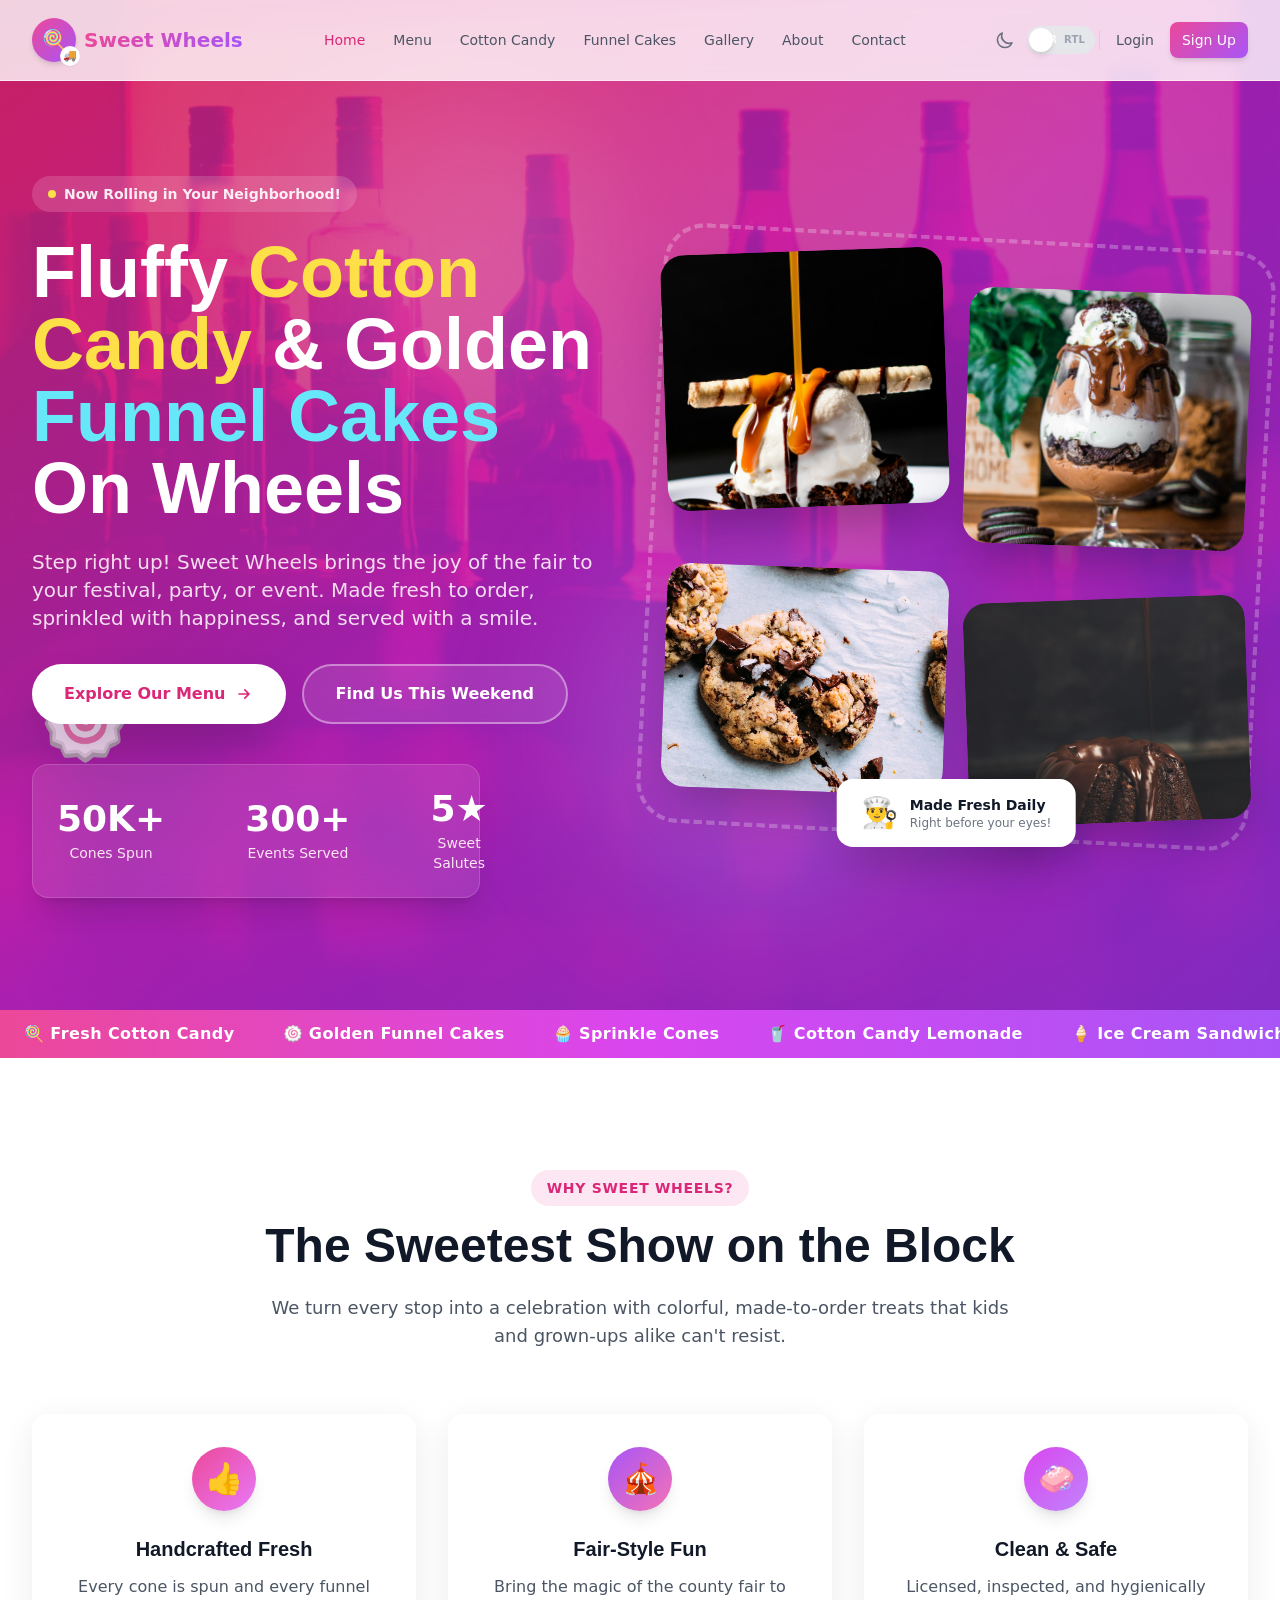
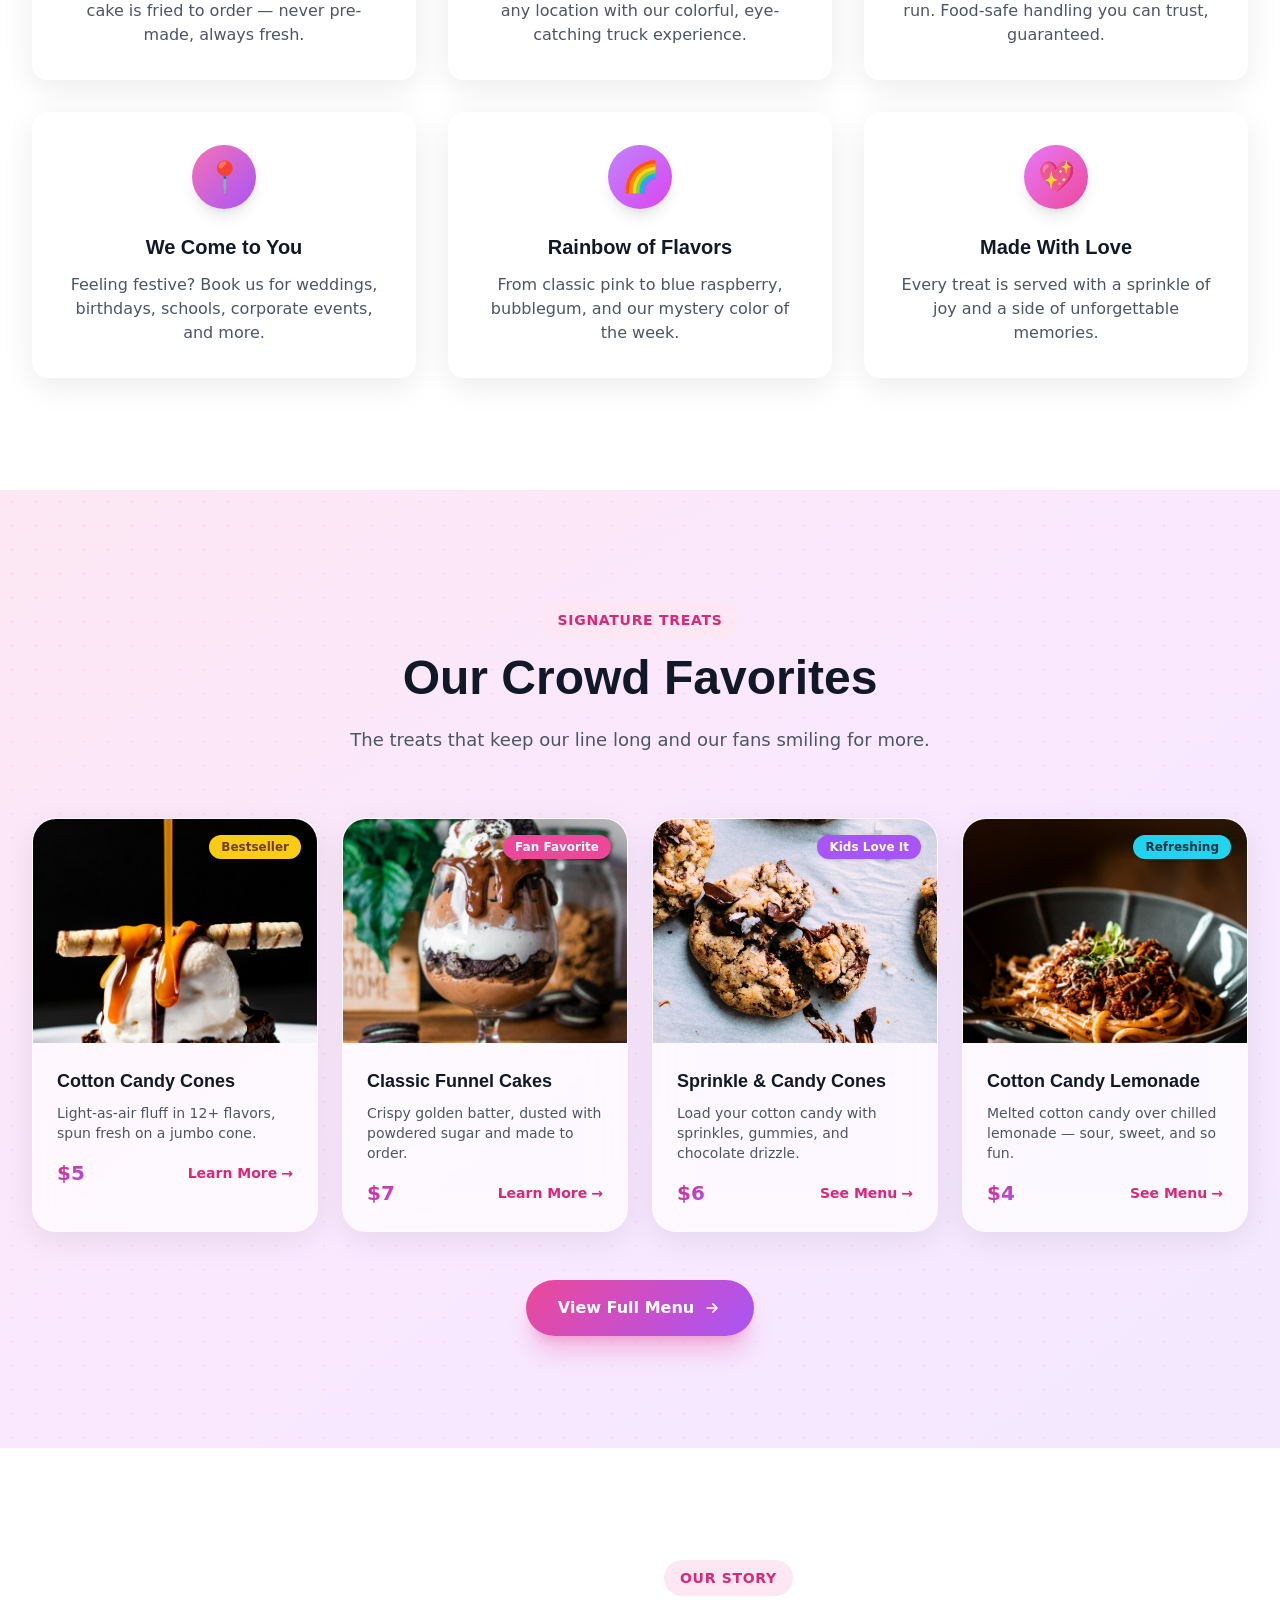
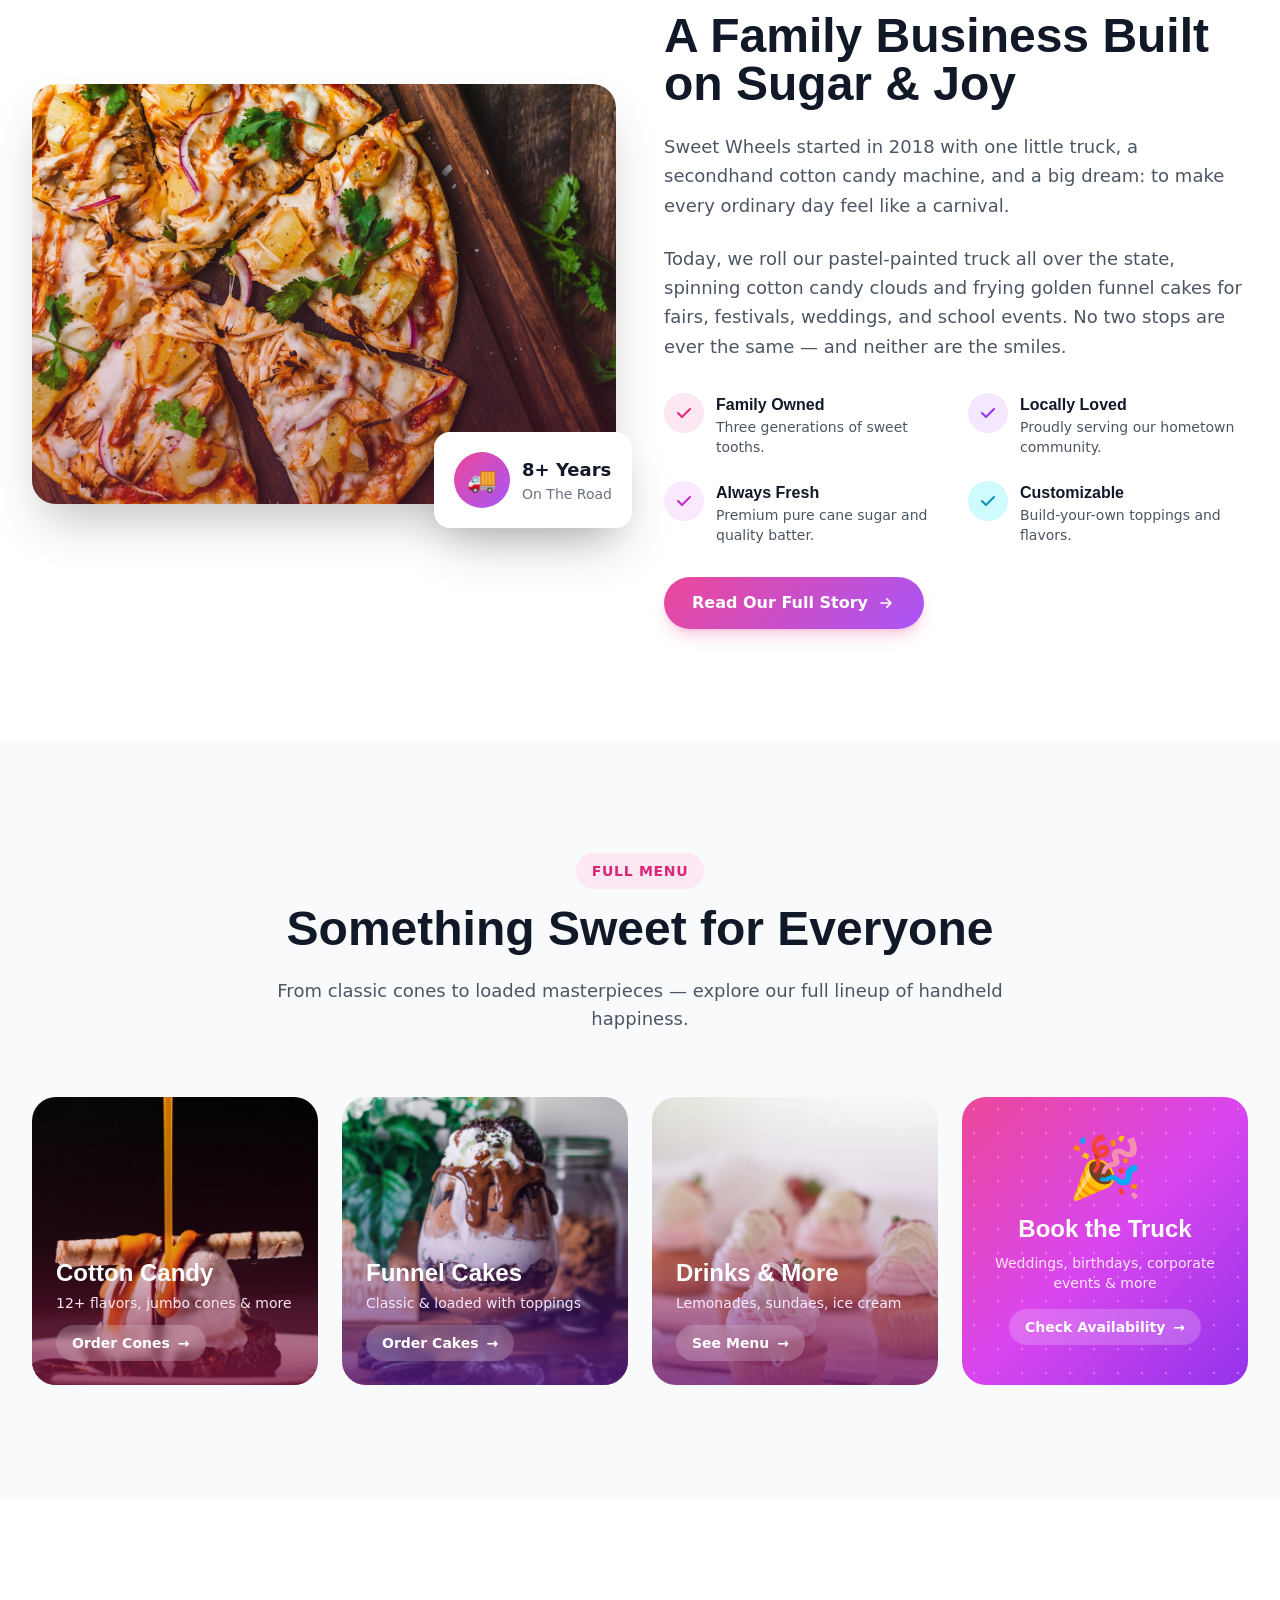
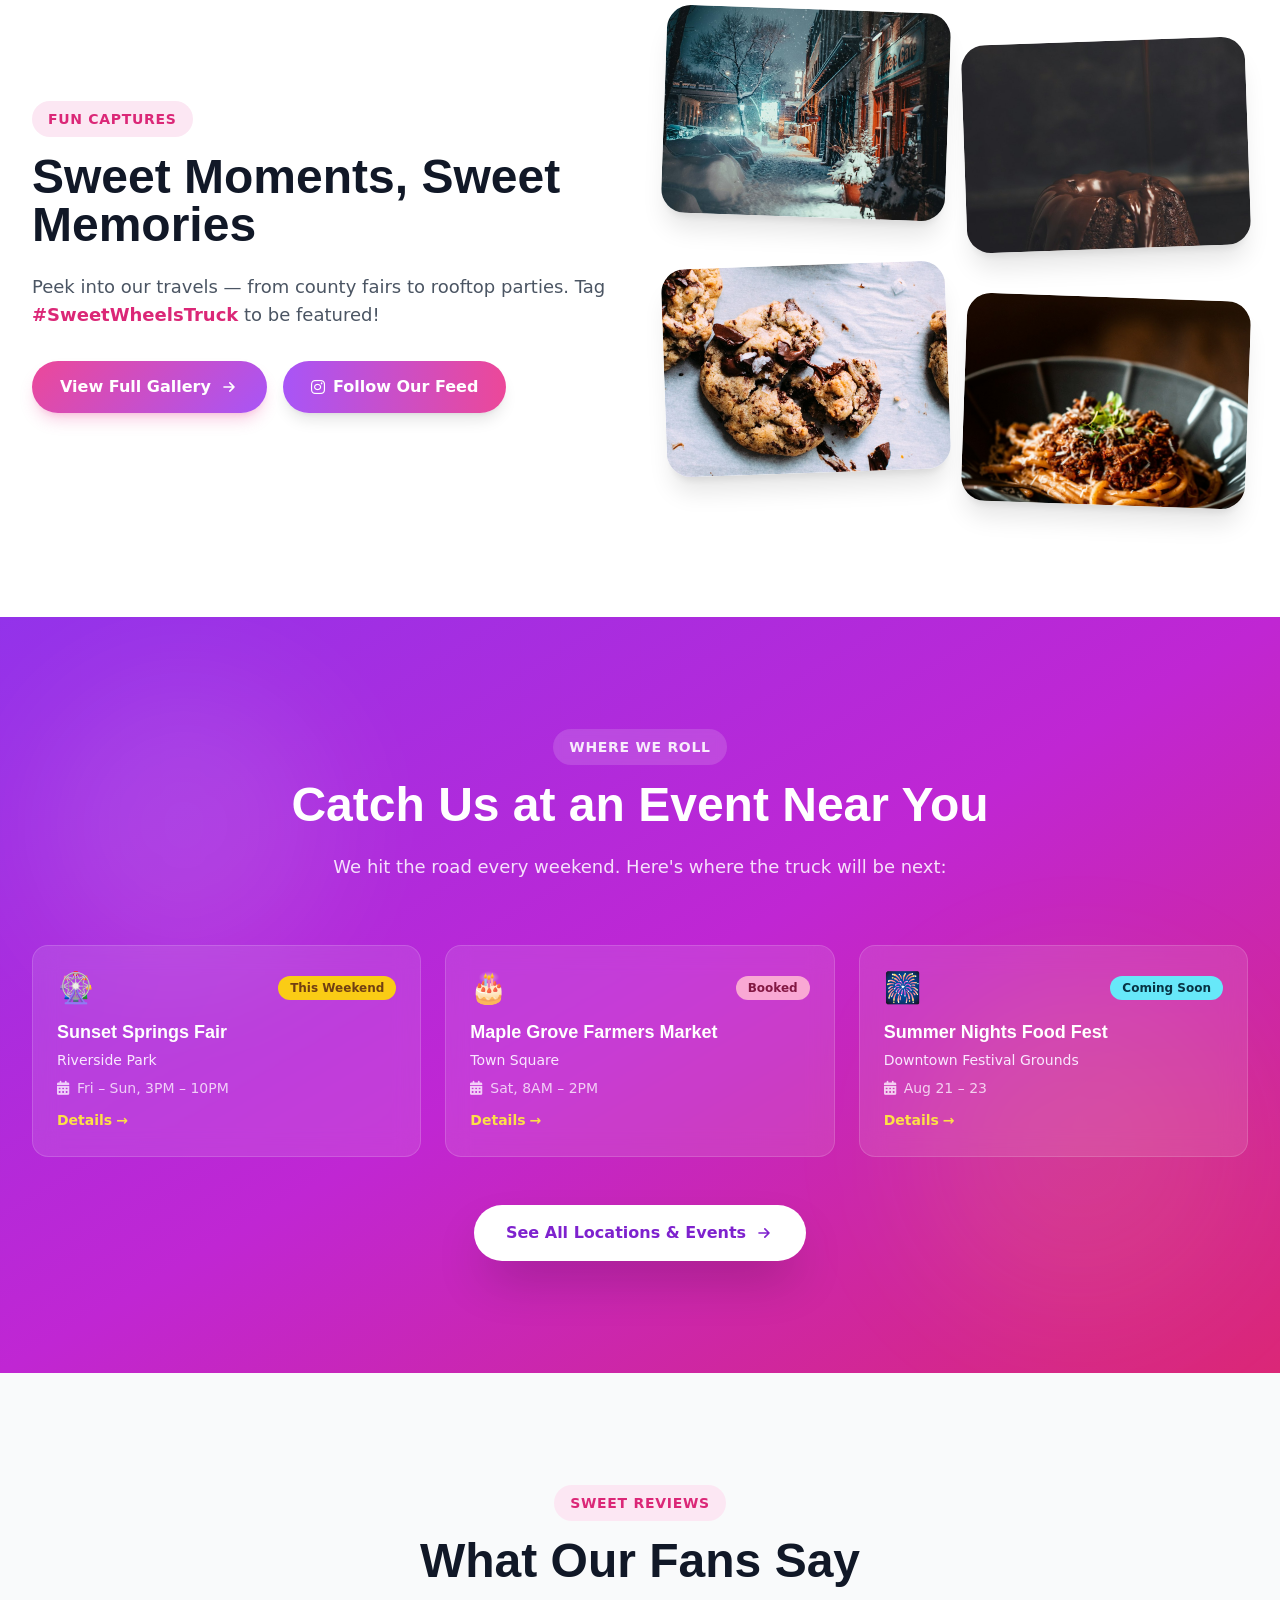
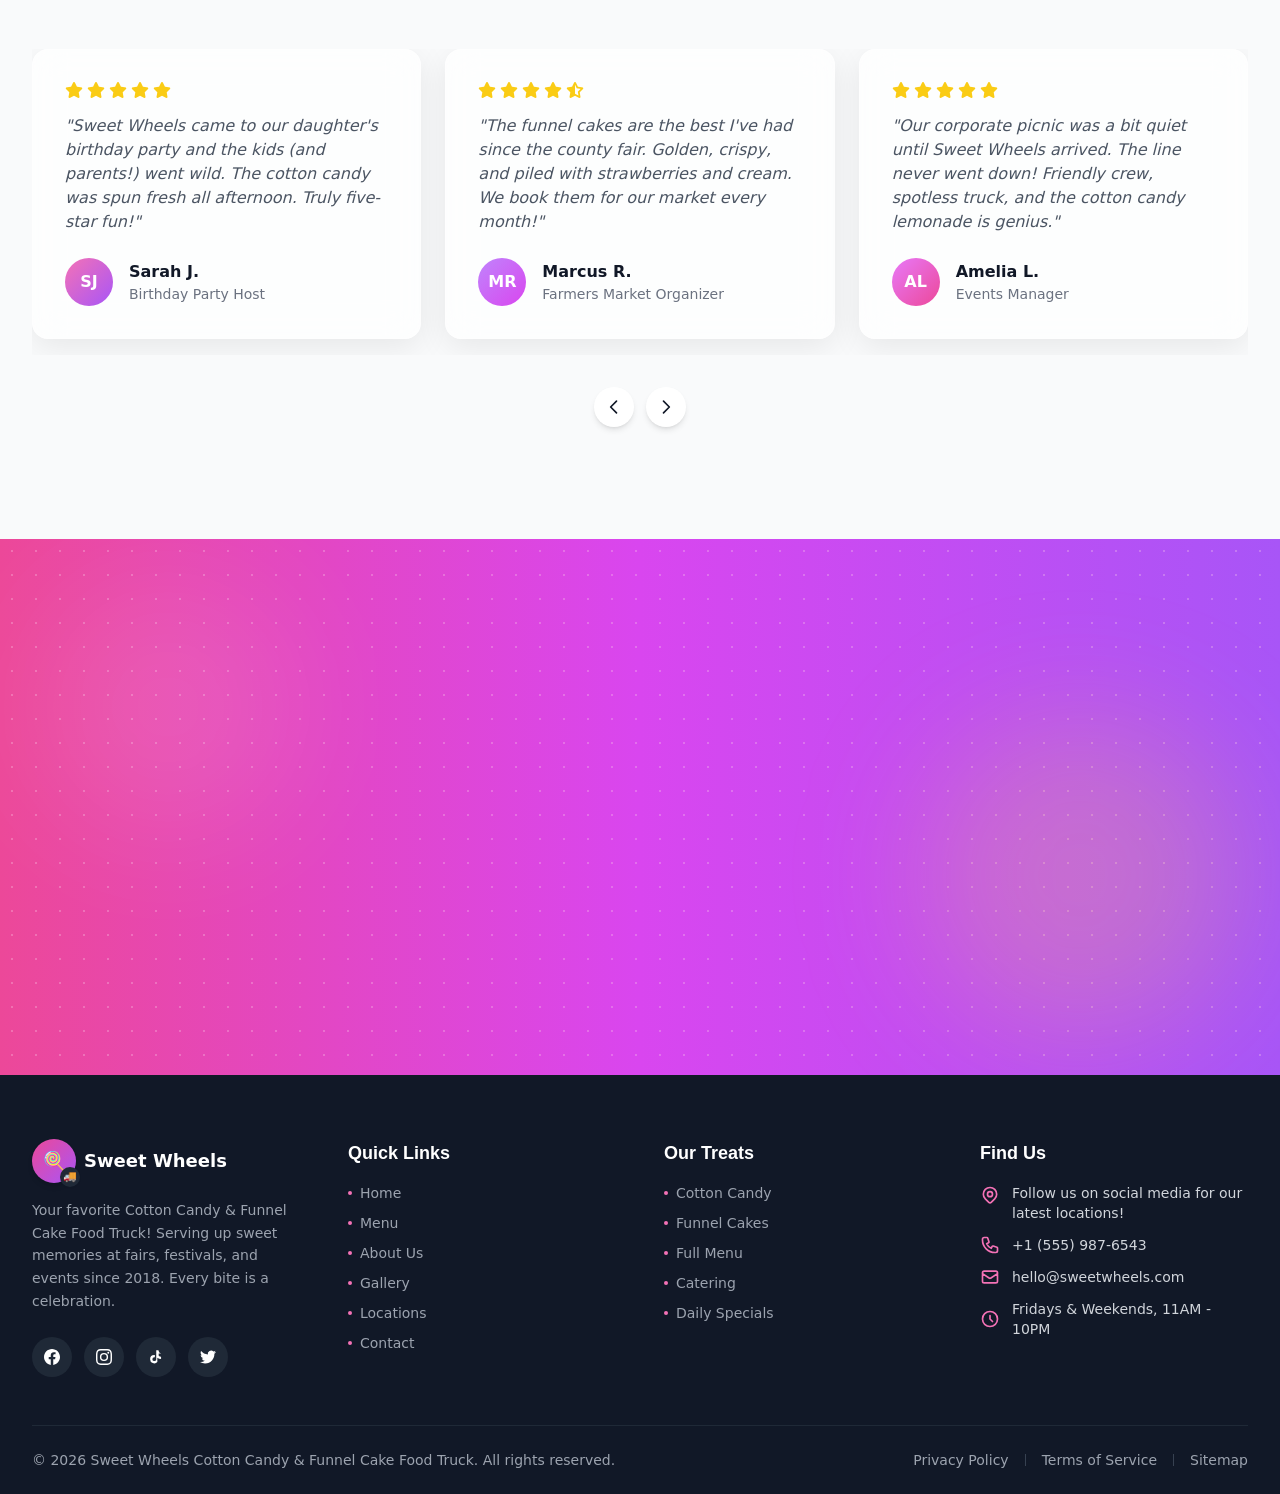
==== index.html @ d05bf1b0 "first commit" ====
﻿<!DOCTYPE html>
<html lang="en">
<head>
  <meta charset="UTF-8">
  <meta name="viewport" content="width=device-width, initial-scale=1.0">
  <title>Sweet Wheels | Cotton Candy &amp; Funnel Cake Food Truck</title>
  <link rel="icon" type="image/png" href="data:image/svg+xml,<svg xmlns=%22http://www.w3.org/2000/svg%22 viewBox=%220 0 100 100%22><text y=%22.9em%22 font-size=%2290%22>%F0%9F%8D%AD</text></svg>">
  <meta name="description" content="Sweet Wheels is a colorful Cotton Candy & Funnel Cake Food Truck bringing fair-favorite treats to festivals, events, and celebrations. Fresh cotton candy, golden funnel cakes, and sweet memories on wheels.">
  <meta name="keywords" content="cotton candy food truck, funnel cake food truck, dessert truck, carnival food, fair food, catering, events">
  <link rel="canonical" href="https://sweetwheels.com/">
  <script>
    if (localStorage.getItem('darkMode') === 'true') {
      document.documentElement.classList.add('dark');
    }
  </script>
  <script src="tailwindcss.js"></script>
  <script>
    tailwind.config = { darkMode: 'class' };
  </script>
  <link rel="stylesheet" href="assets/fontawesome/css/all.min.css">
  <link href="https://unpkg.com/aos@2.3.1/dist/aos.css" rel="stylesheet">
  <link rel="stylesheet" href="css/styles.css">
  <link rel="stylesheet" href="assets/css/google-fonts.css">
</head>
<body class="bg-pink-50 dark:bg-gray-900 text-gray-900 dark:text-gray-100 font-sans">

  <div id="navbar"></div>

  <!-- Hero Banner -->
  <section class="relative min-h-screen flex items-center overflow-hidden pt-16 bg-gradient-to-br from-pink-600 via-fuchsia-600 to-purple-600 dark:from-purple-950 dark:via-fuchsia-950 dark:to-pink-950">
    <div class="absolute inset-0 bg-grid opacity-10"></div>
    <div class="absolute inset-0" style="background-image:url('assets/images/carnival.jpg'); background-size:cover; background-position:center; opacity:0.18;"></div>

    <div class="absolute top-24 left-1/4 rtl:right-1/4 rtl:left-auto w-72 h-72 bg-pink-300/20 rounded-full blur-3xl candy-float"></div>
    <div class="absolute bottom-24 right-1/4 rtl:left-1/4 rtl:right-auto w-96 h-96 bg-purple-300/20 rounded-full blur-3xl candy-float" style="animation-delay:2s;"></div>
    <div class="absolute top-1/3 right-10 text-6xl md:text-7xl candy-float opacity-80" aria-hidden="true">🍭</div>
    <div class="absolute bottom-1/4 left-10 text-6xl md:text-7xl candy-float opacity-80" style="animation-delay:1.5s;" aria-hidden="true">🍥</div>
    <div class="absolute top-1/4 right-1/3 text-5xl candy-float opacity-70" style="animation-delay:3s;" aria-hidden="true">✨</div>

    <div class="relative max-w-7xl mx-auto px-4 sm:px-6 lg:px-8 py-20 md:py-28 w-full">
      <div class="grid lg:grid-cols-2 gap-12 items-center">
        <div class="text-center lg:text-left" data-aos="fade-up" data-aos-duration="1000">
          <span class="inline-flex items-center gap-2 px-4 py-2 bg-white/15 backdrop-blur-sm rounded-full text-white/90 text-sm font-semibold mb-6">
            <span class="w-2 h-2 bg-yellow-300 rounded-full pulse-slow" aria-hidden="true"></span>
            Now Rolling in Your Neighborhood!
          </span>
          <h1 class="text-4xl sm:text-5xl md:text-6xl lg:text-7xl font-bold text-white leading-tight mb-6">
            Fluffy <span class="text-yellow-300">Cotton Candy</span> &amp; Golden <span class="text-cyan-300">Funnel Cakes</span> On Wheels
          </h1>
          <p class="text-lg sm:text-xl text-pink-50/90 mb-8 max-w-xl mx-auto lg:mx-0 leading-relaxed">
            Step right up! Sweet Wheels brings the joy of the fair to your festival, party, or event. Made fresh to order, sprinkled with happiness, and served with a smile.
          </p>
          <div class="flex flex-wrap gap-4 justify-center lg:justify-start mb-10">
            <a href="menu.html" class="inline-flex items-center px-8 py-4 bg-white text-pink-600 font-bold rounded-full shadow-2xl hover:-translate-y-1 hover:shadow-pink-900/30 transition-all duration-300">
              Explore Our Menu
              <svg class="w-5 h-5 ml-2 rtl:mr-2 rtl:ml-0" fill="none" stroke="currentColor" viewBox="0 0 24 24"><path stroke-linecap="round" stroke-linejoin="round" stroke-width="2" d="M13 7l5 5m0 0l-5 5m5-5H6"/></svg>
            </a>
            <a href="locations.html" class="inline-flex items-center px-8 py-4 bg-white/10 backdrop-blur-md text-white border-2 border-white/40 font-semibold rounded-full hover:bg-white/20 transition-all duration-300">
              Find Us This Weekend
            </a>
          </div>
          <div class="flex items-center justify-center lg:justify-start gap-6 sm:gap-10 p-5 sm:p-6 border border-white/15 bg-white/10 backdrop-blur-md rounded-2xl max-w-md mx-auto lg:mx-0 shadow-xl" data-aos="fade-up" data-aos-duration="1000" data-aos-delay="200">
            <div class="text-center">
              <div class="text-3xl sm:text-4xl font-bold text-white">50K+</div>
              <div class="text-xs sm:text-sm text-pink-100 mt-1">Cones Spun</div>
            </div>
            <div class="w-px h-10 bg-white/15"></div>
            <div class="text-center">
              <div class="text-3xl sm:text-4xl font-bold text-white">300+</div>
              <div class="text-xs sm:text-sm text-pink-100 mt-1">Events Served</div>
            </div>
            <div class="w-px h-10 bg-white/15"></div>
            <div class="text-center">
              <div class="text-3xl sm:text-4xl font-bold text-white">5★</div>
              <div class="text-xs sm:text-sm text-pink-100 mt-1">Sweet Salutes</div>
            </div>
          </div>
        </div>

        <div class="relative hidden lg:block" data-aos="fade-left" data-aos-duration="1000">
          <div class="relative">
            <div class="absolute inset-0 border-4 border-dashed border-white/25 rounded-[2.5rem] transform rotate-3 scale-105"></div>
            <div class="relative grid grid-cols-2 gap-5">
              <div class="rounded-3xl overflow-hidden shadow-2xl h-64 transform -rotate-2 hover:rotate-0 transition-transform duration-500">
                <img src="assets/images/cotton-candy.jpg" alt="Fresh pink cotton candy on a cone" class="w-full h-full object-cover">
              </div>
              <div class="rounded-3xl overflow-hidden shadow-2xl h-64 mt-10 transform rotate-2 hover:rotate-0 transition-transform duration-500">
                <img src="assets/images/funnel-cake.jpg" alt="Golden funnel cake dusted with powdered sugar" class="w-full h-full object-cover">
              </div>
              <div class="rounded-3xl overflow-hidden shadow-2xl h-56 transform rotate-2 hover:rotate-0 transition-transform duration-500">
                <img src="assets/images/candy-cone.jpg" alt="Colorful candy filled cone" class="w-full h-full object-cover">
              </div>
              <div class="rounded-3xl overflow-hidden shadow-2xl h-56 mt-8 transform -rotate-2 hover:rotate-0 transition-transform duration-500">
                <img src="assets/images/dessert2.jpg" alt="Sweet dessert cup with toppings" class="w-full h-full object-cover">
              </div>
            </div>
            <div class="absolute -bottom-6 left-1/2 -translate-x-1/2 bg-white dark:bg-gray-800 rounded-2xl px-6 py-4 shadow-2xl flex items-center gap-3 whitespace-nowrap">
              <span class="text-3xl" aria-hidden="true">👨‍🍳</span>
              <div>
                <div class="text-sm font-bold text-gray-900 dark:text-white">Made Fresh Daily</div>
                <div class="text-xs text-gray-500 dark:text-gray-400">Right before your eyes!</div>
              </div>
            </div>
          </div>
        </div>
      </div>
    </div>
  </section>

  <!-- Ticker -->
  <div class="bg-gradient-to-r from-pink-500 via-fuchsia-500 to-purple-500 py-3 overflow-hidden" aria-hidden="true">
    <div class="flex whitespace-nowrap text-white font-bold text-sm sm:text-base tracking-wide animate-marquee">
      <span class="mx-6">🍭 Fresh Cotton Candy</span><span class="mx-6">🍥 Golden Funnel Cakes</span><span class="mx-6">🧁 Sprinkle Cones</span><span class="mx-6">🥤 Cotton Candy Lemonade</span><span class="mx-6">🍦 Ice Cream Sandwiches</span><span class="mx-6">🎉 Catering For All Events</span><span class="mx-6">🍭 Fresh Cotton Candy</span><span class="mx-6">🍥 Golden Funnel Cakes</span><span class="mx-6">🧁 Sprinkle Cones</span><span class="mx-6">🥤 Cotton Candy Lemonade</span><span class="mx-6">🍦 Ice Cream Sandwiches</span><span class="mx-6">🎉 Catering For All Events</span>
    </div>
  </div>

  <!-- Why Choose Us -->
  <section class="py-20 lg:py-28 bg-white dark:bg-gray-800/50">
    <div class="max-w-7xl mx-auto px-4 sm:px-6 lg:px-8">
      <div class="text-center max-w-3xl mx-auto mb-16" data-aos="fade-up">
        <span class="inline-block px-4 py-2 bg-pink-100 dark:bg-pink-900/40 text-pink-600 dark:text-pink-300 rounded-full text-sm font-bold uppercase tracking-wider mb-4">Why Sweet Wheels?</span>
        <h2 class="text-3xl sm:text-4xl lg:text-5xl font-bold text-gray-900 dark:text-white mb-6">The Sweetest Show on the Block</h2>
        <p class="text-gray-600 dark:text-gray-400 text-lg">We turn every stop into a celebration with colorful, made-to-order treats that kids and grown-ups alike can't resist.</p>
      </div>
      <div class="grid sm:grid-cols-2 lg:grid-cols-3 gap-8">
        <div class="glass-card rounded-2xl p-8 text-center card-hover" data-aos="fade-up" data-aos-delay="100">
          <div class="w-16 h-16 bg-gradient-to-br from-pink-500 to-fuchsia-400 rounded-full flex items-center justify-center mx-auto mb-6 shadow-lg">
            <span class="text-3xl" aria-hidden="true">👍</span>
          </div>
          <h3 class="text-xl font-bold text-gray-900 dark:text-white mb-3">Handcrafted Fresh</h3>
          <p class="text-gray-600 dark:text-gray-400">Every cone is spun and every funnel cake is fried to order — never pre-made, always fresh.</p>
        </div>
        <div class="glass-card rounded-2xl p-8 text-center card-hover" data-aos="fade-up" data-aos-delay="200">
          <div class="w-16 h-16 bg-gradient-to-br from-purple-500 to-pink-400 rounded-full flex items-center justify-center mx-auto mb-6 shadow-lg">
            <span class="text-3xl" aria-hidden="true">🎪</span>
          </div>
          <h3 class="text-xl font-bold text-gray-900 dark:text-white mb-3">Fair-Style Fun</h3>
          <p class="text-gray-600 dark:text-gray-400">Bring the magic of the county fair to any location with our colorful, eye-catching truck experience.</p>
        </div>
        <div class="glass-card rounded-2xl p-8 text-center card-hover" data-aos="fade-up" data-aos-delay="300">
          <div class="w-16 h-16 bg-gradient-to-br from-fuchsia-500 to-purple-400 rounded-full flex items-center justify-center mx-auto mb-6 shadow-lg">
            <span class="text-3xl" aria-hidden="true">🧼</span>
          </div>
          <h3 class="text-xl font-bold text-gray-900 dark:text-white mb-3">Clean &amp; Safe</h3>
          <p class="text-gray-600 dark:text-gray-400">Licensed, inspected, and hygienically run. Food-safe handling you can trust, guaranteed.</p>
        </div>
        <div class="glass-card rounded-2xl p-8 text-center card-hover" data-aos="fade-up" data-aos-delay="400">
          <div class="w-16 h-16 bg-gradient-to-br from-pink-400 to-purple-500 rounded-full flex items-center justify-center mx-auto mb-6 shadow-lg">
            <span class="text-3xl" aria-hidden="true">📍</span>
          </div>
          <h3 class="text-xl font-bold text-gray-900 dark:text-white mb-3">We Come to You</h3>
          <p class="text-gray-600 dark:text-gray-400">Feeling festive? Book us for weddings, birthdays, schools, corporate events, and more.</p>
        </div>
        <div class="glass-card rounded-2xl p-8 text-center card-hover" data-aos="fade-up" data-aos-delay="500">
          <div class="w-16 h-16 bg-gradient-to-br from-purple-400 to-fuchsia-500 rounded-full flex items-center justify-center mx-auto mb-6 shadow-lg">
            <span class="text-3xl" aria-hidden="true">🌈</span>
          </div>
          <h3 class="text-xl font-bold text-gray-900 dark:text-white mb-3">Rainbow of Flavors</h3>
          <p class="text-gray-600 dark:text-gray-400">From classic pink to blue raspberry, bubblegum, and our mystery color of the week.</p>
        </div>
        <div class="glass-card rounded-2xl p-8 text-center card-hover" data-aos="fade-up" data-aos-delay="600">
          <div class="w-16 h-16 bg-gradient-to-br from-fuchsia-400 to-pink-500 rounded-full flex items-center justify-center mx-auto mb-6 shadow-lg">
            <span class="text-3xl" aria-hidden="true">💖</span>
          </div>
          <h3 class="text-xl font-bold text-gray-900 dark:text-white mb-3">Made With Love</h3>
          <p class="text-gray-600 dark:text-gray-400">Every treat is served with a sprinkle of joy and a side of unforgettable memories.</p>
        </div>
      </div>
    </div>
  </section>

  <!-- Signature Treats -->
  <section class="py-20 lg:py-28 relative overflow-hidden bg-gradient-to-br from-pink-100 via-fuchsia-100 to-purple-100 dark:from-pink-950/30 dark:via-purple-950/30 dark:to-fuchsia-950/30">
    <div class="absolute inset-0 bg-dots opacity-60"></div>
    <div class="relative max-w-7xl mx-auto px-4 sm:px-6 lg:px-8">
      <div class="text-center max-w-3xl mx-auto mb-16" data-aos="fade-up">
        <span class="inline-block px-4 py-2 bg-pink-100 dark:bg-pink-900/40 text-pink-600 dark:text-pink-300 rounded-full text-sm font-bold uppercase tracking-wider mb-4">Signature Treats</span>
        <h2 class="text-3xl sm:text-4xl lg:text-5xl font-bold text-gray-900 dark:text-white mb-6">Our Crowd Favorites</h2>
        <p class="text-gray-600 dark:text-gray-400 text-lg">The treats that keep our line long and our fans smiling for more.</p>
      </div>

      <div class="grid sm:grid-cols-2 lg:grid-cols-4 gap-6">
        <div class="group glass-card rounded-3xl overflow-hidden card-hover menu-card-shine" data-aos="fade-up" data-aos-delay="100">
          <div class="h-56 overflow-hidden relative">
            <img src="assets/images/cotton-candy.jpg" alt="Cotton candy cone" class="w-full h-full object-cover group-hover:scale-110 transition-transform duration-500">
            <span class="absolute top-4 right-4 bg-yellow-400 text-yellow-900 text-xs font-bold px-3 py-1 rounded-full shadow">Bestseller</span>
          </div>
          <div class="p-6">
            <h3 class="text-lg font-bold text-gray-900 dark:text-white mb-2">Cotton Candy Cones</h3>
            <p class="text-sm text-gray-600 dark:text-gray-400 mb-4">Light-as-air fluff in 12+ flavors, spun fresh on a jumbo cone.</p>
            <div class="flex items-center justify-between">
              <span class="text-xl font-bold gradient-text">$5</span>
              <a href="cotton-candy.html" class="text-sm font-bold text-pink-600 dark:text-pink-400 hover:gap-2 inline-flex items-center gap-1 transition-all">Learn More <span>&rarr;</span></a>
            </div>
          </div>
        </div>

        <div class="group glass-card rounded-3xl overflow-hidden card-hover menu-card-shine" data-aos="fade-up" data-aos-delay="200">
          <div class="h-56 overflow-hidden relative">
            <img src="assets/images/funnel-cake.jpg" alt="Funnel cake with powdered sugar" class="w-full h-full object-cover group-hover:scale-110 transition-transform duration-500">
            <span class="absolute top-4 right-4 bg-pink-500 text-white text-xs font-bold px-3 py-1 rounded-full shadow">Fan Favorite</span>
          </div>
          <div class="p-6">
            <h3 class="text-lg font-bold text-gray-900 dark:text-white mb-2">Classic Funnel Cakes</h3>
            <p class="text-sm text-gray-600 dark:text-gray-400 mb-4">Crispy golden batter, dusted with powdered sugar and made to order.</p>
            <div class="flex items-center justify-between">
              <span class="text-xl font-bold gradient-text">$7</span>
              <a href="funnel-cakes.html" class="text-sm font-bold text-pink-600 dark:text-pink-400 hover:gap-2 inline-flex items-center gap-1 transition-all">Learn More <span>&rarr;</span></a>
            </div>
          </div>
        </div>

        <div class="group glass-card rounded-3xl overflow-hidden card-hover menu-card-shine" data-aos="fade-up" data-aos-delay="300">
          <div class="h-56 overflow-hidden relative">
            <img src="assets/images/candy-cone.jpg" alt="Candy cone" class="w-full h-full object-cover group-hover:scale-110 transition-transform duration-500">
            <span class="absolute top-4 right-4 bg-purple-500 text-white text-xs font-bold px-3 py-1 rounded-full shadow">Kids Love It</span>
          </div>
          <div class="p-6">
            <h3 class="text-lg font-bold text-gray-900 dark:text-white mb-2">Sprinkle &amp; Candy Cones</h3>
            <p class="text-sm text-gray-600 dark:text-gray-400 mb-4">Load your cotton candy with sprinkles, gummies, and chocolate drizzle.</p>
            <div class="flex items-center justify-between">
              <span class="text-xl font-bold gradient-text">$6</span>
              <a href="menu.html" class="text-sm font-bold text-pink-600 dark:text-pink-400 hover:gap-2 inline-flex items-center gap-1 transition-all">See Menu <span>&rarr;</span></a>
            </div>
          </div>
        </div>

        <div class="group glass-card rounded-3xl overflow-hidden card-hover menu-card-shine" data-aos="fade-up" data-aos-delay="400">
          <div class="h-56 overflow-hidden relative">
            <img src="assets/images/waffle2.jpg" alt="Sweet ice cream dessert" class="w-full h-full object-cover group-hover:scale-110 transition-transform duration-500">
            <span class="absolute top-4 right-4 bg-cyan-400 text-cyan-950 text-xs font-bold px-3 py-1 rounded-full shadow">Refreshing</span>
          </div>
          <div class="p-6">
            <h3 class="text-lg font-bold text-gray-900 dark:text-white mb-2">Cotton Candy Lemonade</h3>
            <p class="text-sm text-gray-600 dark:text-gray-400 mb-4">Melted cotton candy over chilled lemonade — sour, sweet, and so fun.</p>
            <div class="flex items-center justify-between">
              <span class="text-xl font-bold gradient-text">$4</span>
              <a href="menu.html" class="text-sm font-bold text-pink-600 dark:text-pink-400 hover:gap-2 inline-flex items-center gap-1 transition-all">See Menu <span>&rarr;</span></a>
            </div>
          </div>
        </div>
      </div>

      <div class="text-center mt-12" data-aos="fade-up">
        <a href="menu.html" class="inline-flex items-center px-8 py-4 btn-primary text-white font-bold rounded-full shadow-xl shadow-pink-500/30 hover:-translate-y-1 transition-all duration-300">
          View Full Menu
          <svg class="w-5 h-5 ml-2 rtl:mr-2 rtl:ml-0" fill="none" stroke="currentColor" viewBox="0 0 24 24"><path stroke-linecap="round" stroke-linejoin="round" stroke-width="2" d="M13 7l5 5m0 0l-5 5m5-5H6"/></svg>
        </a>
      </div>
    </div>
  </section>

  <!-- About the Truck -->
  <section class="py-20 lg:py-28 bg-white dark:bg-gray-800/50">
    <div class="max-w-7xl mx-auto px-4 sm:px-6 lg:px-8">
      <div class="grid lg:grid-cols-2 gap-12 items-center">
        <div class="relative order-2 lg:order-1" data-aos="fade-right">
          <div class="relative w-full h-[420px] rounded-3xl overflow-hidden shadow-2xl">
            <img src="assets/images/hero-foodtruck.jpg" alt="Fresh treats being prepared at Sweet Wheels" class="w-full h-full object-cover">
            <div class="absolute inset-0 bg-gradient-to-t from-pink-900/30 to-transparent"></div>
          </div>
          <div class="absolute -bottom-6 -right-4 rtl:-left-4 rtl:right-auto bg-white dark:bg-gray-800 rounded-2xl p-5 shadow-2xl">
            <div class="flex items-center gap-3">
              <div class="w-14 h-14 bg-gradient-to-br from-pink-500 to-purple-500 rounded-full flex items-center justify-center">
                <span class="text-2xl" aria-hidden="true">🚚</span>
              </div>
              <div>
                <div class="text-lg font-bold text-gray-900 dark:text-white">8+ Years</div>
                <div class="text-sm text-gray-500 dark:text-gray-400">On The Road</div>
              </div>
            </div>
          </div>
        </div>
        <div class="order-1 lg:order-2" data-aos="fade-left">
          <span class="inline-block px-4 py-2 bg-pink-100 dark:bg-pink-900/40 text-pink-600 dark:text-pink-300 rounded-full text-sm font-bold uppercase tracking-wider mb-4">Our Story</span>
          <h2 class="text-3xl sm:text-4xl lg:text-5xl font-bold text-gray-900 dark:text-white mb-6">A Family Business Built on Sugar &amp; Joy</h2>
          <p class="text-gray-600 dark:text-gray-400 text-lg leading-relaxed mb-6">
            Sweet Wheels started in 2018 with one little truck, a secondhand cotton candy machine, and a big dream: to make every ordinary day feel like a carnival.
          </p>
          <p class="text-gray-600 dark:text-gray-400 text-lg leading-relaxed mb-8">
            Today, we roll our pastel-painted truck all over the state, spinning cotton candy clouds and frying golden funnel cakes for fairs, festivals, weddings, and school events. No two stops are ever the same — and neither are the smiles.
          </p>
          <div class="grid sm:grid-cols-2 gap-6 mb-8">
            <div class="flex items-start gap-3">
              <div class="w-10 h-10 bg-pink-100 dark:bg-pink-900/40 rounded-full flex items-center justify-center shrink-0 text-pink-600 dark:text-pink-300"><i class="fas fa-check"></i></div>
              <div><h4 class="font-bold text-gray-900 dark:text-white">Family Owned</h4><p class="text-sm text-gray-600 dark:text-gray-400">Three generations of sweet tooths.</p></div>
            </div>
            <div class="flex items-start gap-3">
              <div class="w-10 h-10 bg-purple-100 dark:bg-purple-900/40 rounded-full flex items-center justify-center shrink-0 text-purple-600 dark:text-purple-300"><i class="fas fa-check"></i></div>
              <div><h4 class="font-bold text-gray-900 dark:text-white">Locally Loved</h4><p class="text-sm text-gray-600 dark:text-gray-400">Proudly serving our hometown community.</p></div>
            </div>
            <div class="flex items-start gap-3">
              <div class="w-10 h-10 bg-fuchsia-100 dark:bg-fuchsia-900/40 rounded-full flex items-center justify-center shrink-0 text-fuchsia-600 dark:text-fuchsia-300"><i class="fas fa-check"></i></div>
              <div><h4 class="font-bold text-gray-900 dark:text-white">Always Fresh</h4><p class="text-sm text-gray-600 dark:text-gray-400">Premium pure cane sugar and quality batter.</p></div>
            </div>
            <div class="flex items-start gap-3">
              <div class="w-10 h-10 bg-cyan-100 dark:bg-cyan-900/40 rounded-full flex items-center justify-center shrink-0 text-cyan-600"><i class="fas fa-check"></i></div>
              <div><h4 class="font-bold text-gray-900 dark:text-white">Customizable</h4><p class="text-sm text-gray-600 dark:text-gray-400">Build-your-own toppings and flavors.</p></div>
            </div>
          </div>
          <a href="about.html" class="inline-flex items-center px-7 py-3.5 btn-primary text-white font-bold rounded-full shadow-lg shadow-pink-500/25 hover:-translate-y-1 transition-all duration-300">
            Read Our Full Story
            <svg class="w-5 h-5 ml-2 rtl:mr-2 rtl:ml-0" fill="none" stroke="currentColor" viewBox="0 0 24 24"><path stroke-linecap="round" stroke-linejoin="round" stroke-width="2" d="M13 7l5 5m0 0l-5 5m5-5H6"/></svg>
          </a>
        </div>
      </div>
    </div>
  </section>

  <!-- Come Served Us / Whole Menu Categories -->
  <section class="py-20 lg:py-28 bg-gray-50 dark:bg-gray-900">
    <div class="max-w-7xl mx-auto px-4 sm:px-6 lg:px-8">
      <div class="text-center max-w-3xl mx-auto mb-16" data-aos="fade-up">
        <span class="inline-block px-4 py-2 bg-pink-100 dark:bg-pink-900/40 text-pink-600 dark:text-pink-300 rounded-full text-sm font-bold uppercase tracking-wider mb-4">Full Menu</span>
        <h2 class="text-3xl sm:text-4xl lg:text-5xl font-bold text-gray-900 dark:text-white mb-6">Something Sweet for Everyone</h2>
        <p class="text-gray-600 dark:text-gray-400 text-lg">From classic cones to loaded masterpieces — explore our full lineup of handheld happiness.</p>
      </div>
      <div class="grid sm:grid-cols-2 lg:grid-cols-4 gap-6">
        <a href="cotton-candy.html" class="group relative rounded-3xl overflow-hidden h-72 card-hover" data-aos="fade-up" data-aos-delay="100">
          <img src="assets/images/cotton-candy.jpg" alt="Cotton candy" class="absolute inset-0 w-full h-full object-cover group-hover:scale-110 transition-transform duration-700">
          <div class="absolute inset-0 bg-gradient-to-t from-pink-900/80 via-pink-900/20 to-transparent"></div>
          <div class="absolute bottom-6 left-6 right-6 text-white">
            <h3 class="text-2xl font-bold mb-1">Cotton Candy</h3>
            <p class="text-sm text-pink-100 mb-3">12+ flavors, jumbo cones &amp; more</p>
            <span class="inline-flex items-center gap-2 text-sm font-bold bg-white/20 backdrop-blur-sm rounded-full px-4 py-2 hover:bg-white/30 transition-colors">Order Cones <span>&rarr;</span></span>
          </div>
        </a>
        <a href="funnel-cakes.html" class="group relative rounded-3xl overflow-hidden h-72 card-hover" data-aos="fade-up" data-aos-delay="200">
          <img src="assets/images/funnel-cake.jpg" alt="Funnel cakes" class="absolute inset-0 w-full h-full object-cover group-hover:scale-110 transition-transform duration-700">
          <div class="absolute inset-0 bg-gradient-to-t from-purple-900/80 via-purple-900/20 to-transparent"></div>
          <div class="absolute bottom-6 left-6 right-6 text-white">
            <h3 class="text-2xl font-bold mb-1">Funnel Cakes</h3>
            <p class="text-sm text-purple-100 mb-3">Classic &amp; loaded with toppings</p>
            <span class="inline-flex items-center gap-2 text-sm font-bold bg-white/20 backdrop-blur-sm rounded-full px-4 py-2 hover:bg-white/30 transition-colors">Order Cakes <span>&rarr;</span></span>
          </div>
        </a>
        <a href="menu.html" class="group relative rounded-3xl overflow-hidden h-72 card-hover" data-aos="fade-up" data-aos-delay="300">
          <img src="assets/images/dessert1.jpg" alt="Sweet drinks and desserts" class="absolute inset-0 w-full h-full object-cover group-hover:scale-110 transition-transform duration-700">
          <div class="absolute inset-0 bg-gradient-to-t from-fuchsia-900/80 via-fuchsia-900/20 to-transparent"></div>
          <div class="absolute bottom-6 left-6 right-6 text-white">
            <h3 class="text-2xl font-bold mb-1">Drinks &amp; More</h3>
            <p class="text-sm text-fuchsia-100 mb-3">Lemonades, sundaes, ice cream</p>
            <span class="inline-flex items-center gap-2 text-sm font-bold bg-white/20 backdrop-blur-sm rounded-full px-4 py-2 hover:bg-white/30 transition-colors">See Menu <span>&rarr;</span></span>
          </div>
        </a>
        <a href="contact.html" class="group relative rounded-3xl overflow-hidden h-72 card-hover" data-aos="fade-up" data-aos-delay="400">
          <div class="absolute inset-0 bg-gradient-to-br from-pink-500 via-fuchsia-500 to-purple-600"></div>
          <div class="absolute inset-0 bg-dots opacity-40"></div>
          <div class="relative h-full flex flex-col items-center justify-center text-white p-6 text-center">
            <span class="text-6xl mb-4 candy-float" aria-hidden="true">🎉</span>
            <h3 class="text-2xl font-bold mb-2">Book the Truck</h3>
            <p class="text-sm text-pink-100 mb-4">Weddings, birthdays, corporate events &amp; more</p>
            <span class="inline-flex items-center gap-2 text-sm font-bold bg-white/20 backdrop-blur-sm rounded-full px-4 py-2 hover:bg-white/30 transition-colors">Check Availability <span>&rarr;</span></span>
          </div>
        </a>
      </div>
    </div>
  </section>

  <!-- Gallery Preview -->
  <section class="py-20 lg:py-28 bg-white dark:bg-gray-800/50">
    <div class="max-w-7xl mx-auto px-4 sm:px-6 lg:px-8">
      <div class="lg:grid lg:grid-cols-2 lg:gap-12 items-center">
        <div data-aos="fade-right">
          <span class="inline-block px-4 py-2 bg-pink-100 dark:bg-pink-900/40 text-pink-600 dark:text-pink-300 rounded-full text-sm font-bold uppercase tracking-wider mb-4">Fun Captures</span>
          <h2 class="text-3xl sm:text-4xl lg:text-5xl font-bold text-gray-900 dark:text-white mb-6">Sweet Moments, Sweet Memories</h2>
          <p class="text-gray-600 dark:text-gray-400 text-lg mb-8">Peek into our travels — from county fairs to rooftop parties. Tag <span class="font-bold text-pink-600">#SweetWheelsTruck</span> to be featured!</p>
          <div class="flex flex-wrap gap-4">
            <a href="gallery.html" class="inline-flex items-center px-7 py-3.5 btn-primary text-white font-bold rounded-full shadow-lg shadow-pink-500/25 hover:-translate-y-1 transition-all duration-300">
              View Full Gallery
              <svg class="w-5 h-5 ml-2 rtl:mr-2 rtl:ml-0" fill="none" stroke="currentColor" viewBox="0 0 24 24"><path stroke-linecap="round" stroke-linejoin="round" stroke-width="2" d="M13 7l5 5m0 0l-5 5m5-5H6"/></svg>
            </a>
            <a href="https://instagram.com" target="_blank" rel="noopener noreferrer" class="inline-flex items-center px-7 py-3.5 bg-gradient-to-r from-purple-500 to-pink-500 text-white font-bold rounded-full shadow-lg hover:-translate-y-1 transition-all duration-300">
              <i class="fab fa-instagram mr-2 rtl:ml-2 rtl:mr-0"></i> Follow Our Feed
            </a>
          </div>
        </div>
        <div class="grid grid-cols-2 gap-4 mt-10 lg:mt-0" data-aos="fade-left">
          <div class="rounded-3xl overflow-hidden shadow-xl h-52 rotate-2 hover:rotate-0 transition-transform duration-500">
            <img src="assets/images/dessert3.jpg" alt="Colorful dessert" class="w-full h-full object-cover">
          </div>
          <div class="rounded-3xl overflow-hidden shadow-xl h-52 mt-8 -rotate-2 hover:rotate-0 transition-transform duration-500">
            <img src="assets/images/dessert2.jpg" alt="Sweet dessert cup" class="w-full h-full object-cover">
          </div>
          <div class="rounded-3xl overflow-hidden shadow-xl h-52 -rotate-2 hover:rotate-0 transition-transform duration-500">
            <img src="assets/images/candy-cone.jpg" alt="Candy cone" class="w-full h-full object-cover">
          </div>
          <div class="rounded-3xl overflow-hidden shadow-xl h-52 mt-8 rotate-2 hover:rotate-0 transition-transform duration-500">
            <img src="assets/images/waffle2.jpg" alt="Sweet waffle dessert" class="w-full h-full object-cover">
          </div>
        </div>
      </div>
    </div>
  </section>

  <!-- Locations / Events -->
  <section class="py-20 lg:py-28 relative overflow-hidden bg-gradient-to-br from-purple-600 via-fuchsia-600 to-pink-600 dark:from-purple-950 dark:via-fuchsia-950 dark:to-pink-950">
    <div class="absolute inset-0 bg-grid opacity-10"></div>
    <div class="absolute top-16 left-10 w-72 h-72 bg-white/10 rounded-full blur-3xl"></div>
    <div class="absolute bottom-16 right-10 w-80 h-80 bg-yellow-300/10 rounded-full blur-3xl"></div>
    <div class="relative max-w-7xl mx-auto px-4 sm:px-6 lg:px-8">
      <div class="text-center max-w-3xl mx-auto mb-16" data-aos="fade-up">
        <span class="inline-block px-4 py-2 bg-white/15 backdrop-blur-sm rounded-full text-white/90 text-sm font-bold uppercase tracking-wider mb-4">Where We Roll</span>
        <h2 class="text-3xl sm:text-4xl lg:text-5xl font-bold text-white mb-6">Catch Us at an Event Near You</h2>
        <p class="text-lg text-fuchsia-50/90">We hit the road every weekend. Here's where the truck will be next:</p>
      </div>
      <div class="grid md:grid-cols-3 gap-6" data-aos="fade-up">
        <div class="bg-white/10 backdrop-blur-md border border-white/15 rounded-2xl p-6 card-hover">
          <div class="flex items-center justify-between mb-3">
            <span class="text-3xl" aria-hidden="true">🎡</span>
            <span class="px-3 py-1 bg-yellow-400 text-yellow-900 text-xs font-bold rounded-full">This Weekend</span>
          </div>
          <h3 class="text-lg font-bold text-white mb-1">Sunset Springs Fair</h3>
          <p class="text-sm text-fuchsia-100 mb-2">Riverside Park</p>
          <p class="text-sm text-fuchsia-50/80 mb-1"><i class="fas fa-calendar-alt mr-2 rtl:ml-2 rtl:mr-0"></i>Fri &ndash; Sun, 3PM &ndash; 10PM</p>
          <a href="locations.html" class="text-sm font-bold text-yellow-300 hover:text-yellow-200 mt-2 inline-flex items-center gap-1">Details <span>&rarr;</span></a>
        </div>
        <div class="bg-white/10 backdrop-blur-md border border-white/15 rounded-2xl p-6 card-hover">
          <div class="flex items-center justify-between mb-3">
            <span class="text-3xl" aria-hidden="true">🎂</span>
            <span class="px-3 py-1 bg-pink-300 text-pink-900 dark:bg-pink-800 dark:text-pink-200 text-xs font-bold rounded-full">Booked</span>
          </div>
          <h3 class="text-lg font-bold text-white mb-1">Maple Grove Farmers Market</h3>
          <p class="text-sm text-fuchsia-100 mb-2">Town Square</p>
          <p class="text-sm text-fuchsia-50/80 mb-1"><i class="fas fa-calendar-alt mr-2 rtl:ml-2 rtl:mr-0"></i>Sat, 8AM &ndash; 2PM</p>
          <a href="locations.html" class="text-sm font-bold text-yellow-300 hover:text-yellow-200 mt-2 inline-flex items-center gap-1">Details <span>&rarr;</span></a>
        </div>
        <div class="bg-white/10 backdrop-blur-md border border-white/15 rounded-2xl p-6 card-hover">
          <div class="flex items-center justify-between mb-3">
            <span class="text-3xl" aria-hidden="true">🎆</span>
            <span class="px-3 py-1 bg-cyan-300 text-cyan-950 text-xs font-bold rounded-full">Coming Soon</span>
          </div>
          <h3 class="text-lg font-bold text-white mb-1">Summer Nights Food Fest</h3>
          <p class="text-sm text-fuchsia-100 mb-2">Downtown Festival Grounds</p>
          <p class="text-sm text-fuchsia-50/80 mb-1"><i class="fas fa-calendar-alt mr-2 rtl:ml-2 rtl:mr-0"></i>Aug 21 &ndash; 23</p>
          <a href="locations.html" class="text-sm font-bold text-yellow-300 hover:text-yellow-200 mt-2 inline-flex items-center gap-1">Details <span>&rarr;</span></a>
        </div>
      </div>
      <div class="text-center mt-12" data-aos="fade-up">
        <a href="locations.html" class="inline-flex items-center px-8 py-4 bg-white text-purple-700 font-bold rounded-full shadow-2xl hover:-translate-y-1 transition-all duration-300">
          See All Locations &amp; Events
          <svg class="w-5 h-5 ml-2 rtl:mr-2 rtl:ml-0" fill="none" stroke="currentColor" viewBox="0 0 24 24"><path stroke-linecap="round" stroke-linejoin="round" stroke-width="2" d="M13 7l5 5m0 0l-5 5m5-5H6"/></svg>
        </a>
      </div>
    </div>
  </section>

  <!-- Testimonials -->
  <section class="py-20 lg:py-28 bg-gray-50 dark:bg-gray-900">
    <div class="max-w-7xl mx-auto px-4 sm:px-6 lg:px-8">
      <div class="text-center max-w-3xl mx-auto mb-16" data-aos="fade-up">
        <span class="inline-block px-4 py-2 bg-pink-100 dark:bg-pink-900/40 text-pink-600 dark:text-pink-300 rounded-full text-sm font-bold uppercase tracking-wider mb-4">Sweet Reviews</span>
        <h2 class="text-3xl sm:text-4xl lg:text-5xl font-bold text-gray-900 dark:text-white mb-6">What Our Fans Say</h2>
      </div>
      <div class="relative" data-aos="fade-up">
        <div class="testimonial-slider flex gap-6 overflow-x-auto pb-4 snap-x snap-mandatory" id="testimonialSlider">
          <div class="snap-start shrink-0 w-full sm:w-[calc(50%-12px)] lg:w-[calc(33.333%-16px)] glass-card rounded-2xl p-8">
            <div class="flex items-center gap-1 mb-4 text-yellow-400">
              <i class="fas fa-star"></i><i class="fas fa-star"></i><i class="fas fa-star"></i><i class="fas fa-star"></i><i class="fas fa-star"></i>
            </div>
            <p class="text-gray-600 dark:text-gray-400 mb-6 italic">"Sweet Wheels came to our daughter's birthday party and the kids (and parents!) went wild. The cotton candy was spun fresh all afternoon. Truly five-star fun!"</p>
            <div class="flex items-center gap-4">
              <div class="w-12 h-12 rounded-full bg-gradient-to-br from-pink-400 to-purple-500 flex items-center justify-center text-white font-bold">SJ</div>
              <div><div class="font-semibold text-gray-900 dark:text-white">Sarah J.</div><div class="text-sm text-gray-500 dark:text-gray-400">Birthday Party Host</div></div>
            </div>
          </div>
          <div class="snap-start shrink-0 w-full sm:w-[calc(50%-12px)] lg:w-[calc(33.333%-16px)] glass-card rounded-2xl p-8">
            <div class="flex items-center gap-1 mb-4 text-yellow-400">
              <i class="fas fa-star"></i><i class="fas fa-star"></i><i class="fas fa-star"></i><i class="fas fa-star"></i><i class="fas fa-star-half-alt"></i>
            </div>
            <p class="text-gray-600 dark:text-gray-400 mb-6 italic">"The funnel cakes are the best I've had since the county fair. Golden, crispy, and piled with strawberries and cream. We book them for our market every month!"</p>
            <div class="flex items-center gap-4">
              <div class="w-12 h-12 rounded-full bg-gradient-to-br from-purple-400 to-fuchsia-500 flex items-center justify-center text-white font-bold">MR</div>
              <div><div class="font-semibold text-gray-900 dark:text-white">Marcus R.</div><div class="text-sm text-gray-500 dark:text-gray-400">Farmers Market Organizer</div></div>
            </div>
          </div>
          <div class="snap-start shrink-0 w-full sm:w-[calc(50%-12px)] lg:w-[calc(33.333%-16px)] glass-card rounded-2xl p-8">
            <div class="flex items-center gap-1 mb-4 text-yellow-400">
              <i class="fas fa-star"></i><i class="fas fa-star"></i><i class="fas fa-star"></i><i class="fas fa-star"></i><i class="fas fa-star"></i>
            </div>
            <p class="text-gray-600 dark:text-gray-400 mb-6 italic">"Our corporate picnic was a bit quiet until Sweet Wheels arrived. The line never went down! Friendly crew, spotless truck, and the cotton candy lemonade is genius."</p>
            <div class="flex items-center gap-4">
              <div class="w-12 h-12 rounded-full bg-gradient-to-br from-fuchsia-400 to-pink-500 flex items-center justify-center text-white font-bold">AL</div>
              <div><div class="font-semibold text-gray-900 dark:text-white">Amelia L.</div><div class="text-sm text-gray-500 dark:text-gray-400">Events Manager</div></div>
            </div>
          </div>
        </div>
        <div class="flex justify-center gap-3 mt-8">
          <button class="w-10 h-10 rounded-full bg-white dark:bg-gray-800 shadow-md flex items-center justify-center hover:bg-pink-500 hover:text-white transition-all" onclick="scrollSlider(-400)" aria-label="Previous reviews">
            <svg class="w-5 h-5" fill="none" stroke="currentColor" viewBox="0 0 24 24"><path stroke-linecap="round" stroke-linejoin="round" stroke-width="2" d="M15 19l-7-7 7-7"/></svg>
          </button>
          <button class="w-10 h-10 rounded-full bg-white dark:bg-gray-800 shadow-md flex items-center justify-center hover:bg-pink-500 hover:text-white transition-all" onclick="scrollSlider(400)" aria-label="Next reviews">
            <svg class="w-5 h-5" fill="none" stroke="currentColor" viewBox="0 0 24 24"><path stroke-linecap="round" stroke-linejoin="round" stroke-width="2" d="M9 5l7 7-7 7"/></svg>
          </button>
        </div>
      </div>
    </div>
  </section>

  <!-- CTA -->
  <section class="py-20 lg:py-28 relative overflow-hidden">
    <div class="absolute inset-0 bg-gradient-to-r from-pink-500 via-fuchsia-500 to-purple-500"></div>
    <div class="absolute inset-0 bg-dots opacity-30"></div>
    <div class="absolute top-10 left-10 rtl:right-10 rtl:left-auto w-64 h-64 bg-white/10 rounded-full blur-3xl"></div>
    <div class="absolute bottom-10 right-10 rtl:left-10 rtl:right-auto w-80 h-80 bg-yellow-300/20 rounded-full blur-3xl"></div>
    <div class="relative max-w-4xl mx-auto px-4 sm:px-6 lg:px-8 text-center" data-aos="fade-up">
      <span class="text-6xl mb-6 block candy-float" aria-hidden="true">🍡</span>
      <h2 class="text-3xl sm:text-4xl lg:text-5xl font-bold text-white mb-6">Craving Something Sweet?</h2>
      <p class="text-xl text-pink-50/90 mb-10 max-w-2xl mx-auto">Book the truck for your next event or find us on the road this weekend. Sweet treats &mdash; coming to a location near you!</p>
      <div class="flex flex-wrap justify-center gap-4">
        <a href="contact.html" class="inline-flex items-center px-8 py-4 bg-white text-pink-600 font-bold rounded-full shadow-2xl hover:-translate-y-1 transition-all duration-300">
          Book Sweet Wheels
          <svg class="w-5 h-5 ml-2 rtl:mr-2 rtl:ml-0" fill="none" stroke="currentColor" viewBox="0 0 24 24"><path stroke-linecap="round" stroke-linejoin="round" stroke-width="2" d="M13 7l5 5m0 0l-5 5m5-5H6"/></svg>
        </a>
        <a href="tel:+15559876543" class="inline-flex items-center px-8 py-4 bg-white/20 backdrop-blur-sm text-white border-2 border-white/40 font-bold rounded-full hover:bg-white/30 transition-all duration-300">
          <i class="fas fa-phone-alt mr-2 rtl:ml-2 rtl:mr-0"></i> Call Us Now
        </a>
      </div>
    </div>
  </section>

  <div id="footer"></div>

  <script src="https://unpkg.com/aos@2.3.1/dist/aos.js"></script>
  <script>
    function scrollSlider(amount) {
      const slider = document.getElementById('testimonialSlider');
      const dir = document.documentElement.getAttribute('dir') || 'ltr';
      slider.scrollBy({ left: dir === 'rtl' ? -amount : amount, behavior: 'smooth' });
    }
    AOS.init();
  </script>
  <script src="js/darkmode.js" defer></script>
  <script src="js/navbar.js" defer></script>
  <script src="js/footer.js" defer></script>
  <script src="js/main.js" defer></script>
</body>
</html>
---- css/styles.css ----
﻿/* Cotton Candy & Funnel Cake Food Truck - Custom Styles */
:root {
  --brand-pink-50: #FDF2F8;
  --brand-pink-100: #FCE7F3;
  --brand-pink-200: #FBCFE8;
  --brand-pink-300: #F9A8D4;
  --brand-pink-400: #F472B6;
  --brand-pink-500: #EC4899;
  --brand-pink-600: #DB2777;
  --brand-pink-700: #BE185D;
  --brand-pink-800: #9D174D;
  --brand-pink-900: #831843;
  --brand-purple-50: #FAF5FF;
  --brand-purple-100: #F3E8FF;
  --brand-purple-200: #E9D5FF;
  --brand-purple-300: #D8B4FE;
  --brand-purple-400: #C084FC;
  --brand-purple-500: #A855F7;
  --brand-purple-600: #9333EA;
  --brand-purple-700: #7E22CE;
  --brand-purple-800: #6B21A8;
  --brand-purple-900: #581C87;
  --brand-cyan-400: #22D3EE;
  --brand-cyan-500: #06B6D4;
  --brand-yellow-400: #FACC15;
  --brand-yellow-500: #EAB308;
}

/* Base */
* {
  margin: 0;
  padding: 0;
  box-sizing: border-box;
}

html {
  scroll-behavior: smooth;
  scroll-padding-top: 80px;
  overflow-x: hidden;
  width: 100%;
}

body {
  font-family: 'Inter', sans-serif;
  overflow-x: hidden;
  width: 100%;
  transition: background-color 0.3s ease, color 0.3s ease;
}

h1, h2, h3, h4, h5, h6 {
  font-family: 'Plus Jakarta Sans', sans-serif;
}

/* Custom Scrollbar */
::-webkit-scrollbar {
  width: 8px;
}

::-webkit-scrollbar-track {
  background: #FDF2F8;
}

.dark ::-webkit-scrollbar-track {
  background: #1e293b;
}

::-webkit-scrollbar-thumb {
  background: linear-gradient(to bottom, var(--brand-pink-500), var(--brand-purple-400));
  border-radius: 4px;
}

::-webkit-scrollbar-thumb:hover {
  background: linear-gradient(to bottom, var(--brand-pink-600), var(--brand-purple-500));
}

/* Glassmorphism base */
.glass {
  background: rgba(255, 255, 255, 0.15);
  backdrop-filter: blur(12px);
  -webkit-backdrop-filter: blur(12px);
  border: 1px solid rgba(255, 255, 255, 0.2);
}

.dark .glass {
  background: rgba(15, 23, 42, 0.4);
  border: 1px solid rgba(255, 255, 255, 0.08);
}

/* Glass card */
.glass-card {
  background: rgba(255, 255, 255, 0.7);
  backdrop-filter: blur(16px);
  -webkit-backdrop-filter: blur(16px);
  border: 1px solid rgba(255, 255, 255, 0.3);
  box-shadow: 0 8px 32px rgba(0, 0, 0, 0.08);
}

.dark .glass-card {
  background: rgba(30, 41, 59, 0.6);
  border: 1px solid rgba(255, 255, 255, 0.06);
  box-shadow: 0 8px 32px rgba(0, 0, 0, 0.3);
}

/* Gradient text */
.gradient-text {
  background: linear-gradient(135deg, var(--brand-pink-600), var(--brand-purple-500));
  -webkit-background-clip: text;
  -webkit-text-fill-color: transparent;
  background-clip: text;
}

.dark .gradient-text {
  background: linear-gradient(135deg, var(--brand-pink-400), var(--brand-purple-400));
  -webkit-background-clip: text;
  -webkit-text-fill-color: transparent;
  background-clip: text;
}

/* Gradient backgrounds */
.gradient-primary {
  background: linear-gradient(135deg, var(--brand-pink-500), var(--brand-purple-500));
}

.gradient-primary-dark {
  background: linear-gradient(135deg, var(--brand-pink-700), var(--brand-purple-600));
}

/* Hero overlay */
.hero-overlay {
  background: linear-gradient(135deg, rgba(236, 72, 153, 0.9), rgba(168, 85, 247, 0.85));
}

.dark .hero-overlay {
  background: linear-gradient(135deg, rgba(219, 39, 119, 0.92), rgba(126, 34, 206, 0.88));
}

/* Card hover effects */
.card-hover {
  transition: all 0.3s ease;
}

.card-hover:hover {
  transform: translateY(-4px);
  box-shadow: 0 20px 40px rgba(236, 72, 153, 0.15);
}

.dark .card-hover:hover {
  box-shadow: 0 20px 40px rgba(0, 0, 0, 0.4);
}

/* Button animations */
.btn-primary {
  background: linear-gradient(135deg, var(--brand-pink-500), var(--brand-purple-500));
  transition: all 0.3s ease;
  position: relative;
  overflow: hidden;
}

.btn-primary::before {
  content: '';
  position: absolute;
  top: 0;
  left: -100%;
  width: 100%;
  height: 100%;
  background: linear-gradient(90deg, transparent, rgba(255,255,255,0.2), transparent);
  transition: left 0.5s ease;
}

.btn-primary:hover::before {
  left: 100%;
}

.btn-primary:hover {
  transform: translateY(-2px);
  box-shadow: 0 10px 30px rgba(236, 72, 153, 0.4);
}

/* Password strength meter */
.strength-bar {
  height: 4px;
  border-radius: 2px;
  transition: all 0.3s ease;
}

.strength-weak { background: #ef4444; width: 25%; }
.strength-fair { background: var(--brand-pink-400); width: 50%; }
.strength-good { background: var(--brand-purple-500); width: 75%; }
.strength-strong { background: #10b981; width: 100%; }

/* Testimonial slider */
.testimonial-slider {
  scroll-behavior: smooth;
  scrollbar-width: none;
  -ms-overflow-style: none;
}

.testimonial-slider::-webkit-scrollbar {
  display: none;
}

/* Pulse animation */
.pulse-slow {
  animation: pulse 3s infinite;
}

@keyframes pulse {
  0%, 100% { opacity: 1; }
  50% { opacity: 0.6; }
}

/* Floating animation */
.floating {
  animation: floating 3s ease-in-out infinite;
}

@keyframes floating {
  0%, 100% { transform: translateY(0px); }
  50% { transform: translateY(-10px); }
}

/* Candy float animation */
@keyframes candyFloat {
  0%, 100% { transform: translateY(0) rotate(0deg); }
  25% { transform: translateY(-15px) rotate(5deg); }
  50% { transform: translateY(-5px) rotate(-3deg); }
  75% { transform: translateY(-20px) rotate(3deg); }
}

.candy-float {
  animation: candyFloat 6s ease-in-out infinite;
}

/* Sparkle animation */
@keyframes sparkle {
  0%, 100% { opacity: 0; transform: scale(0) rotate(0deg); }
  50% { opacity: 1; transform: scale(1) rotate(180deg); }
}

/* Marquee animation */
@keyframes marquee {
  0% { transform: translateX(0); }
  100% { transform: translateX(-50%); }
}

.animate-marquee {
  display: inline-flex;
  animation: marquee 25s linear infinite;
}

@media (prefers-reduced-motion: reduce) {
  .animate-marquee,
  .candy-float,
  .floating {
    animation: none;
  }
}

/* RTL Support */
[dir="rtl"] .rtl\:space-x-reverse {
  --tw-space-x-reverse: 1;
}

[dir="rtl"] .lg\:ml-auto {
  margin-left: 0;
  margin-right: auto;
}

[dir="rtl"] .rtl\:mr-auto {
  margin-right: auto;
}

[dir="rtl"] .rtl\:ml-0 {
  margin-left: 0;
}

[dir="rtl"] .custom-checkbox:checked::after {
  left: auto;
  right: 5px;
}

[dir="rtl"] .btn-primary::before {
  left: auto;
  right: -100%;
}

[dir="rtl"] .btn-primary:hover::before {
  left: auto;
  right: 100%;
}

/* Loading spinner */
.spinner {
  border: 3px solid rgba(255, 255, 255, 0.3);
  border-top-color: #fff;
  border-radius: 50%;
  width: 24px;
  height: 24px;
  animation: spin 0.8s linear infinite;
}

@keyframes spin {
  to { transform: rotate(360deg); }
}

/* Mobile menu animation */
#mobileMenu {
  transition: max-height 0.4s ease-in-out, opacity 0.3s ease;
}

/* Grid pattern background */
.bg-grid {
  background-image: 
    linear-gradient(rgba(236, 72, 153, 0.05) 1px, transparent 1px),
    linear-gradient(90deg, rgba(236, 72, 153, 0.05) 1px, transparent 1px);
  background-size: 40px 40px;
}

.dark .bg-grid {
  background-image: 
    linear-gradient(rgba(168, 85, 247, 0.08) 1px, transparent 1px),
    linear-gradient(90deg, rgba(168, 85, 247, 0.08) 1px, transparent 1px);
}

/* Video hero */
.video-hero {
  position: relative;
  overflow: hidden;
}

.video-hero video {
  position: absolute;
  top: 50%;
  left: 50%;
  min-width: 100%;
  min-height: 100%;
  width: auto;
  height: auto;
  transform: translate(-50%, -50%);
  object-fit: cover;
}

/* Map container */
.map-container {
  width: 100%;
  height: 400px;
  border-radius: 16px;
  overflow: hidden;
}

.map-container iframe {
  width: 100%;
  height: 100%;
  border: 0;
}

/* Form input styling */
.form-input {
  transition: all 0.3s ease;
}

.form-input:focus {
  outline: none;
  border-color: var(--brand-pink-500);
  box-shadow: 0 0 0 3px rgba(236, 72, 153, 0.15);
}

.dark .form-input:focus {
  box-shadow: 0 0 0 3px rgba(236, 72, 153, 0.25);
}

/* Stats counter */
.stat-number {
  font-feature-settings: "tnum";
}

/* Avatar */
.avatar {
  border: 3px solid transparent;
  background: linear-gradient(135deg, var(--brand-pink-500), var(--brand-purple-400)) border-box;
  -webkit-mask: linear-gradient(#fff 0 0) padding-box, linear-gradient(#fff 0 0);
  mask: linear-gradient(#fff 0 0) padding-box, linear-gradient(#fff 0 0);
  -webkit-mask-composite: xor;
  mask-composite: exclude;
}

/* Custom checkbox */
.custom-checkbox {
  appearance: none;
  width: 18px;
  height: 18px;
  border: 2px solid #cbd5e1;
  border-radius: 4px;
  cursor: pointer;
  transition: all 0.2s ease;
  position: relative;
}

.custom-checkbox:checked {
  background: var(--brand-pink-500);
  border-color: var(--brand-pink-500);
}

.dark .custom-checkbox {
  border-color: #334155;
}

.custom-checkbox:checked::after {
  content: '';
  position: absolute;
  top: 2px;
  left: 5px;
  width: 5px;
  height: 9px;
  border: solid white;
  border-width: 0 2px 2px 0;
  transform: rotate(45deg);
}

/* Tab buttons */
.tab-btn.active {
  background: linear-gradient(135deg, var(--brand-pink-500), var(--brand-purple-500));
  color: white;
}

/* FAQ */
.faq-content {
  transition: max-height 0.3s ease-in-out, padding 0.3s ease;
}

/* Decorative dots pattern */
.bg-dots {
  background-image: radial-gradient(circle, var(--brand-pink-200) 1px, transparent 1px);
  background-size: 24px 24px;
}

.dark .bg-dots {
  background-image: radial-gradient(circle, rgba(168, 85, 247, 0.15) 1px, transparent 1px);
}

/* Menu card shine effect */
.menu-card-shine {
  position: relative;
  overflow: hidden;
}

.menu-card-shine::after {
  content: '';
  position: absolute;
  top: -50%;
  left: -50%;
  width: 200%;
  height: 200%;
  background: linear-gradient(45deg, transparent 30%, rgba(255,255,255,0.1) 50%, transparent 70%);
  transform: rotate(45deg) translateX(-100%);
  transition: transform 0.6s ease;
}

.menu-card-shine:hover::after {
  transform: rotate(45deg) translateX(100%);
}

/* Dark mode transitions */
*, *::before, *::after {
  transition-property: background-color, border-color, color;
  transition-duration: 200ms;
  transition-timing-function: ease;
}

/* Media max-width protection */
img, video, iframe, embed, object {
  max-width: 100%;
  height: auto;
}

/* Focus styles */
*:focus-visible {
  outline: 2px solid var(--brand-pink-500);
  outline-offset: 2px;
  border-radius: 4px;
}

/* Print styles */
@media print {
  nav, footer, .no-print {
    display: none !important;
  }
}

/* Responsive typography */
@media (max-width: 640px) {
  html { font-size: 14px; }
}

@media (min-width: 641px) and (max-width: 1024px) {
  html { font-size: 15px; }
}

@media (min-width: 1025px) {
  html { font-size: 16px; }
}
---- assets/css/google-fonts.css ----
﻿
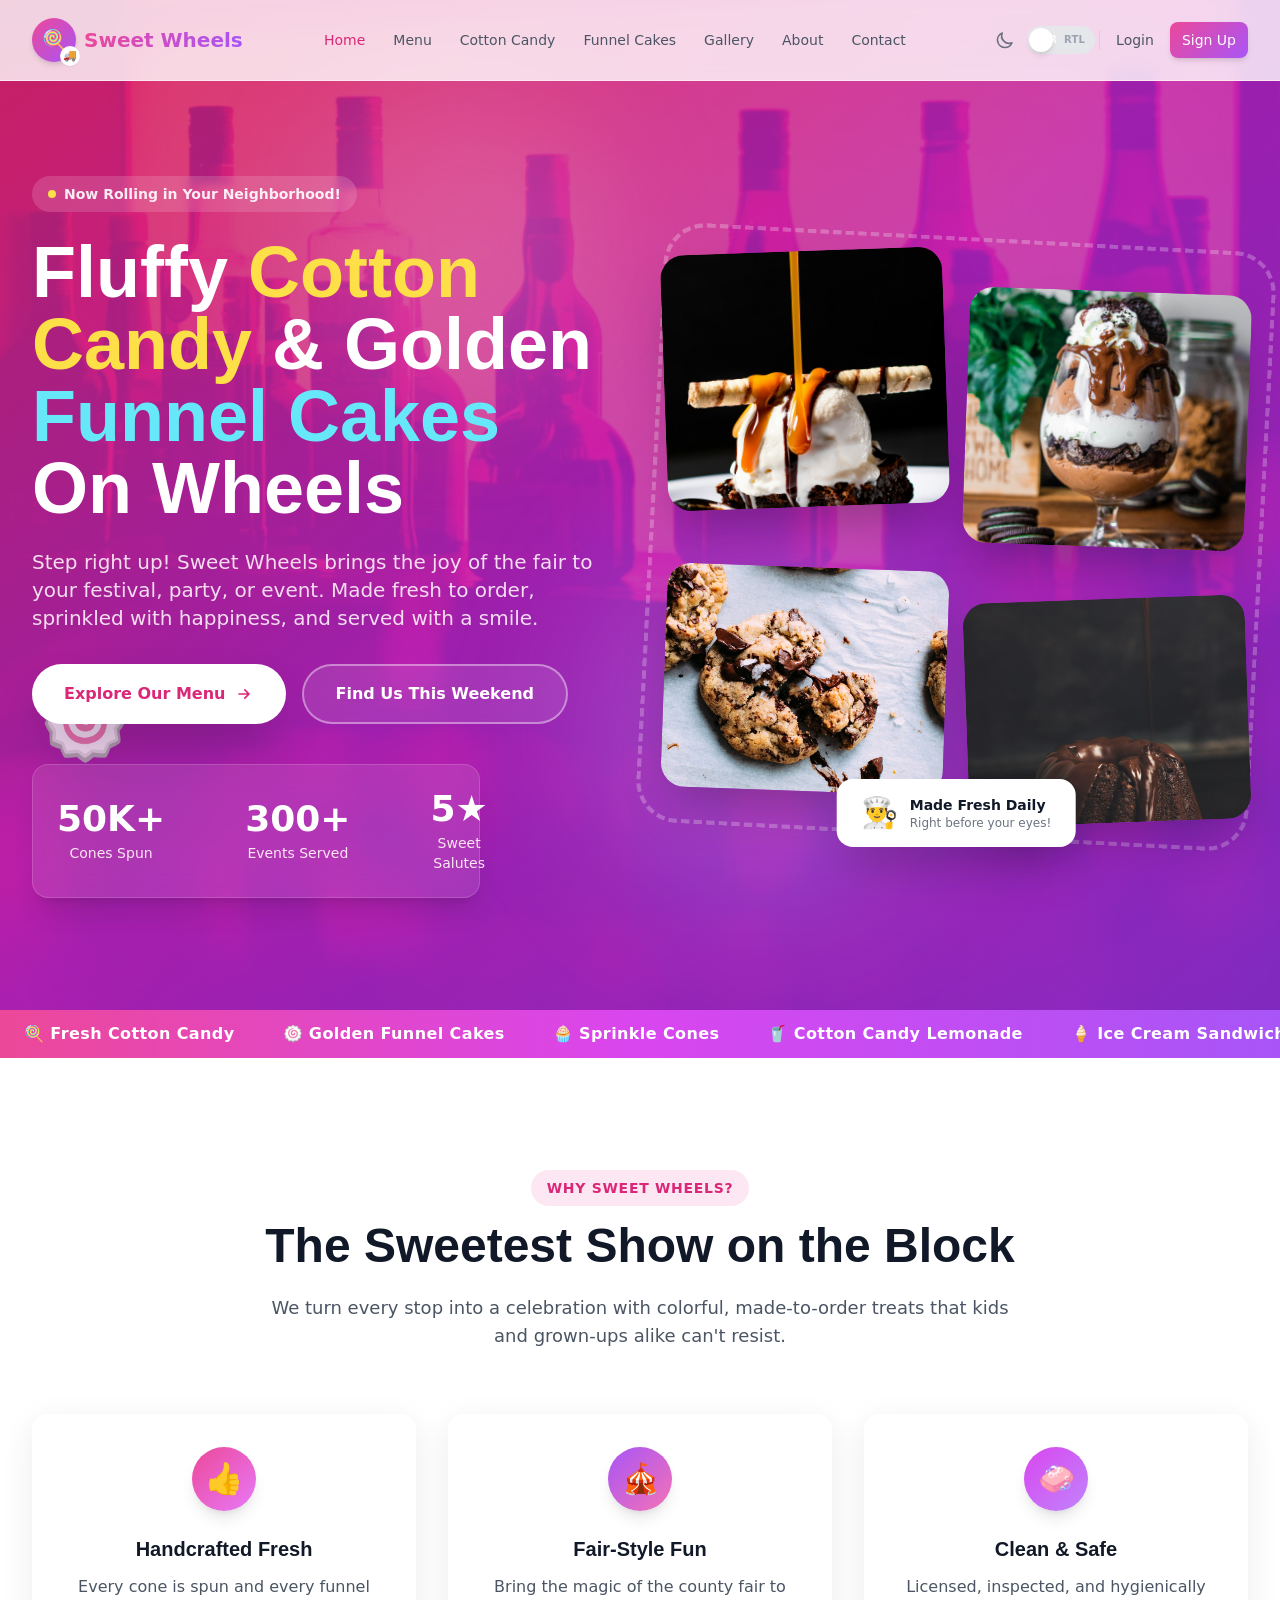
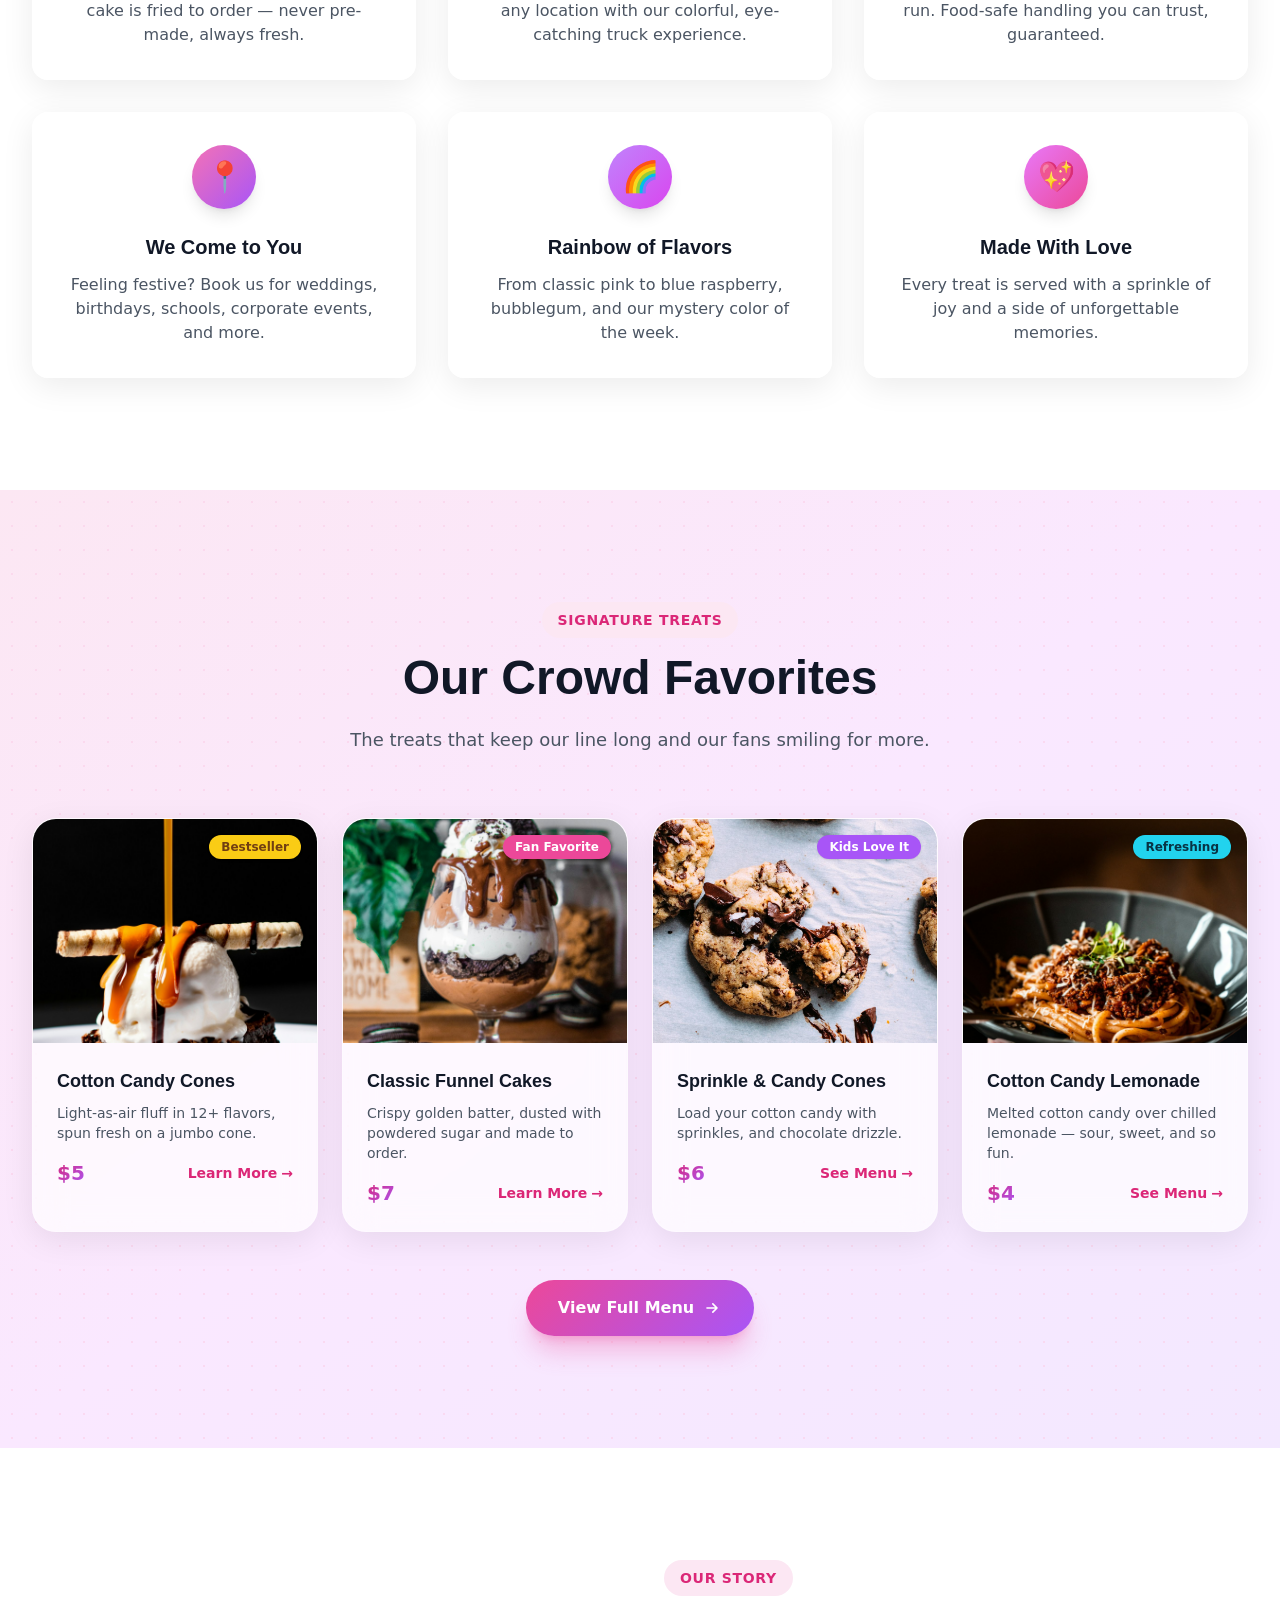
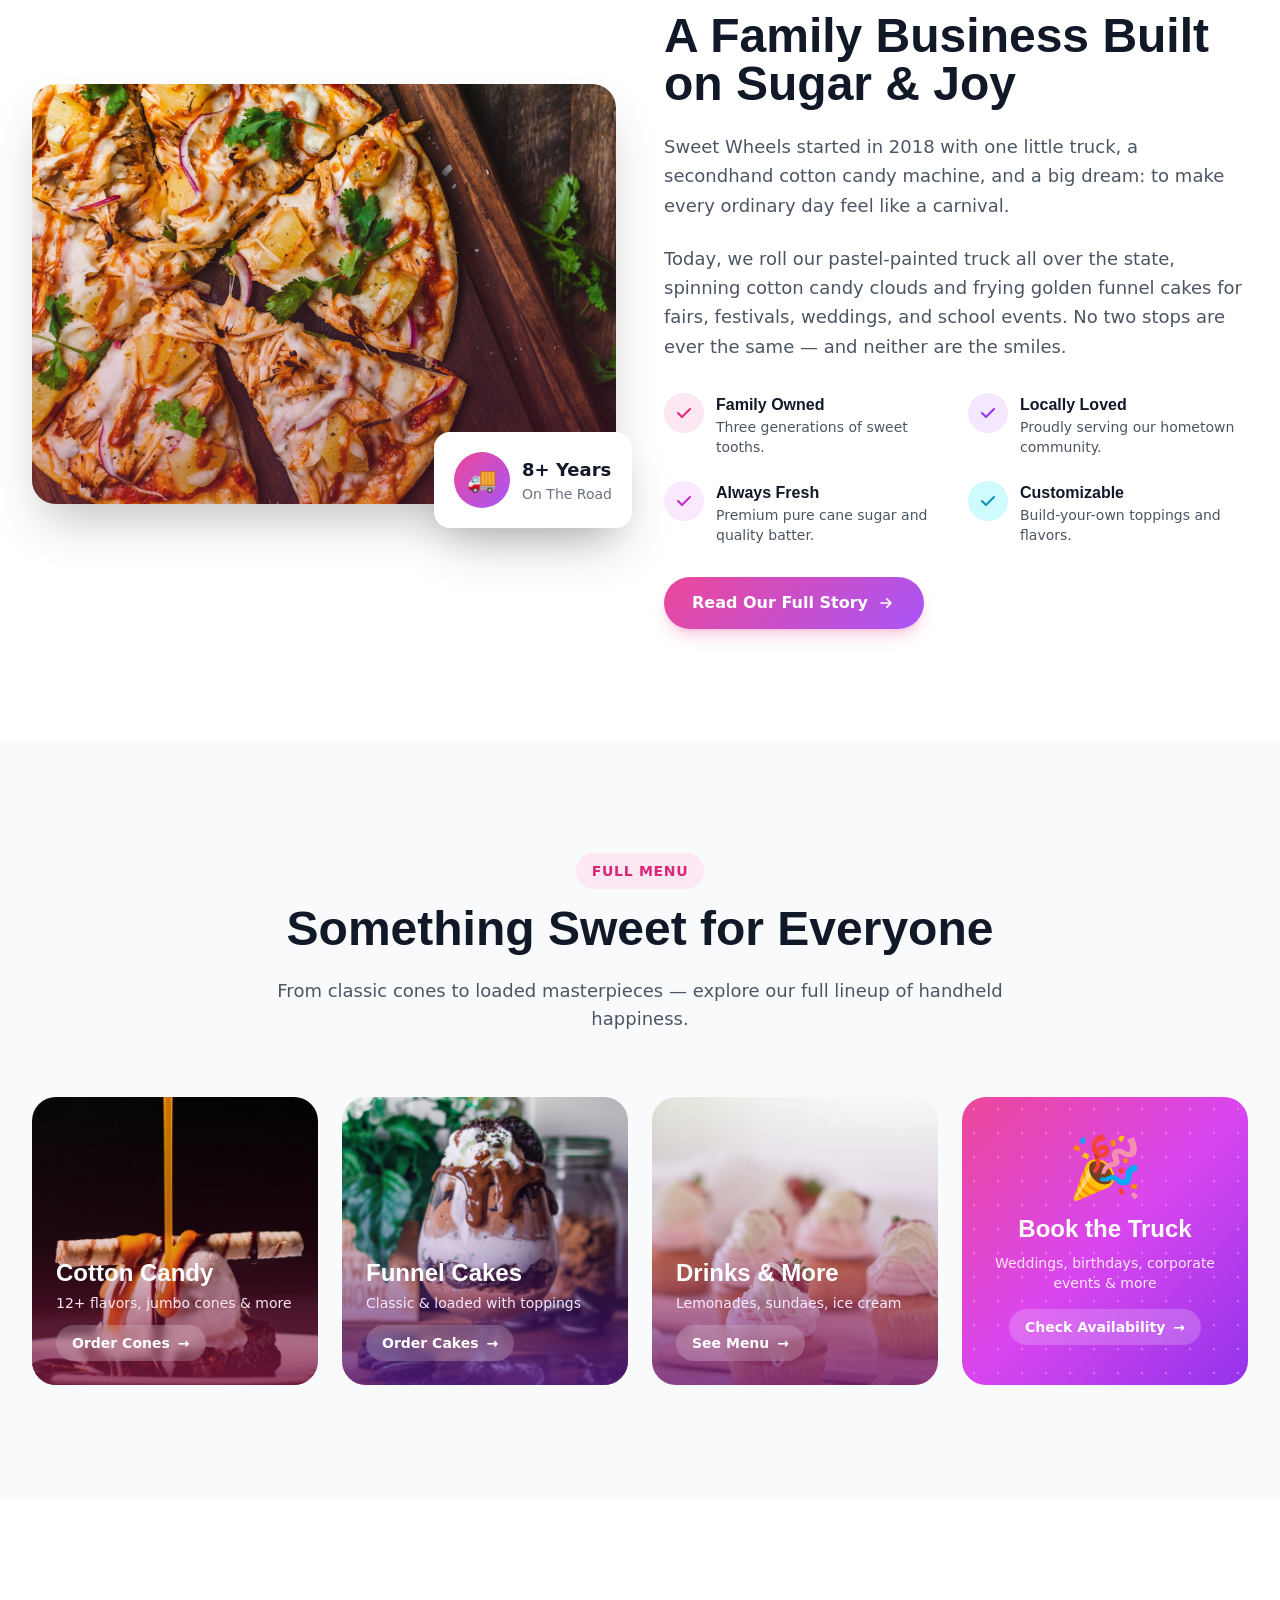
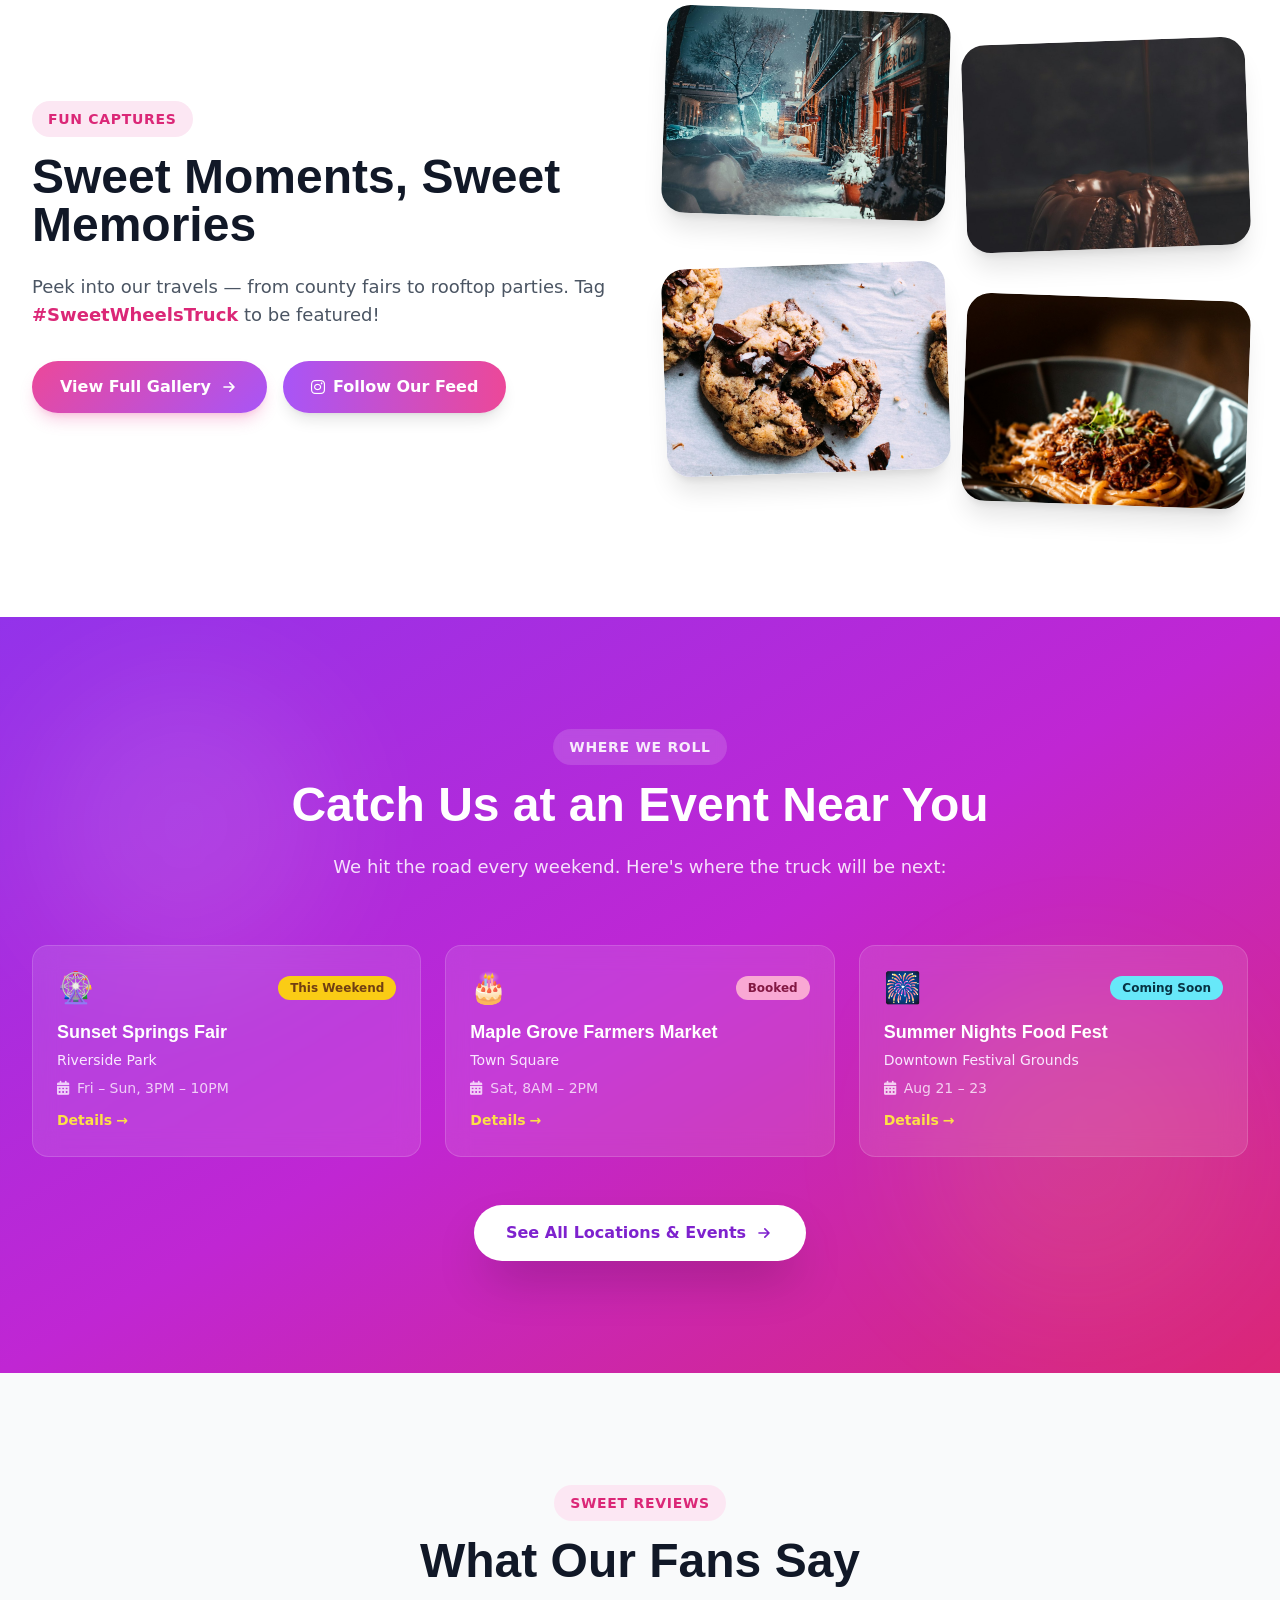
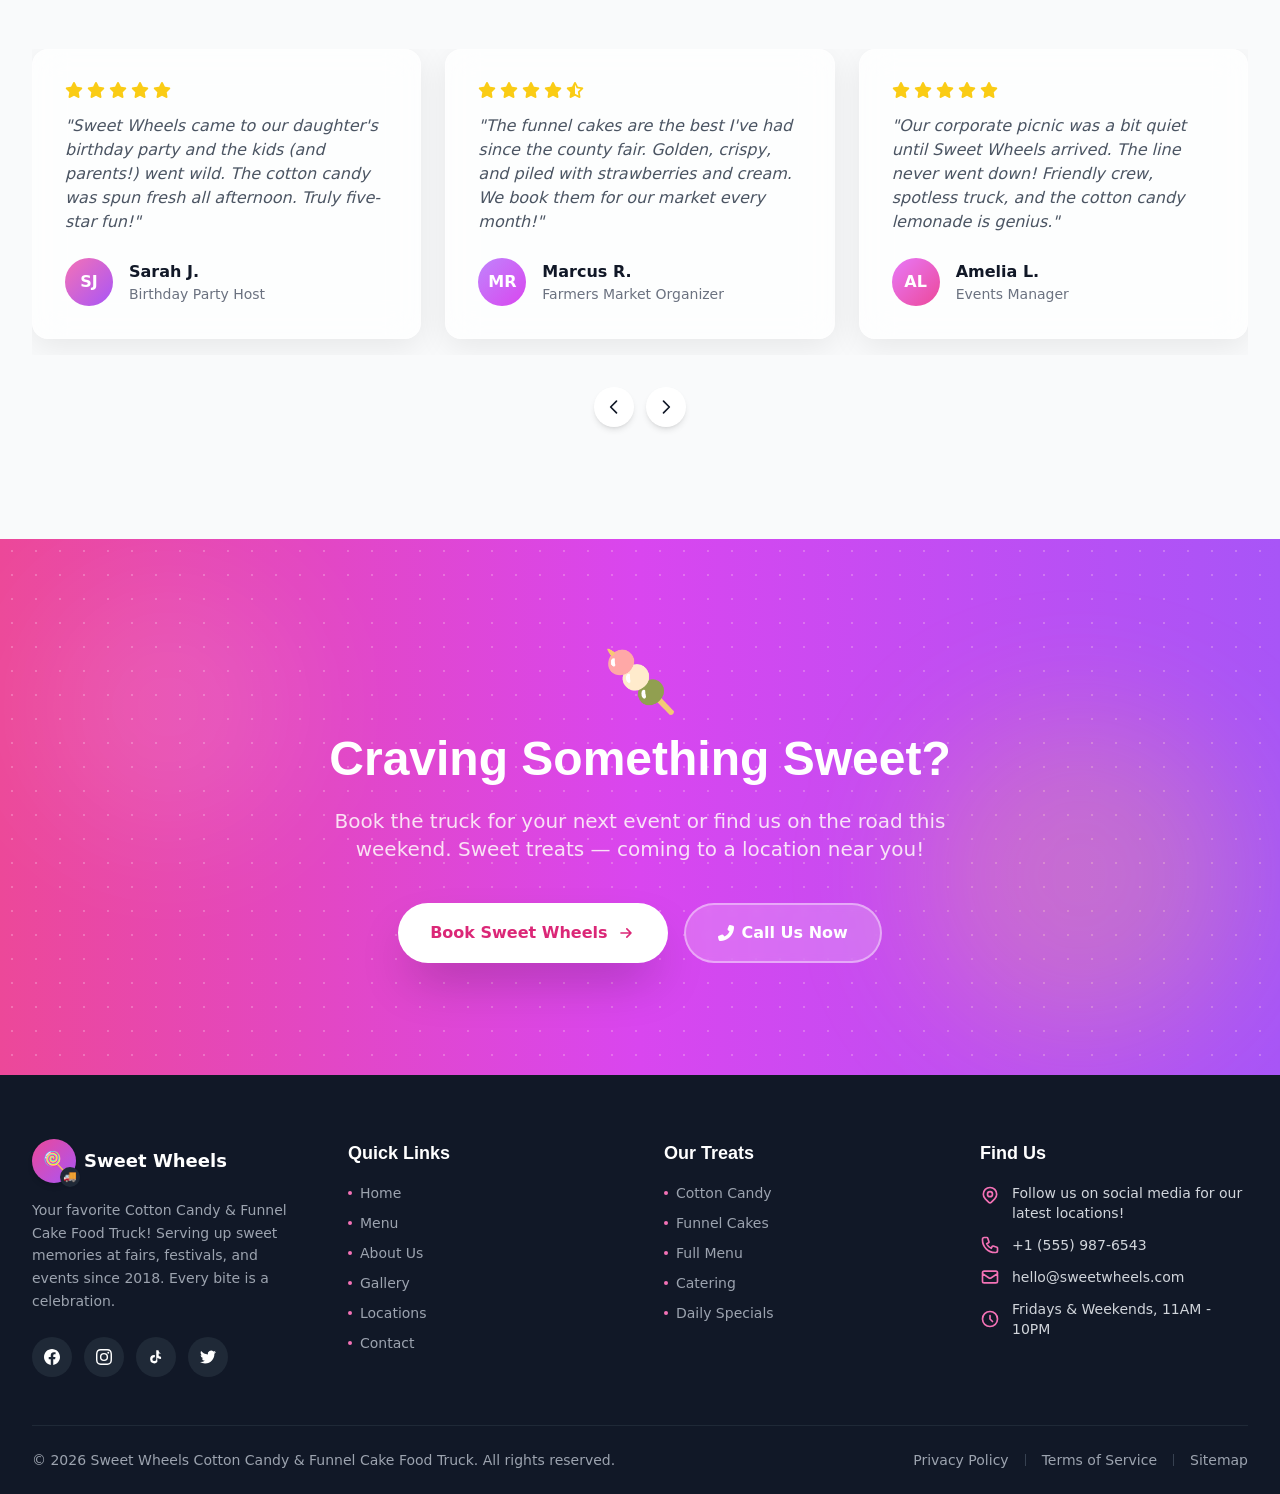
==== commit 04894c23: "first commit" ====
--- a/index.html
+++ b/index.html
@@ -217,7 +217,7 @@
           </div>
           <div class="p-6">
             <h3 class="text-lg font-bold text-gray-900 dark:text-white mb-2">Sprinkle &amp; Candy Cones</h3>
-            <p class="text-sm text-gray-600 dark:text-gray-400 mb-4">Load your cotton candy with sprinkles, gummies, and chocolate drizzle.</p>
+            <p class="text-sm text-gray-600 dark:text-gray-400 mb-4">Load your cotton candy with sprinkles, and chocolate drizzle.</p>
             <div class="flex items-center justify-between">
               <span class="text-xl font-bold gradient-text">$6</span>
               <a href="menu.html" class="text-sm font-bold text-pink-600 dark:text-pink-400 hover:gap-2 inline-flex items-center gap-1 transition-all">See Menu <span>&rarr;</span></a>
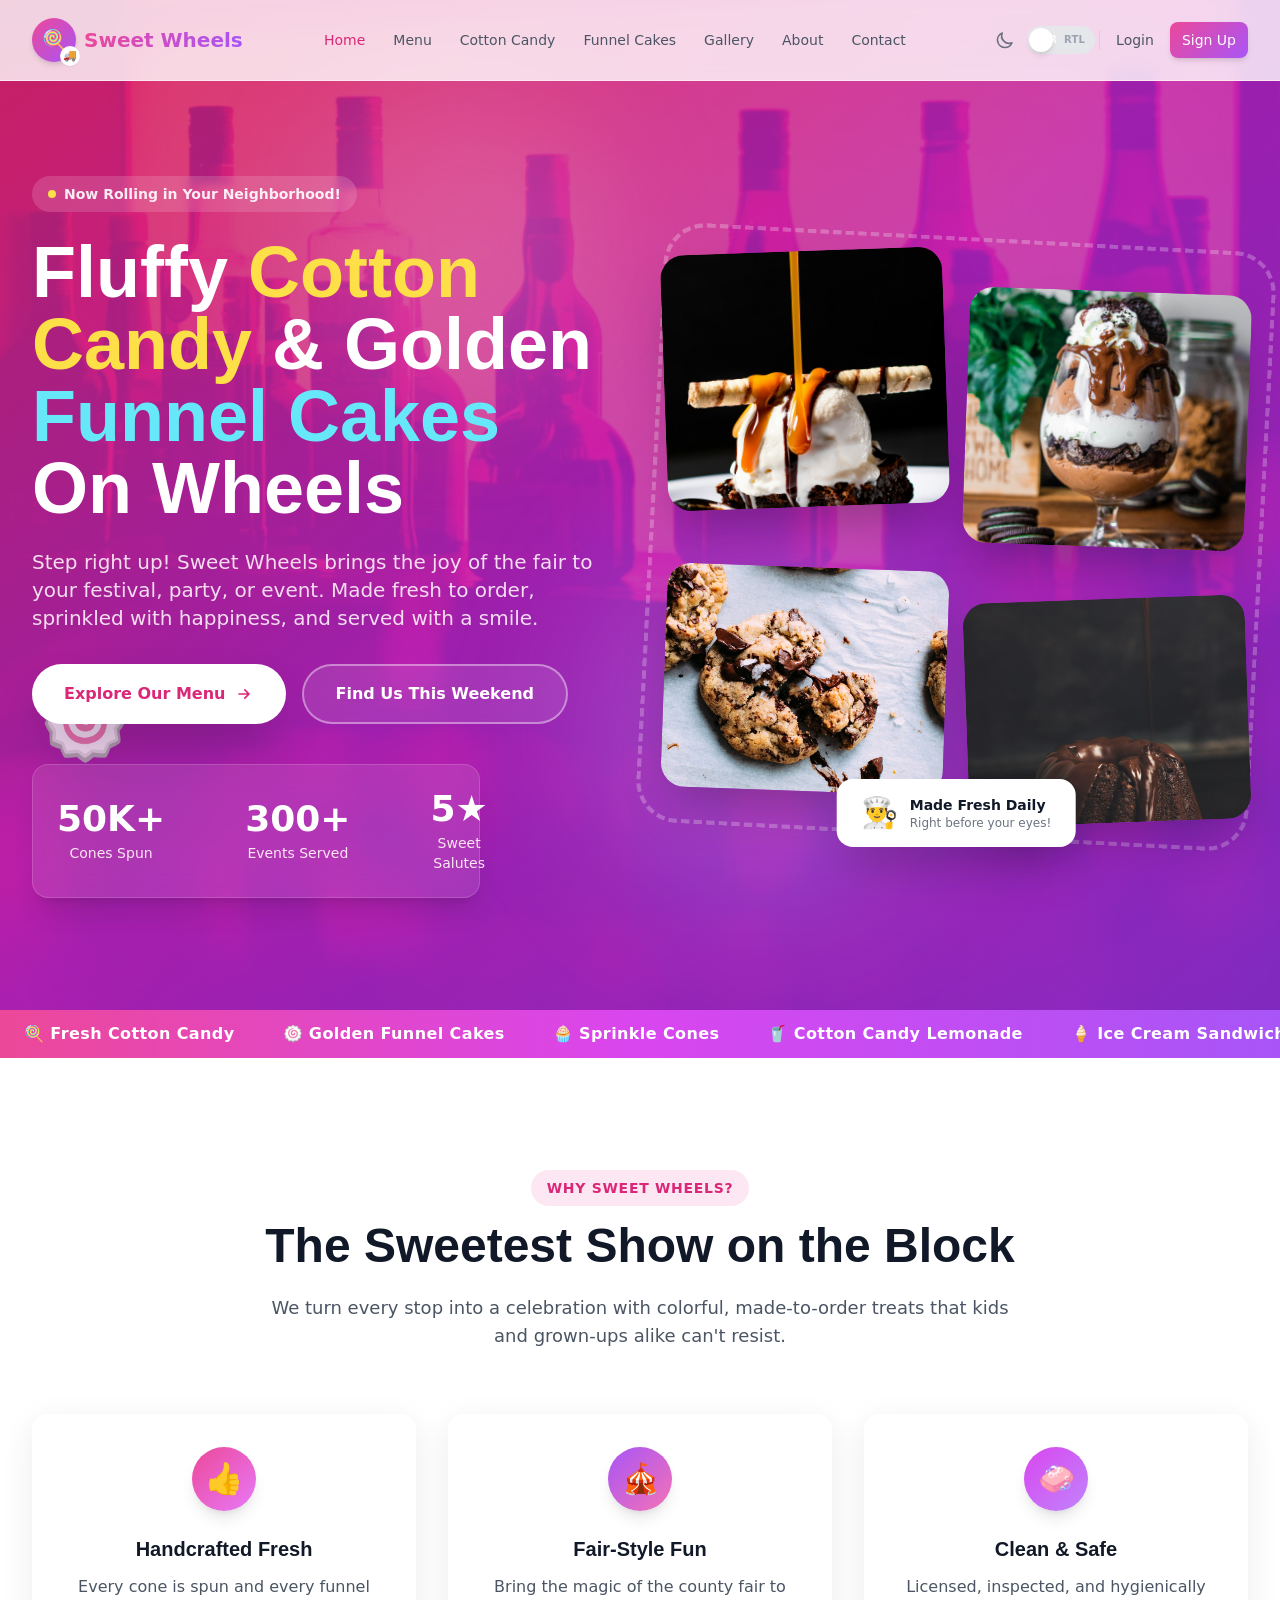
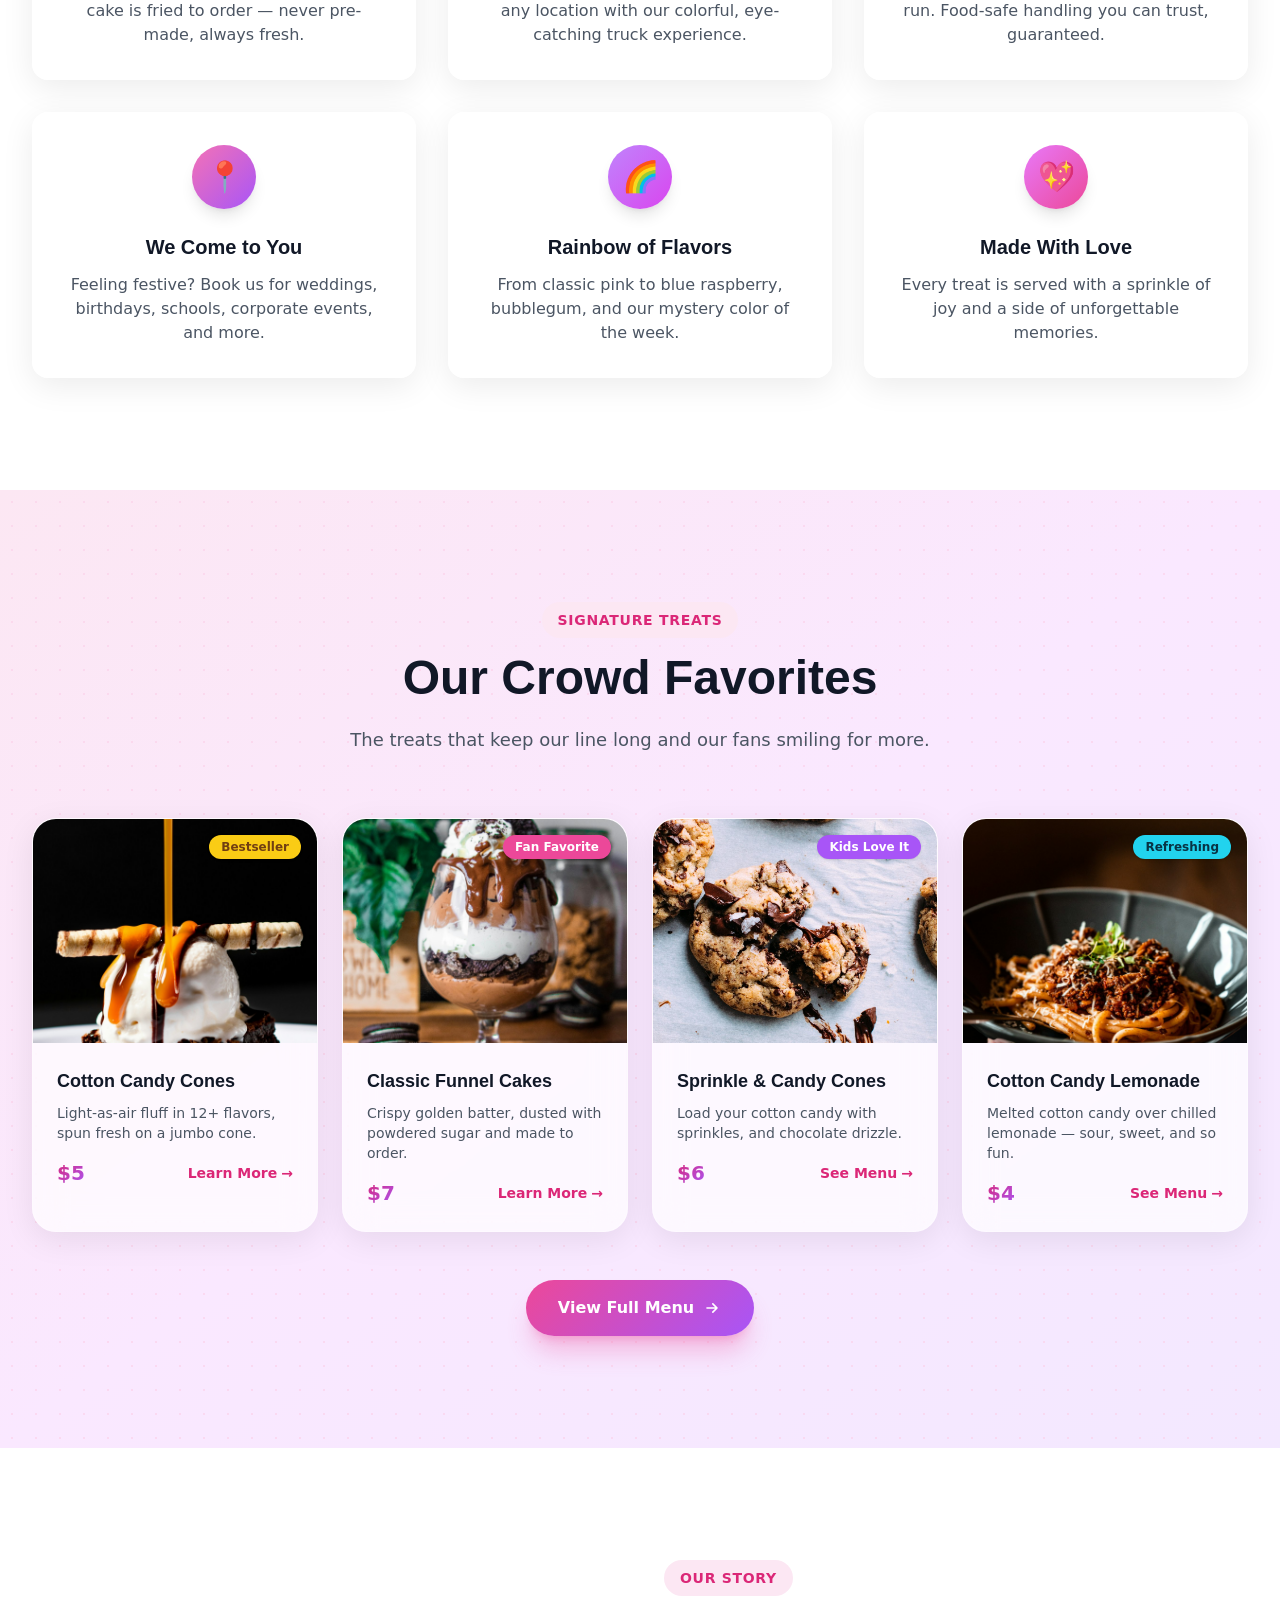
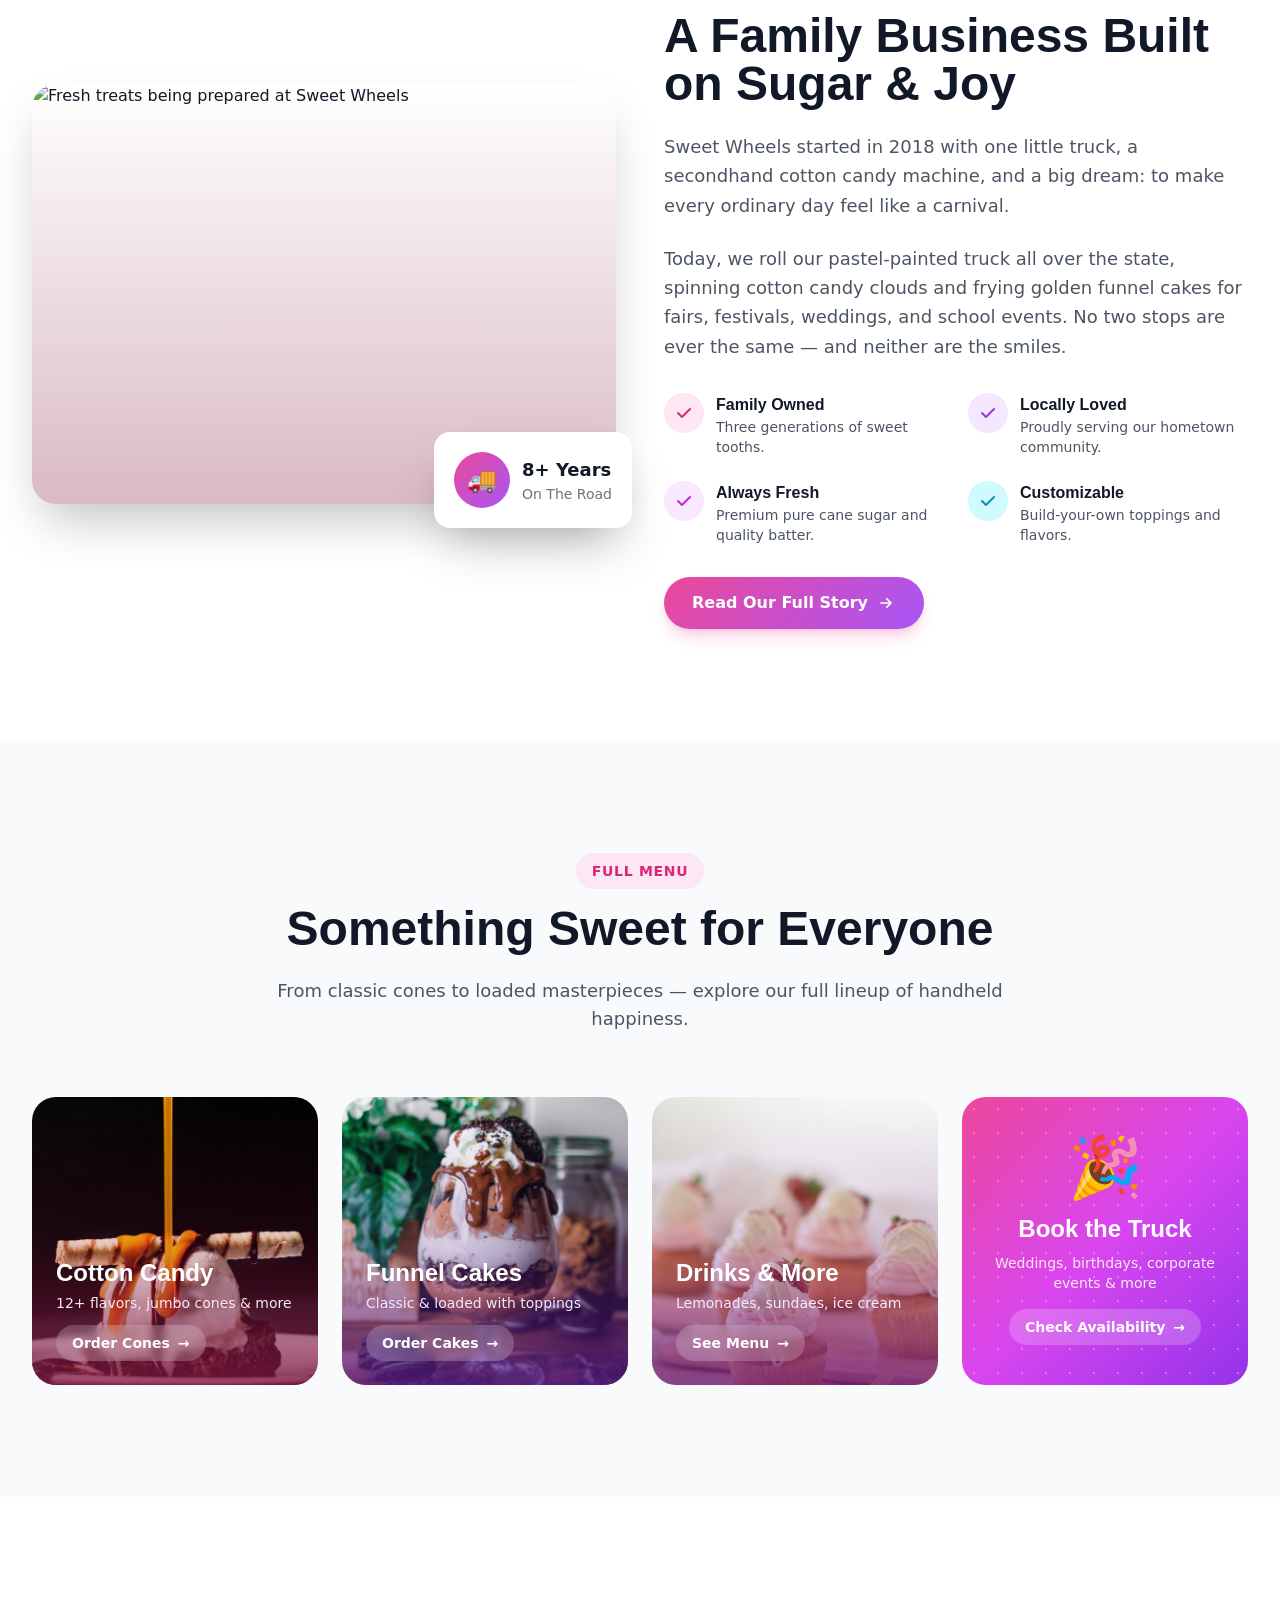
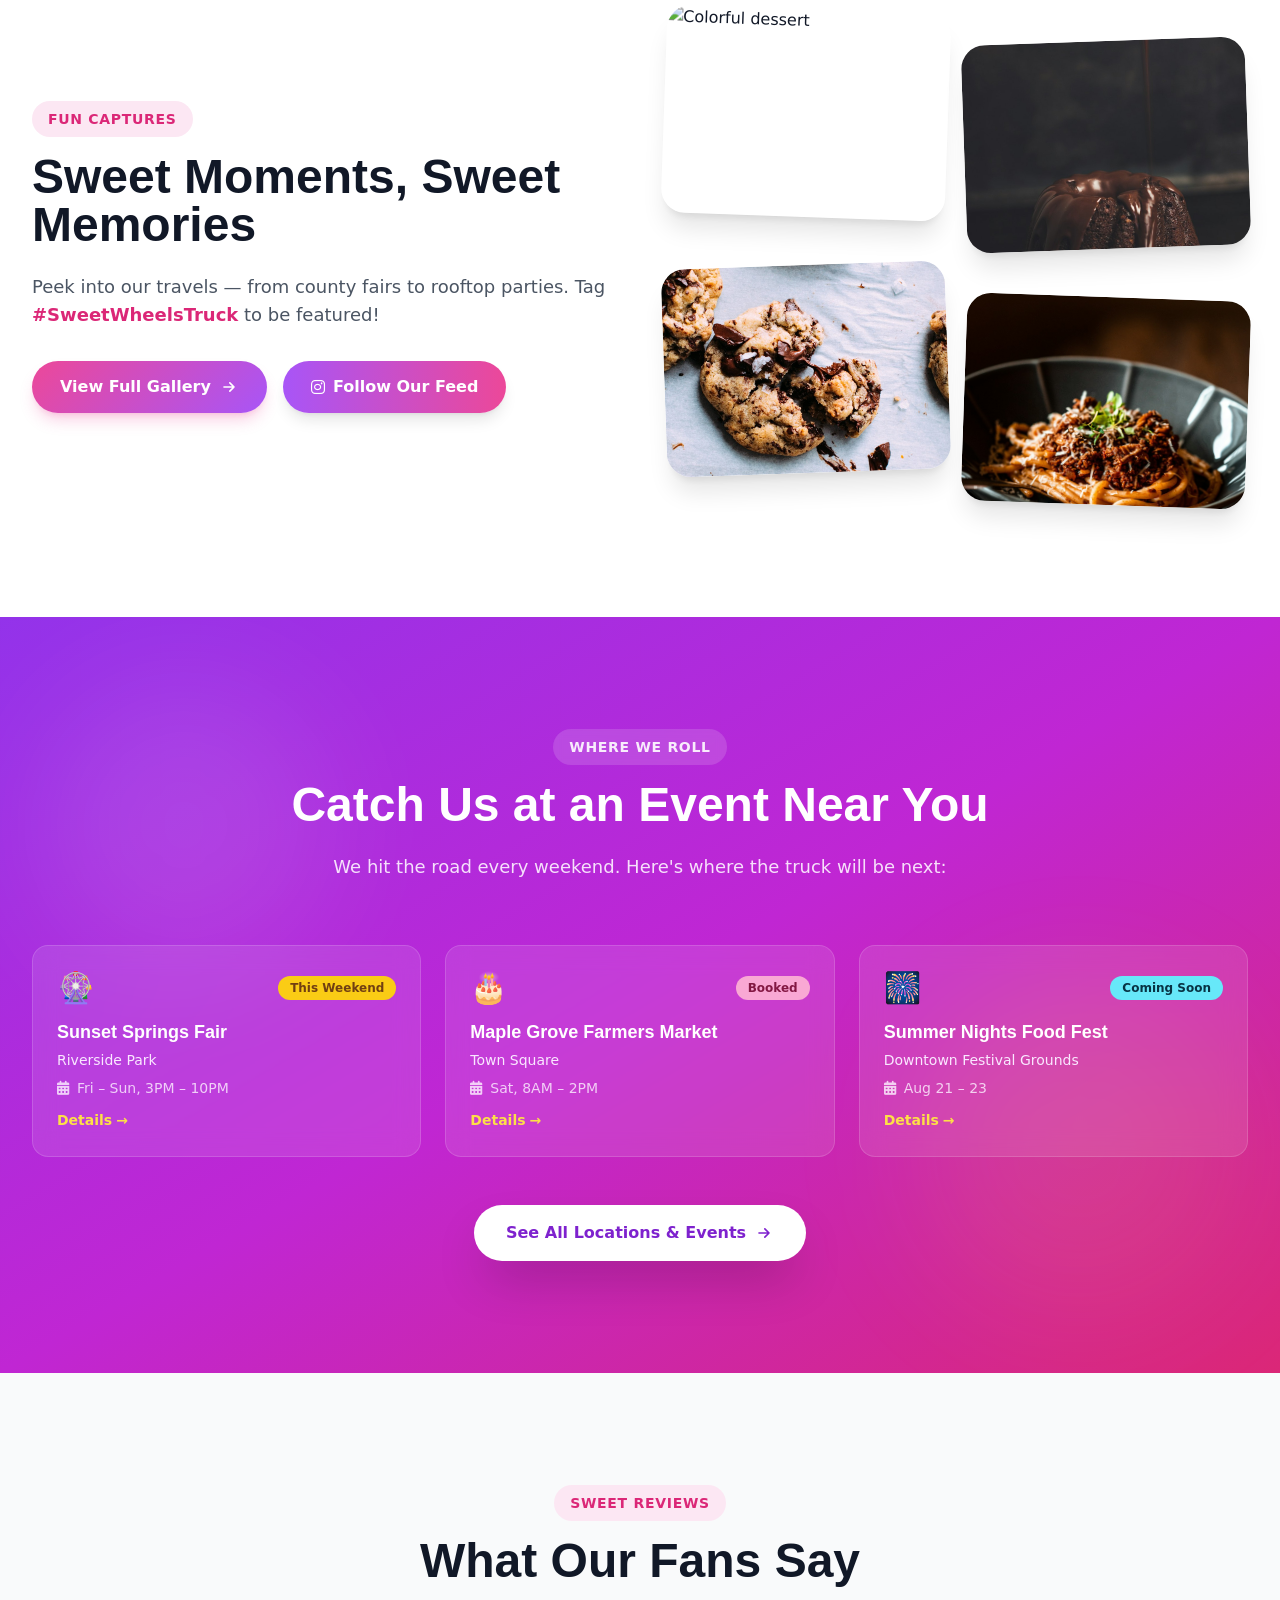
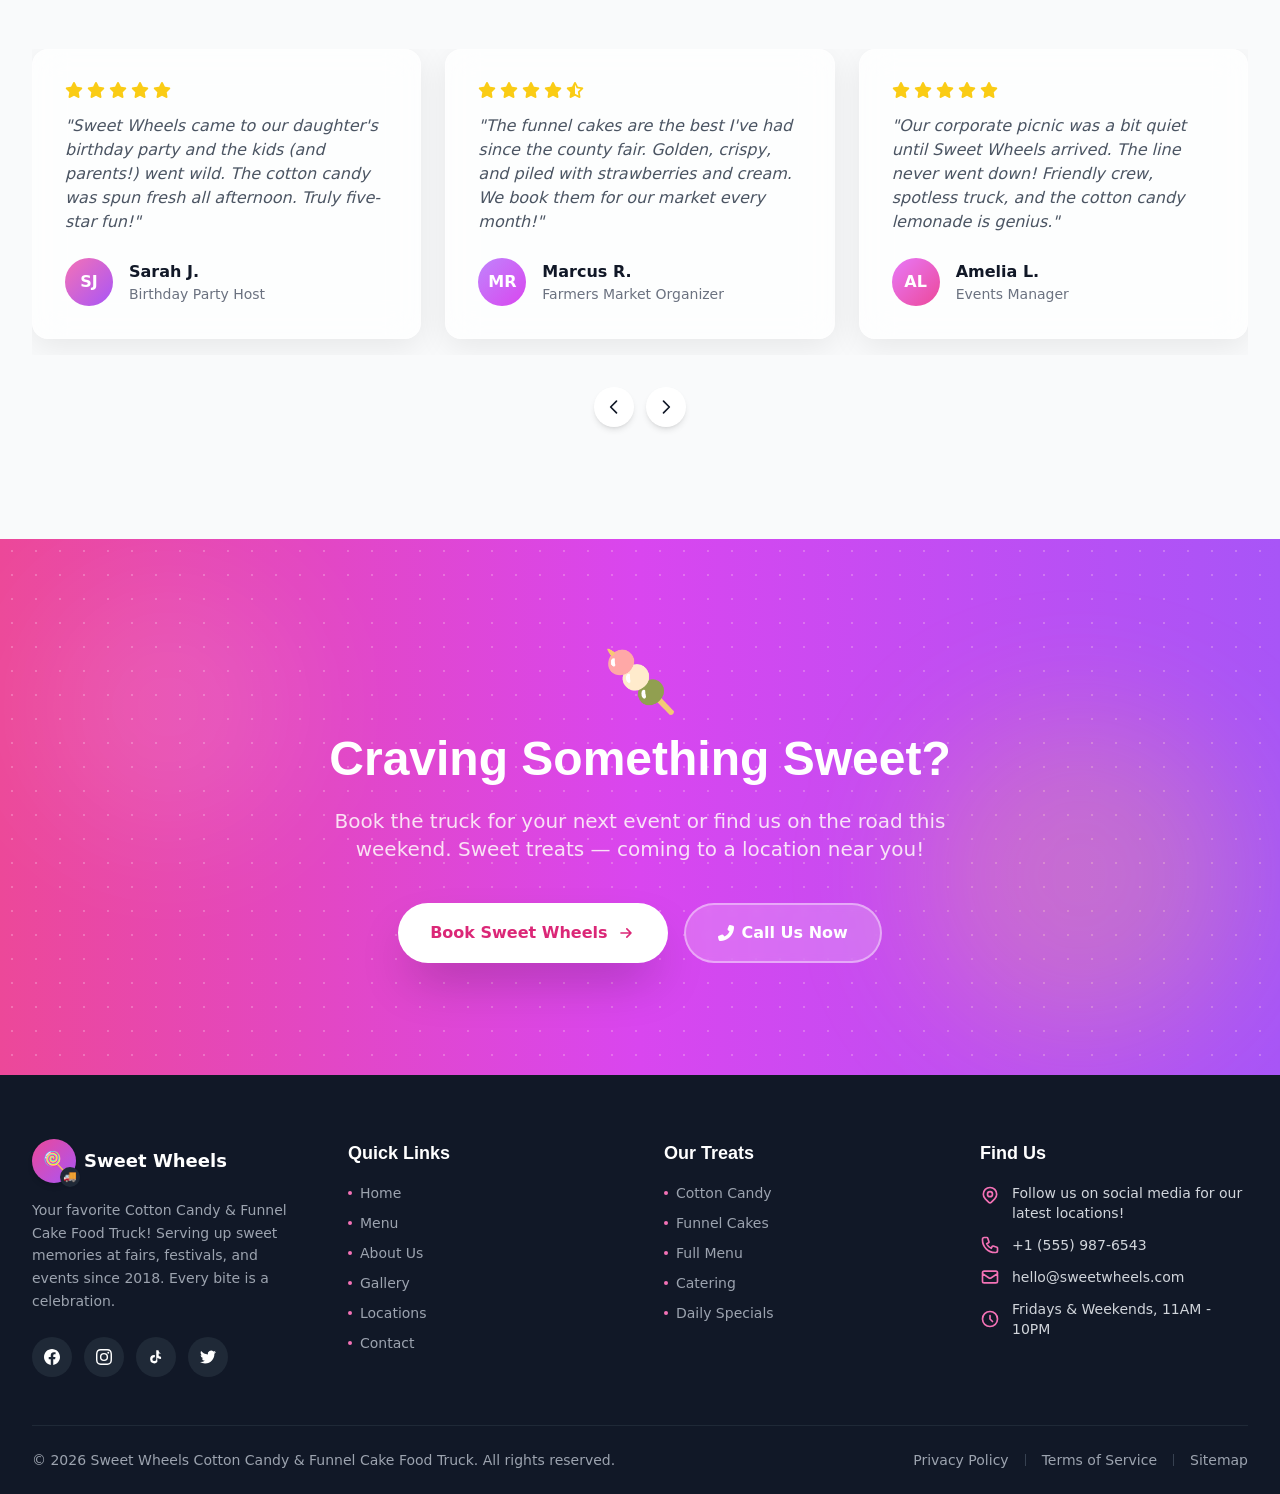
==== commit 5601dae8: "first commit" ====
--- a/index.html
+++ b/index.html
@@ -256,7 +256,7 @@
       <div class="grid lg:grid-cols-2 gap-12 items-center">
         <div class="relative order-2 lg:order-1" data-aos="fade-right">
           <div class="relative w-full h-[420px] rounded-3xl overflow-hidden shadow-2xl">
-            <img src="assets/images/hero-foodtruck.jpg" alt="Fresh treats being prepared at Sweet Wheels" class="w-full h-full object-cover">
+            <img src="https://i1.wp.com/www.biggerbolderbaking.com/wp-content/uploads/2018/06/lji2xjfhtwo.jpg?fit=1280%2C720&ssl=1" alt="Fresh treats being prepared at Sweet Wheels" class="w-full h-full object-cover">
             <div class="absolute inset-0 bg-gradient-to-t from-pink-900/30 to-transparent"></div>
           </div>
           <div class="absolute -bottom-6 -right-4 rtl:-left-4 rtl:right-auto bg-white dark:bg-gray-800 rounded-2xl p-5 shadow-2xl">
@@ -377,7 +377,7 @@
         </div>
         <div class="grid grid-cols-2 gap-4 mt-10 lg:mt-0" data-aos="fade-left">
           <div class="rounded-3xl overflow-hidden shadow-xl h-52 rotate-2 hover:rotate-0 transition-transform duration-500">
-            <img src="assets/images/dessert3.jpg" alt="Colorful dessert" class="w-full h-full object-cover">
+            <img src="https://allfood.recipes/wp-content/uploads/2024/12/funnel-cake-recipe.jpg" alt="Colorful dessert" class="w-full h-full object-cover">
           </div>
           <div class="rounded-3xl overflow-hidden shadow-xl h-52 mt-8 -rotate-2 hover:rotate-0 transition-transform duration-500">
             <img src="assets/images/dessert2.jpg" alt="Sweet dessert cup" class="w-full h-full object-cover">
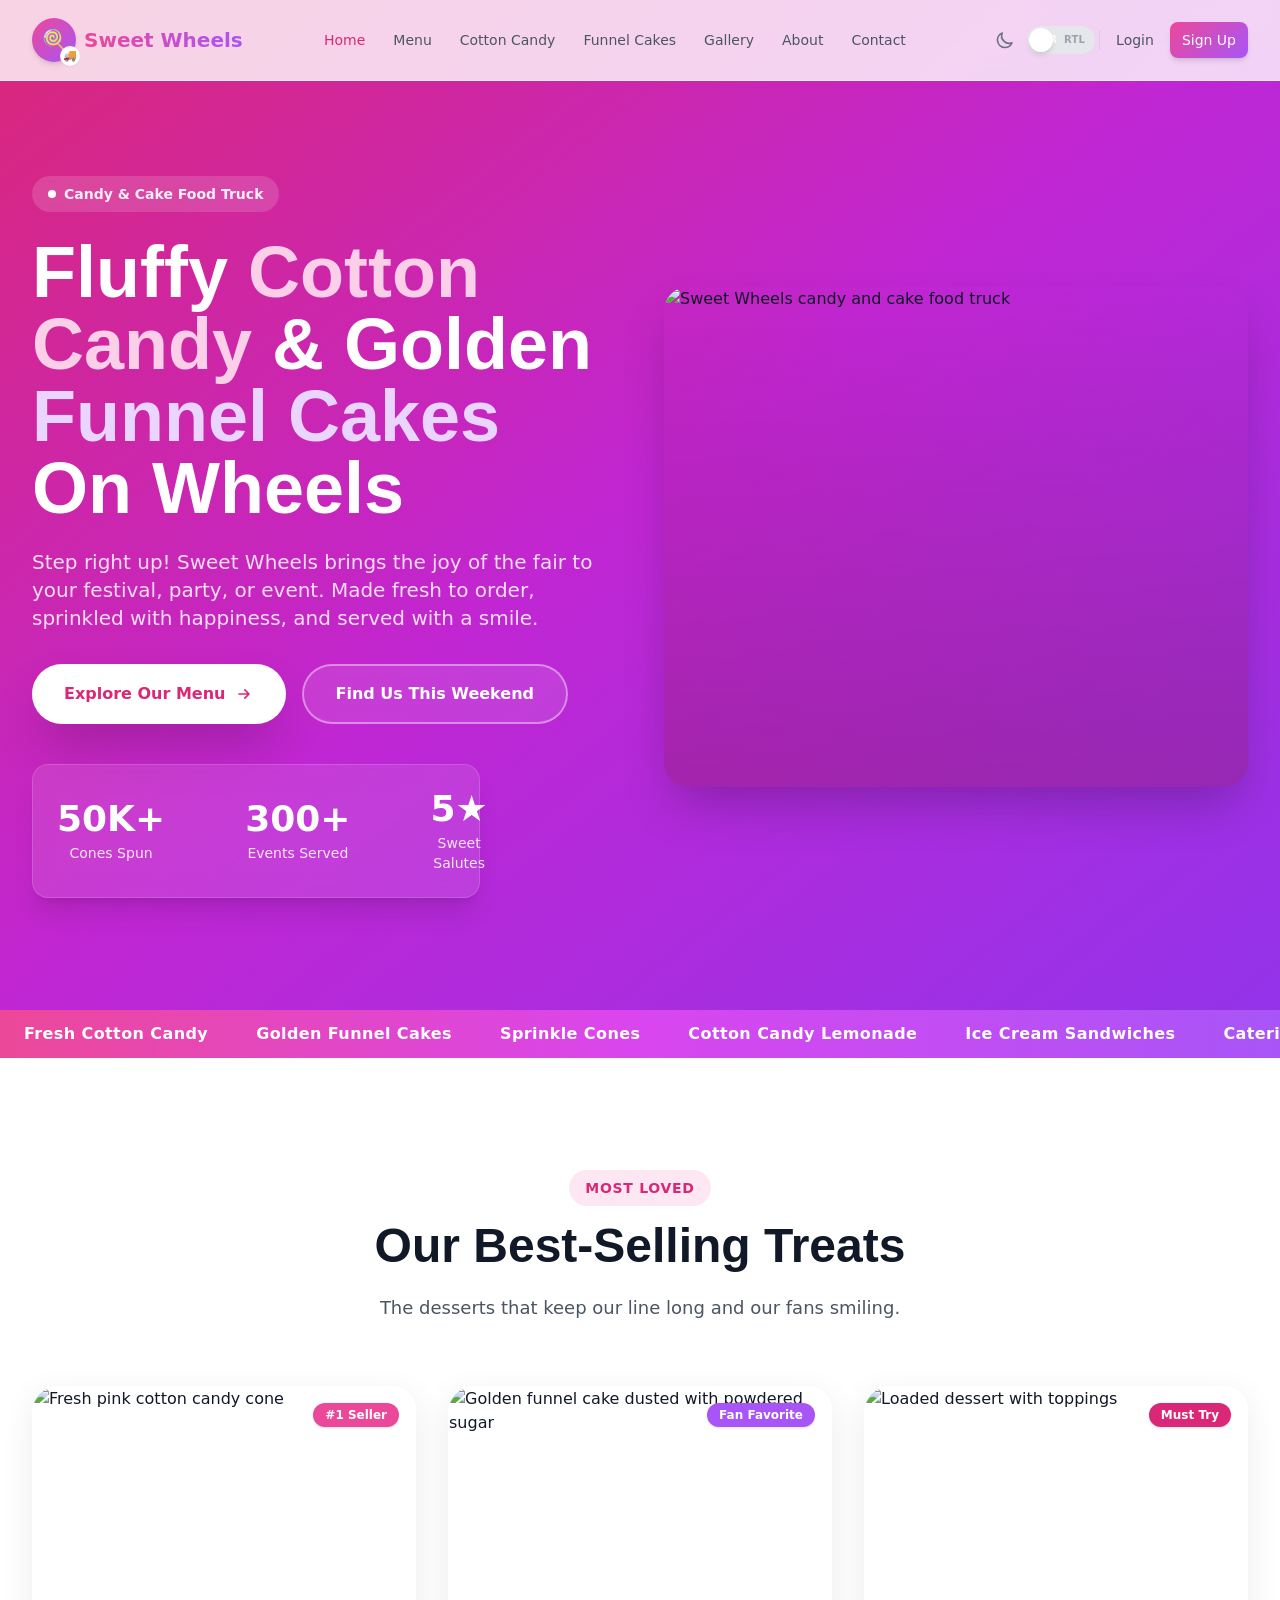
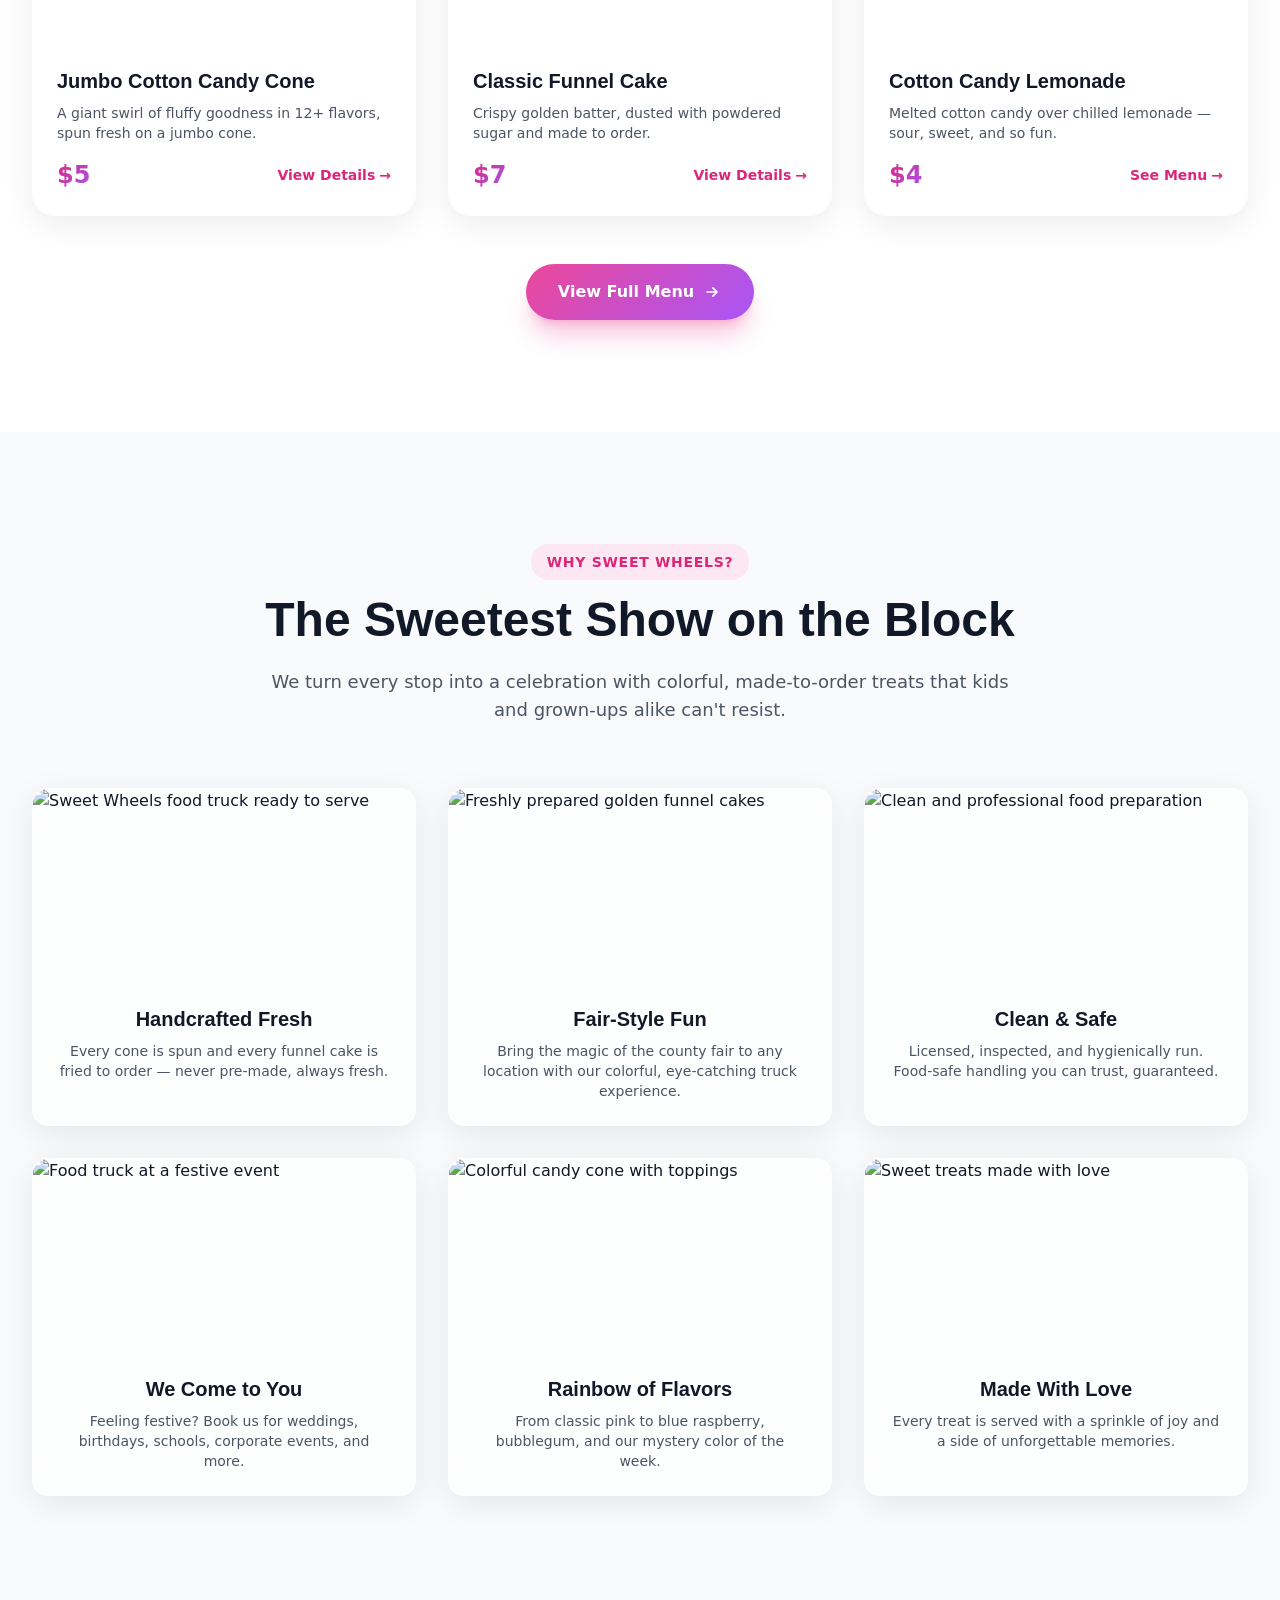
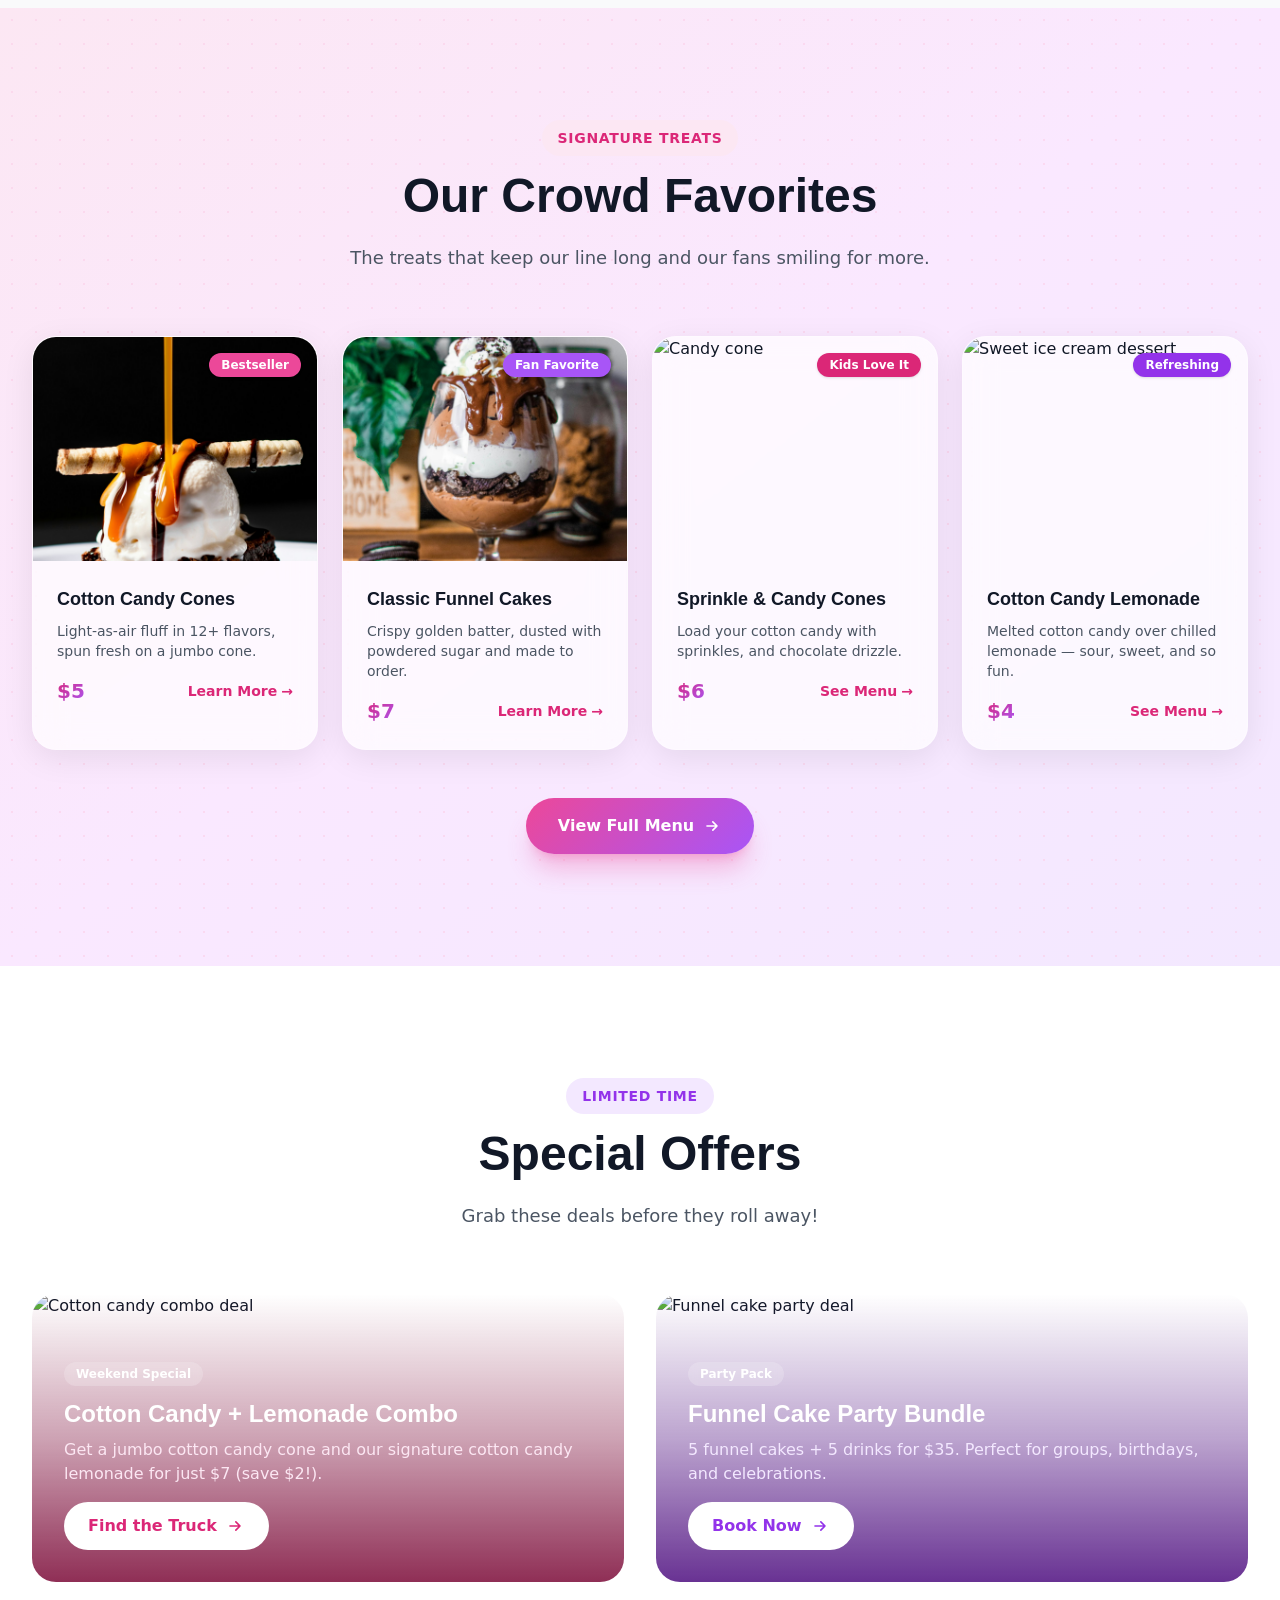
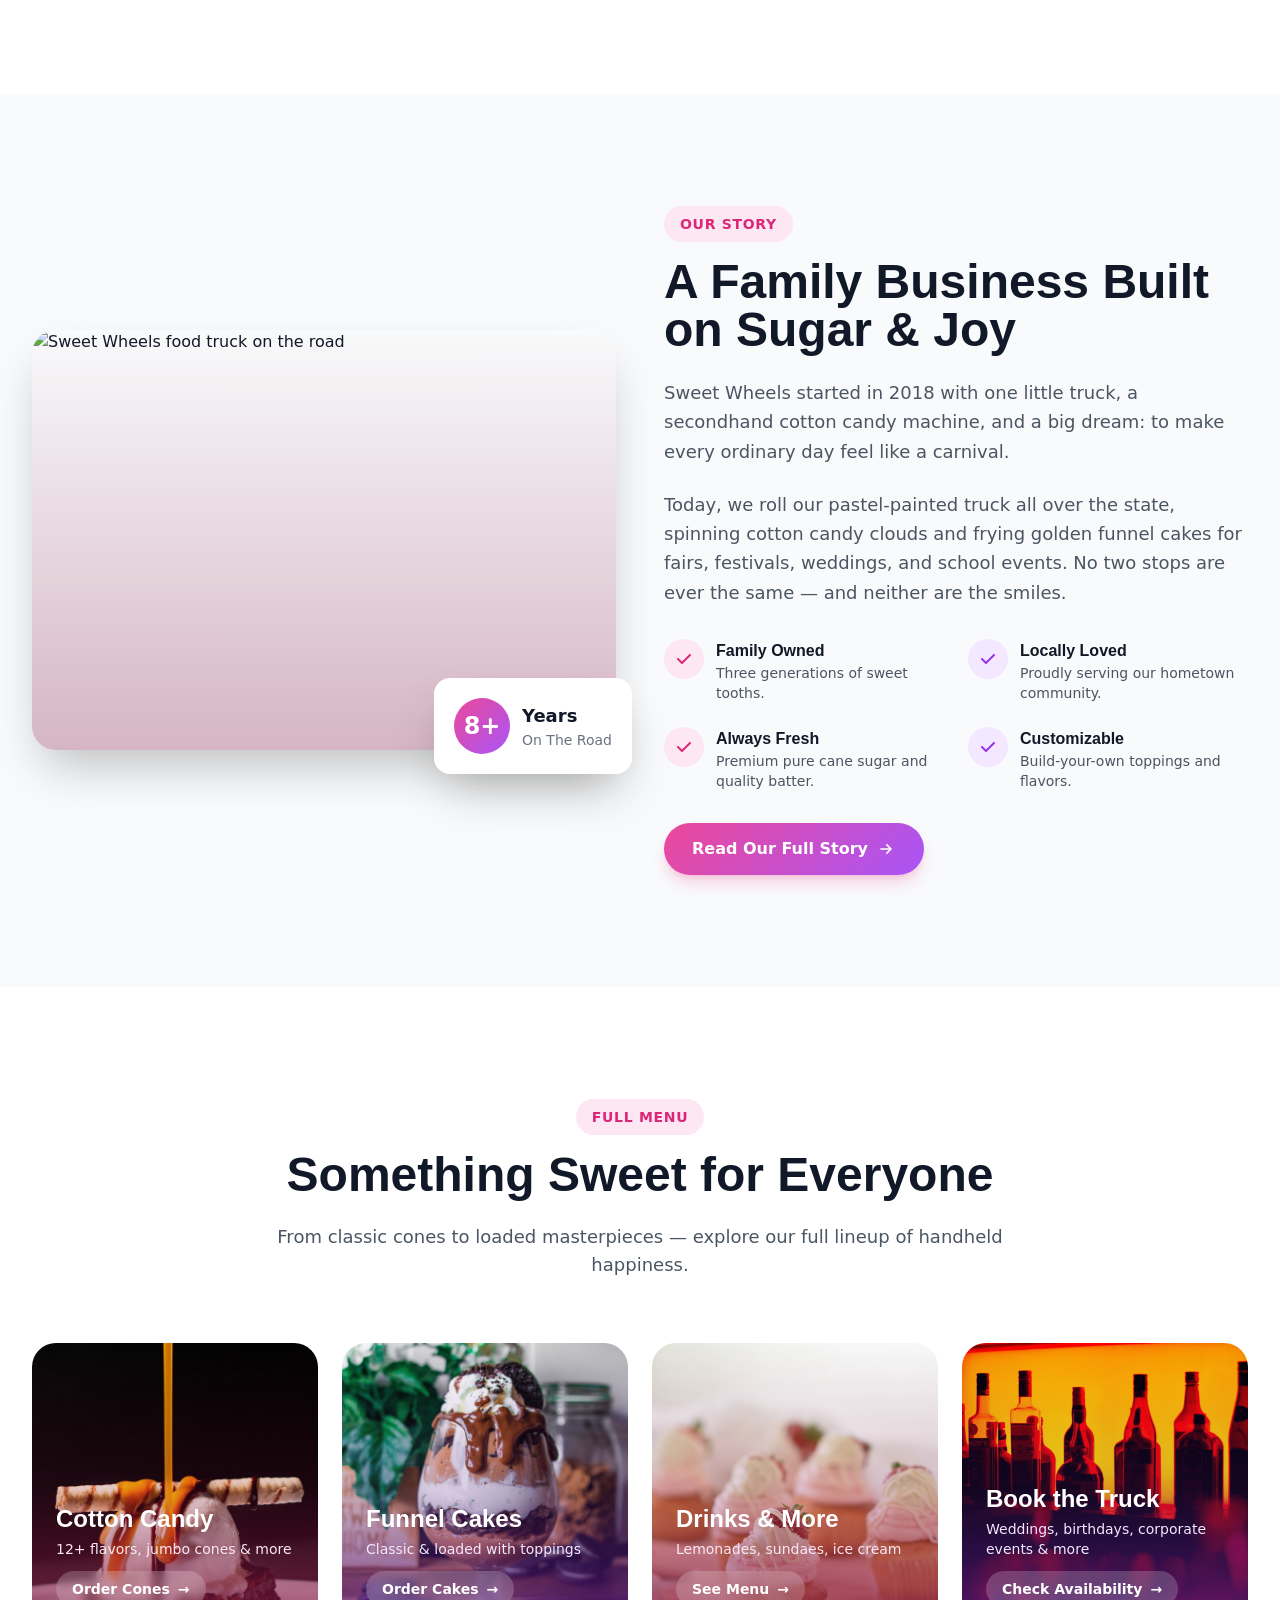
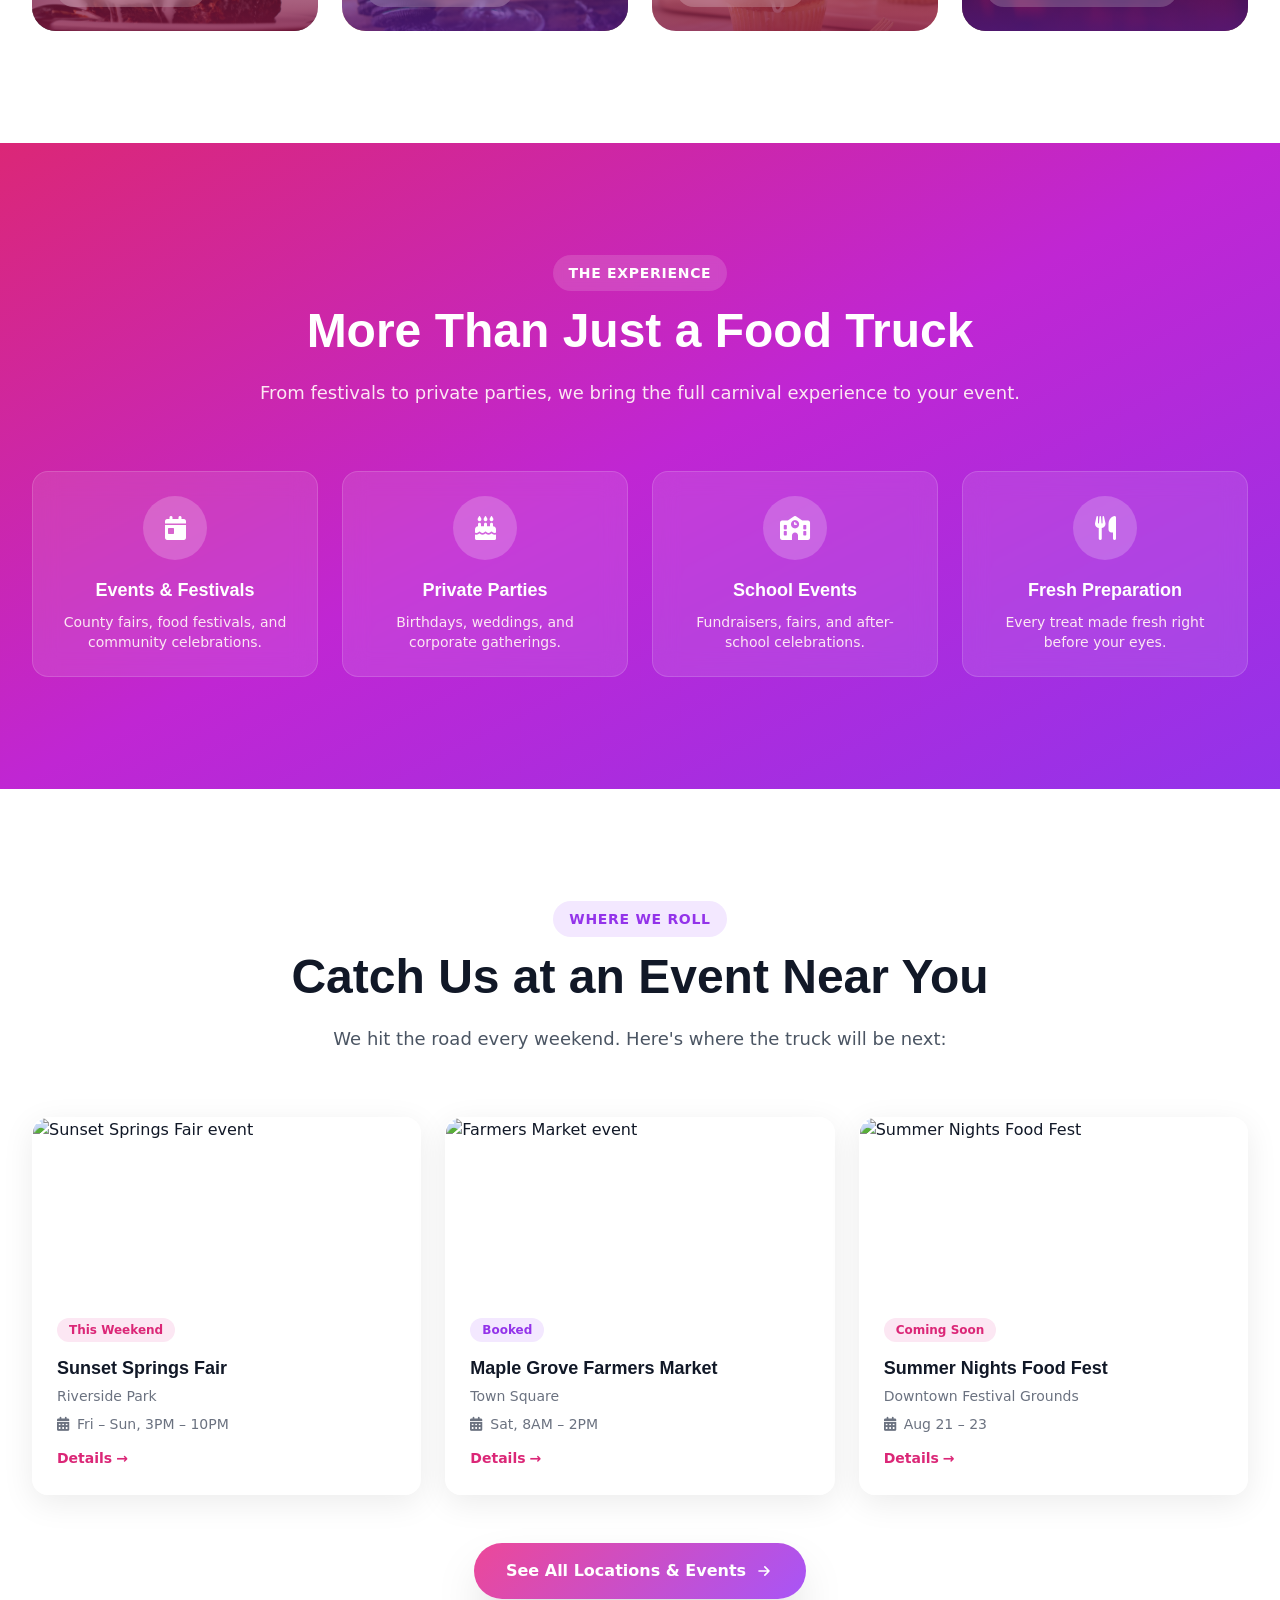
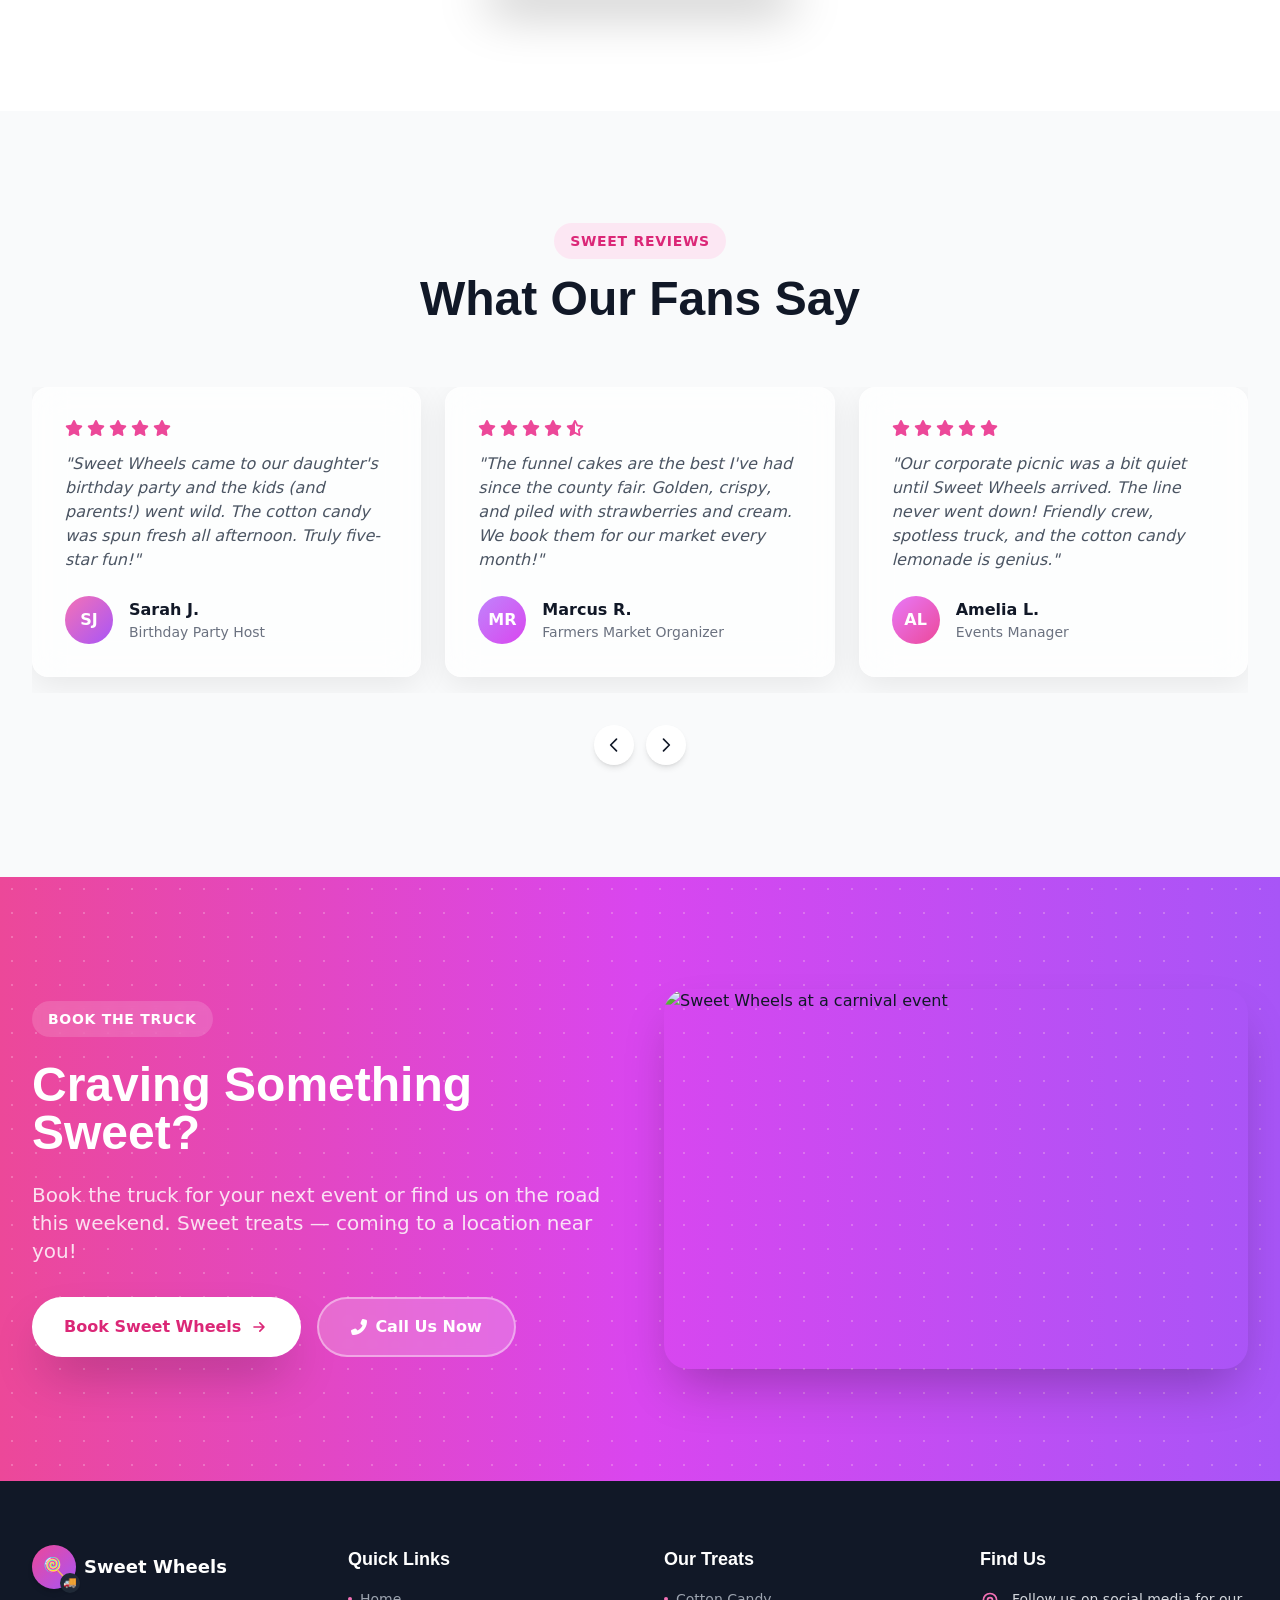
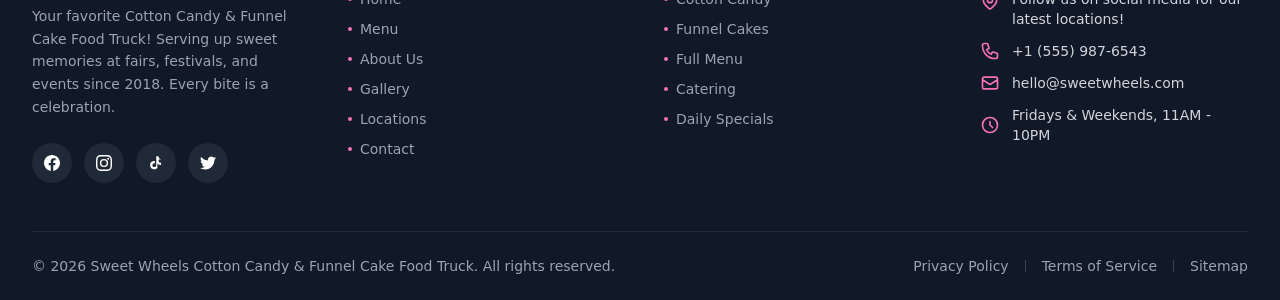
==== commit 4a45f391: "first commit" ====
--- a/index.html
+++ b/index.html
@@ -28,24 +28,17 @@
 
   <!-- Hero Banner -->
   <section class="relative min-h-screen flex items-center overflow-hidden pt-16 bg-gradient-to-br from-pink-600 via-fuchsia-600 to-purple-600 dark:from-purple-950 dark:via-fuchsia-950 dark:to-pink-950">
-    <div class="absolute inset-0 bg-grid opacity-10"></div>
-    <div class="absolute inset-0" style="background-image:url('assets/images/carnival.jpg'); background-size:cover; background-position:center; opacity:0.18;"></div>
-
-    <div class="absolute top-24 left-1/4 rtl:right-1/4 rtl:left-auto w-72 h-72 bg-pink-300/20 rounded-full blur-3xl candy-float"></div>
-    <div class="absolute bottom-24 right-1/4 rtl:left-1/4 rtl:right-auto w-96 h-96 bg-purple-300/20 rounded-full blur-3xl candy-float" style="animation-delay:2s;"></div>
-    <div class="absolute top-1/3 right-10 text-6xl md:text-7xl candy-float opacity-80" aria-hidden="true">🍭</div>
-    <div class="absolute bottom-1/4 left-10 text-6xl md:text-7xl candy-float opacity-80" style="animation-delay:1.5s;" aria-hidden="true">🍥</div>
-    <div class="absolute top-1/4 right-1/3 text-5xl candy-float opacity-70" style="animation-delay:3s;" aria-hidden="true">✨</div>
+    <div class="absolute inset-0" style="background-image:url('https://www.belyoo.com/wp-content/uploads/2024/05/Dessert-Food-Truck.jpg'); background-size:cover; background-position:center; opacity:0.29;"></div>
 
     <div class="relative max-w-7xl mx-auto px-4 sm:px-6 lg:px-8 py-20 md:py-28 w-full">
       <div class="grid lg:grid-cols-2 gap-12 items-center">
         <div class="text-center lg:text-left" data-aos="fade-up" data-aos-duration="1000">
           <span class="inline-flex items-center gap-2 px-4 py-2 bg-white/15 backdrop-blur-sm rounded-full text-white/90 text-sm font-semibold mb-6">
-            <span class="w-2 h-2 bg-yellow-300 rounded-full pulse-slow" aria-hidden="true"></span>
-            Now Rolling in Your Neighborhood!
+            <span class="w-2 h-2 bg-white rounded-full pulse-slow" aria-hidden="true"></span>
+            Candy &amp; Cake Food Truck
           </span>
           <h1 class="text-4xl sm:text-5xl md:text-6xl lg:text-7xl font-bold text-white leading-tight mb-6">
-            Fluffy <span class="text-yellow-300">Cotton Candy</span> &amp; Golden <span class="text-cyan-300">Funnel Cakes</span> On Wheels
+            Fluffy <span class="text-pink-200">Cotton Candy</span> &amp; Golden <span class="text-purple-200">Funnel Cakes</span> On Wheels
           </h1>
           <p class="text-lg sm:text-xl text-pink-50/90 mb-8 max-w-xl mx-auto lg:mx-0 leading-relaxed">
             Step right up! Sweet Wheels brings the joy of the fair to your festival, party, or event. Made fresh to order, sprinkled with happiness, and served with a smile.
@@ -71,36 +64,16 @@
             </div>
             <div class="w-px h-10 bg-white/15"></div>
             <div class="text-center">
-              <div class="text-3xl sm:text-4xl font-bold text-white">5★</div>
+              <div class="text-3xl sm:text-4xl font-bold text-white">5&#9733;</div>
               <div class="text-xs sm:text-sm text-pink-100 mt-1">Sweet Salutes</div>
             </div>
           </div>
         </div>
 
         <div class="relative hidden lg:block" data-aos="fade-left" data-aos-duration="1000">
-          <div class="relative">
-            <div class="absolute inset-0 border-4 border-dashed border-white/25 rounded-[2.5rem] transform rotate-3 scale-105"></div>
-            <div class="relative grid grid-cols-2 gap-5">
-              <div class="rounded-3xl overflow-hidden shadow-2xl h-64 transform -rotate-2 hover:rotate-0 transition-transform duration-500">
-                <img src="assets/images/cotton-candy.jpg" alt="Fresh pink cotton candy on a cone" class="w-full h-full object-cover">
-              </div>
-              <div class="rounded-3xl overflow-hidden shadow-2xl h-64 mt-10 transform rotate-2 hover:rotate-0 transition-transform duration-500">
-                <img src="assets/images/funnel-cake.jpg" alt="Golden funnel cake dusted with powdered sugar" class="w-full h-full object-cover">
-              </div>
-              <div class="rounded-3xl overflow-hidden shadow-2xl h-56 transform rotate-2 hover:rotate-0 transition-transform duration-500">
-                <img src="assets/images/candy-cone.jpg" alt="Colorful candy filled cone" class="w-full h-full object-cover">
-              </div>
-              <div class="rounded-3xl overflow-hidden shadow-2xl h-56 mt-8 transform -rotate-2 hover:rotate-0 transition-transform duration-500">
-                <img src="assets/images/dessert2.jpg" alt="Sweet dessert cup with toppings" class="w-full h-full object-cover">
-              </div>
-            </div>
-            <div class="absolute -bottom-6 left-1/2 -translate-x-1/2 bg-white dark:bg-gray-800 rounded-2xl px-6 py-4 shadow-2xl flex items-center gap-3 whitespace-nowrap">
-              <span class="text-3xl" aria-hidden="true">👨‍🍳</span>
-              <div>
-                <div class="text-sm font-bold text-gray-900 dark:text-white">Made Fresh Daily</div>
-                <div class="text-xs text-gray-500 dark:text-gray-400">Right before your eyes!</div>
-              </div>
-            </div>
+          <div class="relative rounded-3xl overflow-hidden shadow-2xl h-[500px]">
+            <img src="https://img.freepik.com/premium-photo/food-truck-filled-brim-with-wide-variety-delicious-cupcakes-ready-be-enjoyed-by-dessert-lovers-sweet-tooth-enthusiasts-food-truck-selling-cupcakes-pastries-ai-generated_585735-28710.jpg" alt="Sweet Wheels candy and cake food truck" class="w-full h-full object-cover">
+            <div class="absolute inset-0 bg-gradient-to-t from-pink-900/30 to-transparent"></div>
           </div>
         </div>
       </div>
@@ -110,132 +83,60 @@
   <!-- Ticker -->
   <div class="bg-gradient-to-r from-pink-500 via-fuchsia-500 to-purple-500 py-3 overflow-hidden" aria-hidden="true">
     <div class="flex whitespace-nowrap text-white font-bold text-sm sm:text-base tracking-wide animate-marquee">
-      <span class="mx-6">🍭 Fresh Cotton Candy</span><span class="mx-6">🍥 Golden Funnel Cakes</span><span class="mx-6">🧁 Sprinkle Cones</span><span class="mx-6">🥤 Cotton Candy Lemonade</span><span class="mx-6">🍦 Ice Cream Sandwiches</span><span class="mx-6">🎉 Catering For All Events</span><span class="mx-6">🍭 Fresh Cotton Candy</span><span class="mx-6">🍥 Golden Funnel Cakes</span><span class="mx-6">🧁 Sprinkle Cones</span><span class="mx-6">🥤 Cotton Candy Lemonade</span><span class="mx-6">🍦 Ice Cream Sandwiches</span><span class="mx-6">🎉 Catering For All Events</span>
+      <span class="mx-6">Fresh Cotton Candy</span><span class="mx-6">Golden Funnel Cakes</span><span class="mx-6">Sprinkle Cones</span><span class="mx-6">Cotton Candy Lemonade</span><span class="mx-6">Ice Cream Sandwiches</span><span class="mx-6">Catering For All Events</span><span class="mx-6">Fresh Cotton Candy</span><span class="mx-6">Golden Funnel Cakes</span><span class="mx-6">Sprinkle Cones</span><span class="mx-6">Cotton Candy Lemonade</span><span class="mx-6">Ice Cream Sandwiches</span><span class="mx-6">Catering For All Events</span>
     </div>
   </div>
 
-  <!-- Why Choose Us -->
+  <!-- Popular Items -->
   <section class="py-20 lg:py-28 bg-white dark:bg-gray-800/50">
     <div class="max-w-7xl mx-auto px-4 sm:px-6 lg:px-8">
       <div class="text-center max-w-3xl mx-auto mb-16" data-aos="fade-up">
-        <span class="inline-block px-4 py-2 bg-pink-100 dark:bg-pink-900/40 text-pink-600 dark:text-pink-300 rounded-full text-sm font-bold uppercase tracking-wider mb-4">Why Sweet Wheels?</span>
-        <h2 class="text-3xl sm:text-4xl lg:text-5xl font-bold text-gray-900 dark:text-white mb-6">The Sweetest Show on the Block</h2>
-        <p class="text-gray-600 dark:text-gray-400 text-lg">We turn every stop into a celebration with colorful, made-to-order treats that kids and grown-ups alike can't resist.</p>
-      </div>
-      <div class="grid sm:grid-cols-2 lg:grid-cols-3 gap-8">
-        <div class="glass-card rounded-2xl p-8 text-center card-hover" data-aos="fade-up" data-aos-delay="100">
-          <div class="w-16 h-16 bg-gradient-to-br from-pink-500 to-fuchsia-400 rounded-full flex items-center justify-center mx-auto mb-6 shadow-lg">
-            <span class="text-3xl" aria-hidden="true">👍</span>
-          </div>
-          <h3 class="text-xl font-bold text-gray-900 dark:text-white mb-3">Handcrafted Fresh</h3>
-          <p class="text-gray-600 dark:text-gray-400">Every cone is spun and every funnel cake is fried to order — never pre-made, always fresh.</p>
-        </div>
-        <div class="glass-card rounded-2xl p-8 text-center card-hover" data-aos="fade-up" data-aos-delay="200">
-          <div class="w-16 h-16 bg-gradient-to-br from-purple-500 to-pink-400 rounded-full flex items-center justify-center mx-auto mb-6 shadow-lg">
-            <span class="text-3xl" aria-hidden="true">🎪</span>
-          </div>
-          <h3 class="text-xl font-bold text-gray-900 dark:text-white mb-3">Fair-Style Fun</h3>
-          <p class="text-gray-600 dark:text-gray-400">Bring the magic of the county fair to any location with our colorful, eye-catching truck experience.</p>
-        </div>
-        <div class="glass-card rounded-2xl p-8 text-center card-hover" data-aos="fade-up" data-aos-delay="300">
-          <div class="w-16 h-16 bg-gradient-to-br from-fuchsia-500 to-purple-400 rounded-full flex items-center justify-center mx-auto mb-6 shadow-lg">
-            <span class="text-3xl" aria-hidden="true">🧼</span>
-          </div>
-          <h3 class="text-xl font-bold text-gray-900 dark:text-white mb-3">Clean &amp; Safe</h3>
-          <p class="text-gray-600 dark:text-gray-400">Licensed, inspected, and hygienically run. Food-safe handling you can trust, guaranteed.</p>
-        </div>
-        <div class="glass-card rounded-2xl p-8 text-center card-hover" data-aos="fade-up" data-aos-delay="400">
-          <div class="w-16 h-16 bg-gradient-to-br from-pink-400 to-purple-500 rounded-full flex items-center justify-center mx-auto mb-6 shadow-lg">
-            <span class="text-3xl" aria-hidden="true">📍</span>
-          </div>
-          <h3 class="text-xl font-bold text-gray-900 dark:text-white mb-3">We Come to You</h3>
-          <p class="text-gray-600 dark:text-gray-400">Feeling festive? Book us for weddings, birthdays, schools, corporate events, and more.</p>
-        </div>
-        <div class="glass-card rounded-2xl p-8 text-center card-hover" data-aos="fade-up" data-aos-delay="500">
-          <div class="w-16 h-16 bg-gradient-to-br from-purple-400 to-fuchsia-500 rounded-full flex items-center justify-center mx-auto mb-6 shadow-lg">
-            <span class="text-3xl" aria-hidden="true">🌈</span>
-          </div>
-          <h3 class="text-xl font-bold text-gray-900 dark:text-white mb-3">Rainbow of Flavors</h3>
-          <p class="text-gray-600 dark:text-gray-400">From classic pink to blue raspberry, bubblegum, and our mystery color of the week.</p>
-        </div>
-        <div class="glass-card rounded-2xl p-8 text-center card-hover" data-aos="fade-up" data-aos-delay="600">
-          <div class="w-16 h-16 bg-gradient-to-br from-fuchsia-400 to-pink-500 rounded-full flex items-center justify-center mx-auto mb-6 shadow-lg">
-            <span class="text-3xl" aria-hidden="true">💖</span>
-          </div>
-          <h3 class="text-xl font-bold text-gray-900 dark:text-white mb-3">Made With Love</h3>
-          <p class="text-gray-600 dark:text-gray-400">Every treat is served with a sprinkle of joy and a side of unforgettable memories.</p>
-        </div>
-      </div>
-    </div>
-  </section>
-
-  <!-- Signature Treats -->
-  <section class="py-20 lg:py-28 relative overflow-hidden bg-gradient-to-br from-pink-100 via-fuchsia-100 to-purple-100 dark:from-pink-950/30 dark:via-purple-950/30 dark:to-fuchsia-950/30">
-    <div class="absolute inset-0 bg-dots opacity-60"></div>
-    <div class="relative max-w-7xl mx-auto px-4 sm:px-6 lg:px-8">
-      <div class="text-center max-w-3xl mx-auto mb-16" data-aos="fade-up">
-        <span class="inline-block px-4 py-2 bg-pink-100 dark:bg-pink-900/40 text-pink-600 dark:text-pink-300 rounded-full text-sm font-bold uppercase tracking-wider mb-4">Signature Treats</span>
-        <h2 class="text-3xl sm:text-4xl lg:text-5xl font-bold text-gray-900 dark:text-white mb-6">Our Crowd Favorites</h2>
-        <p class="text-gray-600 dark:text-gray-400 text-lg">The treats that keep our line long and our fans smiling for more.</p>
-      </div>
-
-      <div class="grid sm:grid-cols-2 lg:grid-cols-4 gap-6">
-        <div class="group glass-card rounded-3xl overflow-hidden card-hover menu-card-shine" data-aos="fade-up" data-aos-delay="100">
-          <div class="h-56 overflow-hidden relative">
-            <img src="assets/images/cotton-candy.jpg" alt="Cotton candy cone" class="w-full h-full object-cover group-hover:scale-110 transition-transform duration-500">
-            <span class="absolute top-4 right-4 bg-yellow-400 text-yellow-900 text-xs font-bold px-3 py-1 rounded-full shadow">Bestseller</span>
-          </div>
-          <div class="p-6">
-            <h3 class="text-lg font-bold text-gray-900 dark:text-white mb-2">Cotton Candy Cones</h3>
-            <p class="text-sm text-gray-600 dark:text-gray-400 mb-4">Light-as-air fluff in 12+ flavors, spun fresh on a jumbo cone.</p>
+        <span class="inline-block px-4 py-2 bg-pink-100 dark:bg-pink-900/40 text-pink-600 dark:text-pink-300 rounded-full text-sm font-bold uppercase tracking-wider mb-4">Most Loved</span>
+        <h2 class="text-3xl sm:text-4xl lg:text-5xl font-bold text-gray-900 dark:text-white mb-6">Our Best-Selling Treats</h2>
+        <p class="text-gray-600 dark:text-gray-400 text-lg">The desserts that keep our line long and our fans smiling.</p>
+      </div>
+      <div class="grid sm:grid-cols-2 lg:grid-cols-3 gap-8" data-aos="fade-up">
+        <div class="group glass-card rounded-3xl overflow-hidden card-hover menu-card-shine">
+          <div class="h-64 overflow-hidden relative">
+            <img src="https://i.etsystatic.com/41750370/r/il/eac664/4950278031/il_fullxfull.4950278031_ad9b.jpg" alt="Fresh pink cotton candy cone" class="w-full h-full object-cover group-hover:scale-110 transition-transform duration-500">
+            <span class="absolute top-4 right-4 bg-pink-500 text-white text-xs font-bold px-3 py-1 rounded-full shadow">#1 Seller</span>
+          </div>
+          <div class="p-6">
+            <h3 class="text-xl font-bold text-gray-900 dark:text-white mb-2">Jumbo Cotton Candy Cone</h3>
+            <p class="text-sm text-gray-600 dark:text-gray-400 mb-4">A giant swirl of fluffy goodness in 12+ flavors, spun fresh on a jumbo cone.</p>
             <div class="flex items-center justify-between">
-              <span class="text-xl font-bold gradient-text">$5</span>
-              <a href="cotton-candy.html" class="text-sm font-bold text-pink-600 dark:text-pink-400 hover:gap-2 inline-flex items-center gap-1 transition-all">Learn More <span>&rarr;</span></a>
-            </div>
-          </div>
-        </div>
-
-        <div class="group glass-card rounded-3xl overflow-hidden card-hover menu-card-shine" data-aos="fade-up" data-aos-delay="200">
-          <div class="h-56 overflow-hidden relative">
-            <img src="assets/images/funnel-cake.jpg" alt="Funnel cake with powdered sugar" class="w-full h-full object-cover group-hover:scale-110 transition-transform duration-500">
-            <span class="absolute top-4 right-4 bg-pink-500 text-white text-xs font-bold px-3 py-1 rounded-full shadow">Fan Favorite</span>
-          </div>
-          <div class="p-6">
-            <h3 class="text-lg font-bold text-gray-900 dark:text-white mb-2">Classic Funnel Cakes</h3>
+              <span class="text-2xl font-bold gradient-text">$5</span>
+              <a href="cotton-candy.html" class="text-sm font-bold text-pink-600 dark:text-pink-400 inline-flex items-center gap-1 transition-all">View Details <span>&rarr;</span></a>
+            </div>
+          </div>
+        </div>
+
+        <div class="group glass-card rounded-3xl overflow-hidden card-hover menu-card-shine">
+          <div class="h-64 overflow-hidden relative">
+            <img src="https://allfood.recipes/wp-content/uploads/2024/12/funnel-cake-recipe.jpg" alt="Golden funnel cake dusted with powdered sugar" class="w-full h-full object-cover group-hover:scale-110 transition-transform duration-500">
+            <span class="absolute top-4 right-4 bg-purple-500 text-white text-xs font-bold px-3 py-1 rounded-full shadow">Fan Favorite</span>
+          </div>
+          <div class="p-6">
+            <h3 class="text-xl font-bold text-gray-900 dark:text-white mb-2">Classic Funnel Cake</h3>
             <p class="text-sm text-gray-600 dark:text-gray-400 mb-4">Crispy golden batter, dusted with powdered sugar and made to order.</p>
             <div class="flex items-center justify-between">
-              <span class="text-xl font-bold gradient-text">$7</span>
-              <a href="funnel-cakes.html" class="text-sm font-bold text-pink-600 dark:text-pink-400 hover:gap-2 inline-flex items-center gap-1 transition-all">Learn More <span>&rarr;</span></a>
-            </div>
-          </div>
-        </div>
-
-        <div class="group glass-card rounded-3xl overflow-hidden card-hover menu-card-shine" data-aos="fade-up" data-aos-delay="300">
-          <div class="h-56 overflow-hidden relative">
-            <img src="assets/images/candy-cone.jpg" alt="Candy cone" class="w-full h-full object-cover group-hover:scale-110 transition-transform duration-500">
-            <span class="absolute top-4 right-4 bg-purple-500 text-white text-xs font-bold px-3 py-1 rounded-full shadow">Kids Love It</span>
-          </div>
-          <div class="p-6">
-            <h3 class="text-lg font-bold text-gray-900 dark:text-white mb-2">Sprinkle &amp; Candy Cones</h3>
-            <p class="text-sm text-gray-600 dark:text-gray-400 mb-4">Load your cotton candy with sprinkles, and chocolate drizzle.</p>
+              <span class="text-2xl font-bold gradient-text">$7</span>
+              <a href="funnel-cakes.html" class="text-sm font-bold text-pink-600 dark:text-pink-400 inline-flex items-center gap-1 transition-all">View Details <span>&rarr;</span></a>
+            </div>
+          </div>
+        </div>
+
+        <div class="group glass-card rounded-3xl overflow-hidden card-hover menu-card-shine">
+          <div class="h-64 overflow-hidden relative">
+            <img src="https://images.ctfassets.net/6gvyj3hhelpa/5DGOdlV0H53nRfAajZL0mv/0455c2ee9606766f20f75432415dd9ef/Lemonade-Prelaunch-Web-ModuleFeature-960x600.jpg?w=1920&q=75&fm=webp" alt="Loaded dessert with toppings" class="w-full h-full object-cover group-hover:scale-110 transition-transform duration-500">
+            <span class="absolute top-4 right-4 bg-pink-600 text-white text-xs font-bold px-3 py-1 rounded-full shadow">Must Try</span>
+          </div>
+          <div class="p-6">
+            <h3 class="text-xl font-bold text-gray-900 dark:text-white mb-2">Cotton Candy Lemonade</h3>
+            <p class="text-sm text-gray-600 dark:text-gray-400 mb-4">Melted cotton candy over chilled lemonade &mdash; sour, sweet, and so fun.</p>
             <div class="flex items-center justify-between">
-              <span class="text-xl font-bold gradient-text">$6</span>
-              <a href="menu.html" class="text-sm font-bold text-pink-600 dark:text-pink-400 hover:gap-2 inline-flex items-center gap-1 transition-all">See Menu <span>&rarr;</span></a>
-            </div>
-          </div>
-        </div>
-
-        <div class="group glass-card rounded-3xl overflow-hidden card-hover menu-card-shine" data-aos="fade-up" data-aos-delay="400">
-          <div class="h-56 overflow-hidden relative">
-            <img src="assets/images/waffle2.jpg" alt="Sweet ice cream dessert" class="w-full h-full object-cover group-hover:scale-110 transition-transform duration-500">
-            <span class="absolute top-4 right-4 bg-cyan-400 text-cyan-950 text-xs font-bold px-3 py-1 rounded-full shadow">Refreshing</span>
-          </div>
-          <div class="p-6">
-            <h3 class="text-lg font-bold text-gray-900 dark:text-white mb-2">Cotton Candy Lemonade</h3>
-            <p class="text-sm text-gray-600 dark:text-gray-400 mb-4">Melted cotton candy over chilled lemonade — sour, sweet, and so fun.</p>
-            <div class="flex items-center justify-between">
-              <span class="text-xl font-bold gradient-text">$4</span>
-              <a href="menu.html" class="text-sm font-bold text-pink-600 dark:text-pink-400 hover:gap-2 inline-flex items-center gap-1 transition-all">See Menu <span>&rarr;</span></a>
+              <span class="text-2xl font-bold gradient-text">$4</span>
+              <a href="menu.html" class="text-sm font-bold text-pink-600 dark:text-pink-400 inline-flex items-center gap-1 transition-all">See Menu <span>&rarr;</span></a>
             </div>
           </div>
         </div>
@@ -250,22 +151,207 @@
     </div>
   </section>
 
+  <!-- Why Sweet Wheels -->
+  <section class="py-20 lg:py-28 bg-gray-50 dark:bg-gray-900">
+    <div class="max-w-7xl mx-auto px-4 sm:px-6 lg:px-8">
+      <div class="text-center max-w-3xl mx-auto mb-16" data-aos="fade-up">
+        <span class="inline-block px-4 py-2 bg-pink-100 dark:bg-pink-900/40 text-pink-600 dark:text-pink-300 rounded-full text-sm font-bold uppercase tracking-wider mb-4">Why Sweet Wheels?</span>
+        <h2 class="text-3xl sm:text-4xl lg:text-5xl font-bold text-gray-900 dark:text-white mb-6">The Sweetest Show on the Block</h2>
+        <p class="text-gray-600 dark:text-gray-400 text-lg">We turn every stop into a celebration with colorful, made-to-order treats that kids and grown-ups alike can't resist.</p>
+      </div>
+      <div class="grid sm:grid-cols-2 lg:grid-cols-3 gap-8">
+        <div class="glass-card rounded-2xl overflow-hidden card-hover" data-aos="fade-up" data-aos-delay="100">
+          <div class="h-48 overflow-hidden">
+            <img src="https://static.vecteezy.com/system/resources/previews/050/116/241/non_2x/discover-a-delightful-assortment-of-handcrafted-cakes-beautifully-decorated-with-fresh-berries-free-photo.jpeg" alt="Sweet Wheels food truck ready to serve" class="w-full h-full object-cover">
+          </div>
+          <div class="p-6 text-center">
+            <h3 class="text-xl font-bold text-gray-900 dark:text-white mb-2">Handcrafted Fresh</h3>
+            <p class="text-gray-600 dark:text-gray-400 text-sm">Every cone is spun and every funnel cake is fried to order &mdash; never pre-made, always fresh.</p>
+          </div>
+        </div>
+        <div class="glass-card rounded-2xl overflow-hidden card-hover" data-aos="fade-up" data-aos-delay="200">
+          <div class="h-48 overflow-hidden">
+            <img src="https://i.pinimg.com/originals/95/33/c3/9533c34dbf0f5bef3325abb1986e48e4.jpg" alt="Freshly prepared golden funnel cakes" class="w-full h-full object-cover">
+          </div>
+          <div class="p-6 text-center">
+            <h3 class="text-xl font-bold text-gray-900 dark:text-white mb-2">Fair-Style Fun</h3>
+            <p class="text-gray-600 dark:text-gray-400 text-sm">Bring the magic of the county fair to any location with our colorful, eye-catching truck experience.</p>
+          </div>
+        </div>
+        <div class="glass-card rounded-2xl overflow-hidden card-hover" data-aos="fade-up" data-aos-delay="300">
+          <div class="h-48 overflow-hidden">
+            <img src="https://hicaps.com.ph/wp-content/uploads/2024/08/why-is-a-bakery-inspection-checklist-important.jpg" alt="Clean and professional food preparation" class="w-full h-full object-cover">
+          </div>
+          <div class="p-6 text-center">
+            <h3 class="text-xl font-bold text-gray-900 dark:text-white mb-2">Clean &amp; Safe</h3>
+            <p class="text-gray-600 dark:text-gray-400 text-sm">Licensed, inspected, and hygienically run. Food-safe handling you can trust, guaranteed.</p>
+          </div>
+        </div>
+        <div class="glass-card rounded-2xl overflow-hidden card-hover" data-aos="fade-up" data-aos-delay="400">
+          <div class="h-48 overflow-hidden">
+            <img src="https://media.istockphoto.com/id/1391202337/photo/the-bride-and-groom-cut-a-gorgeous-wedding-cake-at-a-banquet.jpg?s=612x612&w=0&k=20&c=nQOnmeJ9w91sUlrbuMWwNEPEW_UphIYkbVdftMfw3aY=" alt="Food truck at a festive event" class="w-full h-full object-cover">
+          </div>
+          <div class="p-6 text-center">
+            <h3 class="text-xl font-bold text-gray-900 dark:text-white mb-2">We Come to You</h3>
+            <p class="text-gray-600 dark:text-gray-400 text-sm">Feeling festive? Book us for weddings, birthdays, schools, corporate events, and more.</p>
+          </div>
+        </div>
+        <div class="glass-card rounded-2xl overflow-hidden card-hover" data-aos="fade-up" data-aos-delay="500">
+          <div class="h-48 overflow-hidden">
+            <img src="https://img.freepik.com/premium-photo/cake-kaleidoscope-rainbow-flavors-explosion_1170794-56.jpg" alt="Colorful candy cone with toppings" class="w-full h-full object-cover">
+          </div>
+          <div class="p-6 text-center">
+            <h3 class="text-xl font-bold text-gray-900 dark:text-white mb-2">Rainbow of Flavors</h3>
+            <p class="text-gray-600 dark:text-gray-400 text-sm">From classic pink to blue raspberry, bubblegum, and our mystery color of the week.</p>
+          </div>
+        </div>
+        <div class="glass-card rounded-2xl overflow-hidden card-hover" data-aos="fade-up" data-aos-delay="600">
+          <div class="h-48 overflow-hidden">
+            <img src="https://i.pinimg.com/originals/64/24/0f/64240ff0312f9964224caa613620e990.jpg" alt="Sweet treats made with love" class="w-full h-full object-cover">
+          </div>
+          <div class="p-6 text-center">
+            <h3 class="text-xl font-bold text-gray-900 dark:text-white mb-2">Made With Love</h3>
+            <p class="text-gray-600 dark:text-gray-400 text-sm">Every treat is served with a sprinkle of joy and a side of unforgettable memories.</p>
+          </div>
+        </div>
+      </div>
+    </div>
+  </section>
+
+  <!-- Signature Treats -->
+  <section class="py-20 lg:py-28 relative overflow-hidden bg-gradient-to-br from-pink-100 via-fuchsia-100 to-purple-100 dark:from-pink-950/30 dark:via-purple-950/30 dark:to-fuchsia-950/30">
+    <div class="absolute inset-0 bg-dots opacity-60"></div>
+    <div class="relative max-w-7xl mx-auto px-4 sm:px-6 lg:px-8">
+      <div class="text-center max-w-3xl mx-auto mb-16" data-aos="fade-up">
+        <span class="inline-block px-4 py-2 bg-pink-100 dark:bg-pink-900/40 text-pink-600 dark:text-pink-300 rounded-full text-sm font-bold uppercase tracking-wider mb-4">Signature Treats</span>
+        <h2 class="text-3xl sm:text-4xl lg:text-5xl font-bold text-gray-900 dark:text-white mb-6">Our Crowd Favorites</h2>
+        <p class="text-gray-600 dark:text-gray-400 text-lg">The treats that keep our line long and our fans smiling for more.</p>
+      </div>
+
+      <div class="grid sm:grid-cols-2 lg:grid-cols-4 gap-6">
+        <div class="group glass-card rounded-3xl overflow-hidden card-hover menu-card-shine" data-aos="fade-up" data-aos-delay="100">
+          <div class="h-56 overflow-hidden relative">
+            <img src="assets/images/cotton-candy.jpg" alt="Cotton candy cone" class="w-full h-full object-cover group-hover:scale-110 transition-transform duration-500">
+            <span class="absolute top-4 right-4 bg-pink-500 text-white text-xs font-bold px-3 py-1 rounded-full shadow">Bestseller</span>
+          </div>
+          <div class="p-6">
+            <h3 class="text-lg font-bold text-gray-900 dark:text-white mb-2">Cotton Candy Cones</h3>
+            <p class="text-sm text-gray-600 dark:text-gray-400 mb-4">Light-as-air fluff in 12+ flavors, spun fresh on a jumbo cone.</p>
+            <div class="flex items-center justify-between">
+              <span class="text-xl font-bold gradient-text">$5</span>
+              <a href="cotton-candy.html" class="text-sm font-bold text-pink-600 dark:text-pink-400 inline-flex items-center gap-1 transition-all">Learn More <span>&rarr;</span></a>
+            </div>
+          </div>
+        </div>
+
+        <div class="group glass-card rounded-3xl overflow-hidden card-hover menu-card-shine" data-aos="fade-up" data-aos-delay="200">
+          <div class="h-56 overflow-hidden relative">
+            <img src="assets/images/funnel-cake.jpg" alt="Funnel cake with powdered sugar" class="w-full h-full object-cover group-hover:scale-110 transition-transform duration-500">
+            <span class="absolute top-4 right-4 bg-purple-500 text-white text-xs font-bold px-3 py-1 rounded-full shadow">Fan Favorite</span>
+          </div>
+          <div class="p-6">
+            <h3 class="text-lg font-bold text-gray-900 dark:text-white mb-2">Classic Funnel Cakes</h3>
+            <p class="text-sm text-gray-600 dark:text-gray-400 mb-4">Crispy golden batter, dusted with powdered sugar and made to order.</p>
+            <div class="flex items-center justify-between">
+              <span class="text-xl font-bold gradient-text">$7</span>
+              <a href="funnel-cakes.html" class="text-sm font-bold text-pink-600 dark:text-pink-400 inline-flex items-center gap-1 transition-all">Learn More <span>&rarr;</span></a>
+            </div>
+          </div>
+        </div>
+
+        <div class="group glass-card rounded-3xl overflow-hidden card-hover menu-card-shine" data-aos="fade-up" data-aos-delay="300">
+          <div class="h-56 overflow-hidden relative">
+            <img src="https://png.pngtree.com/thumb_back/fw800/background/20241008/pngtree-gourmet-ice-cream-cones-with-colorful-sprinkles-and-golden-toppings-creative-image_16344422.jpg" alt="Candy cone" class="w-full h-full object-cover group-hover:scale-110 transition-transform duration-500">
+            <span class="absolute top-4 right-4 bg-pink-600 text-white text-xs font-bold px-3 py-1 rounded-full shadow">Kids Love It</span>
+          </div>
+          <div class="p-6">
+            <h3 class="text-lg font-bold text-gray-900 dark:text-white mb-2">Sprinkle &amp; Candy Cones</h3>
+            <p class="text-sm text-gray-600 dark:text-gray-400 mb-4">Load your cotton candy with sprinkles, and chocolate drizzle.</p>
+            <div class="flex items-center justify-between">
+              <span class="text-xl font-bold gradient-text">$6</span>
+              <a href="menu.html" class="text-sm font-bold text-pink-600 dark:text-pink-400 inline-flex items-center gap-1 transition-all">See Menu <span>&rarr;</span></a>
+            </div>
+          </div>
+        </div>
+
+        <div class="group glass-card rounded-3xl overflow-hidden card-hover menu-card-shine" data-aos="fade-up" data-aos-delay="400">
+          <div class="h-56 overflow-hidden relative">
+            <img src="https://recipesbyhelen.com/wp-content/uploads/2026/03/h9ltx18onicd1zsvsbfo.webp" alt="Sweet ice cream dessert" class="w-full h-full object-cover group-hover:scale-110 transition-transform duration-500">
+            <span class="absolute top-4 right-4 bg-purple-600 text-white text-xs font-bold px-3 py-1 rounded-full shadow">Refreshing</span>
+          </div>
+          <div class="p-6">
+            <h3 class="text-lg font-bold text-gray-900 dark:text-white mb-2">Cotton Candy Lemonade</h3>
+            <p class="text-sm text-gray-600 dark:text-gray-400 mb-4">Melted cotton candy over chilled lemonade &mdash; sour, sweet, and so fun.</p>
+            <div class="flex items-center justify-between">
+              <span class="text-xl font-bold gradient-text">$4</span>
+              <a href="menu.html" class="text-sm font-bold text-pink-600 dark:text-pink-400 inline-flex items-center gap-1 transition-all">See Menu <span>&rarr;</span></a>
+            </div>
+          </div>
+        </div>
+      </div>
+
+      <div class="text-center mt-12" data-aos="fade-up">
+        <a href="menu.html" class="inline-flex items-center px-8 py-4 btn-primary text-white font-bold rounded-full shadow-xl shadow-pink-500/30 hover:-translate-y-1 transition-all duration-300">
+          View Full Menu
+          <svg class="w-5 h-5 ml-2 rtl:mr-2 rtl:ml-0" fill="none" stroke="currentColor" viewBox="0 0 24 24"><path stroke-linecap="round" stroke-linejoin="round" stroke-width="2" d="M13 7l5 5m0 0l-5 5m5-5H6"/></svg>
+        </a>
+      </div>
+    </div>
+  </section>
+
+  <!-- Special Offers -->
+  <section class="py-20 lg:py-28 bg-white dark:bg-gray-800/50">
+    <div class="max-w-7xl mx-auto px-4 sm:px-6 lg:px-8">
+      <div class="text-center max-w-3xl mx-auto mb-16" data-aos="fade-up">
+        <span class="inline-block px-4 py-2 bg-purple-100 dark:bg-purple-900/40 text-purple-600 dark:text-purple-300 rounded-full text-sm font-bold uppercase tracking-wider mb-4">Limited Time</span>
+        <h2 class="text-3xl sm:text-4xl lg:text-5xl font-bold text-gray-900 dark:text-white mb-6">Special Offers</h2>
+        <p class="text-gray-600 dark:text-gray-400 text-lg">Grab these deals before they roll away!</p>
+      </div>
+      <div class="grid md:grid-cols-2 gap-8" data-aos="fade-up">
+        <div class="relative rounded-3xl overflow-hidden group card-hover">
+          <img src="https://gurusrecipes.com/wp-content/uploads/2026/02/cotton-candy-lemonade-punch.webp" alt="Cotton candy combo deal" class="w-full h-72 object-cover group-hover:scale-105 transition-transform duration-500">
+          <div class="absolute inset-0 bg-gradient-to-t from-pink-900/90 via-pink-900/40 to-transparent"></div>
+          <div class="absolute bottom-0 left-0 right-0 p-8">
+            <span class="inline-block px-3 py-1 bg-white/20 backdrop-blur-sm rounded-full text-white text-xs font-bold mb-3">Weekend Special</span>
+            <h3 class="text-2xl font-bold text-white mb-2">Cotton Candy + Lemonade Combo</h3>
+            <p class="text-pink-100 mb-4">Get a jumbo cotton candy cone and our signature cotton candy lemonade for just $7 (save $2!).</p>
+            <a href="locations.html" class="inline-flex items-center px-6 py-3 bg-white text-pink-600 font-bold rounded-full hover:-translate-y-1 transition-all duration-300">
+              Find the Truck <svg class="w-5 h-5 ml-2 rtl:mr-2 rtl:ml-0" fill="none" stroke="currentColor" viewBox="0 0 24 24"><path stroke-linecap="round" stroke-linejoin="round" stroke-width="2" d="M13 7l5 5m0 0l-5 5m5-5H6"/></svg>
+            </a>
+          </div>
+        </div>
+        <div class="relative rounded-3xl overflow-hidden group card-hover">
+          <img src="https://disneyparksblog.com/app/uploads/2025/07/2025-Mickeys-Not-So-Scary-Halloween-Party-Pumpkin-Spiced-Funnel-Cake.jpg" alt="Funnel cake party deal" class="w-full h-72 object-cover group-hover:scale-105 transition-transform duration-500">
+          <div class="absolute inset-0 bg-gradient-to-t from-purple-900/90 via-purple-900/40 to-transparent"></div>
+          <div class="absolute bottom-0 left-0 right-0 p-8">
+            <span class="inline-block px-3 py-1 bg-white/20 backdrop-blur-sm rounded-full text-white text-xs font-bold mb-3">Party Pack</span>
+            <h3 class="text-2xl font-bold text-white mb-2">Funnel Cake Party Bundle</h3>
+            <p class="text-purple-100 mb-4">5 funnel cakes + 5 drinks for $35. Perfect for groups, birthdays, and celebrations.</p>
+            <a href="contact.html" class="inline-flex items-center px-6 py-3 bg-white text-purple-600 font-bold rounded-full hover:-translate-y-1 transition-all duration-300">
+              Book Now <svg class="w-5 h-5 ml-2 rtl:mr-2 rtl:ml-0" fill="none" stroke="currentColor" viewBox="0 0 24 24"><path stroke-linecap="round" stroke-linejoin="round" stroke-width="2" d="M13 7l5 5m0 0l-5 5m5-5H6"/></svg>
+            </a>
+          </div>
+        </div>
+      </div>
+    </div>
+  </section>
+
   <!-- About the Truck -->
-  <section class="py-20 lg:py-28 bg-white dark:bg-gray-800/50">
+  <section class="py-20 lg:py-28 bg-gray-50 dark:bg-gray-900">
     <div class="max-w-7xl mx-auto px-4 sm:px-6 lg:px-8">
       <div class="grid lg:grid-cols-2 gap-12 items-center">
         <div class="relative order-2 lg:order-1" data-aos="fade-right">
           <div class="relative w-full h-[420px] rounded-3xl overflow-hidden shadow-2xl">
-            <img src="https://i1.wp.com/www.biggerbolderbaking.com/wp-content/uploads/2018/06/lji2xjfhtwo.jpg?fit=1280%2C720&ssl=1" alt="Fresh treats being prepared at Sweet Wheels" class="w-full h-full object-cover">
+            <img src="https://img.freepik.com/premium-photo/food-truck-filled-brim-with-wide-variety-delicious-cupcakes-ready-be-enjoyed-by-dessert-lovers-sweet-tooth-enthusiasts-food-truck-selling-cupcakes-pastries-ai-generated_585735-28710.jpg" alt="Sweet Wheels food truck on the road" class="w-full h-full object-cover">
             <div class="absolute inset-0 bg-gradient-to-t from-pink-900/30 to-transparent"></div>
           </div>
           <div class="absolute -bottom-6 -right-4 rtl:-left-4 rtl:right-auto bg-white dark:bg-gray-800 rounded-2xl p-5 shadow-2xl">
             <div class="flex items-center gap-3">
               <div class="w-14 h-14 bg-gradient-to-br from-pink-500 to-purple-500 rounded-full flex items-center justify-center">
-                <span class="text-2xl" aria-hidden="true">🚚</span>
+                <span class="text-2xl text-white font-bold">8+</span>
               </div>
               <div>
-                <div class="text-lg font-bold text-gray-900 dark:text-white">8+ Years</div>
+                <div class="text-lg font-bold text-gray-900 dark:text-white">Years</div>
                 <div class="text-sm text-gray-500 dark:text-gray-400">On The Road</div>
               </div>
             </div>
@@ -278,7 +364,7 @@
             Sweet Wheels started in 2018 with one little truck, a secondhand cotton candy machine, and a big dream: to make every ordinary day feel like a carnival.
           </p>
           <p class="text-gray-600 dark:text-gray-400 text-lg leading-relaxed mb-8">
-            Today, we roll our pastel-painted truck all over the state, spinning cotton candy clouds and frying golden funnel cakes for fairs, festivals, weddings, and school events. No two stops are ever the same — and neither are the smiles.
+            Today, we roll our pastel-painted truck all over the state, spinning cotton candy clouds and frying golden funnel cakes for fairs, festivals, weddings, and school events. No two stops are ever the same &mdash; and neither are the smiles.
           </p>
           <div class="grid sm:grid-cols-2 gap-6 mb-8">
             <div class="flex items-start gap-3">
@@ -290,11 +376,11 @@
               <div><h4 class="font-bold text-gray-900 dark:text-white">Locally Loved</h4><p class="text-sm text-gray-600 dark:text-gray-400">Proudly serving our hometown community.</p></div>
             </div>
             <div class="flex items-start gap-3">
-              <div class="w-10 h-10 bg-fuchsia-100 dark:bg-fuchsia-900/40 rounded-full flex items-center justify-center shrink-0 text-fuchsia-600 dark:text-fuchsia-300"><i class="fas fa-check"></i></div>
+              <div class="w-10 h-10 bg-pink-100 dark:bg-pink-900/40 rounded-full flex items-center justify-center shrink-0 text-pink-600 dark:text-pink-300"><i class="fas fa-check"></i></div>
               <div><h4 class="font-bold text-gray-900 dark:text-white">Always Fresh</h4><p class="text-sm text-gray-600 dark:text-gray-400">Premium pure cane sugar and quality batter.</p></div>
             </div>
             <div class="flex items-start gap-3">
-              <div class="w-10 h-10 bg-cyan-100 dark:bg-cyan-900/40 rounded-full flex items-center justify-center shrink-0 text-cyan-600"><i class="fas fa-check"></i></div>
+              <div class="w-10 h-10 bg-purple-100 dark:bg-purple-900/40 rounded-full flex items-center justify-center shrink-0 text-purple-600 dark:text-purple-300"><i class="fas fa-check"></i></div>
               <div><h4 class="font-bold text-gray-900 dark:text-white">Customizable</h4><p class="text-sm text-gray-600 dark:text-gray-400">Build-your-own toppings and flavors.</p></div>
             </div>
           </div>
@@ -307,13 +393,13 @@
     </div>
   </section>
 
-  <!-- Come Served Us / Whole Menu Categories -->
-  <section class="py-20 lg:py-28 bg-gray-50 dark:bg-gray-900">
+  <!-- Menu Categories -->
+  <section class="py-20 lg:py-28 bg-white dark:bg-gray-800/50">
     <div class="max-w-7xl mx-auto px-4 sm:px-6 lg:px-8">
       <div class="text-center max-w-3xl mx-auto mb-16" data-aos="fade-up">
         <span class="inline-block px-4 py-2 bg-pink-100 dark:bg-pink-900/40 text-pink-600 dark:text-pink-300 rounded-full text-sm font-bold uppercase tracking-wider mb-4">Full Menu</span>
         <h2 class="text-3xl sm:text-4xl lg:text-5xl font-bold text-gray-900 dark:text-white mb-6">Something Sweet for Everyone</h2>
-        <p class="text-gray-600 dark:text-gray-400 text-lg">From classic cones to loaded masterpieces — explore our full lineup of handheld happiness.</p>
+        <p class="text-gray-600 dark:text-gray-400 text-lg">From classic cones to loaded masterpieces &mdash; explore our full lineup of handheld happiness.</p>
       </div>
       <div class="grid sm:grid-cols-2 lg:grid-cols-4 gap-6">
         <a href="cotton-candy.html" class="group relative rounded-3xl overflow-hidden h-72 card-hover" data-aos="fade-up" data-aos-delay="100">
@@ -336,20 +422,19 @@
         </a>
         <a href="menu.html" class="group relative rounded-3xl overflow-hidden h-72 card-hover" data-aos="fade-up" data-aos-delay="300">
           <img src="assets/images/dessert1.jpg" alt="Sweet drinks and desserts" class="absolute inset-0 w-full h-full object-cover group-hover:scale-110 transition-transform duration-700">
-          <div class="absolute inset-0 bg-gradient-to-t from-fuchsia-900/80 via-fuchsia-900/20 to-transparent"></div>
+          <div class="absolute inset-0 bg-gradient-to-t from-pink-900/80 via-pink-900/20 to-transparent"></div>
           <div class="absolute bottom-6 left-6 right-6 text-white">
             <h3 class="text-2xl font-bold mb-1">Drinks &amp; More</h3>
-            <p class="text-sm text-fuchsia-100 mb-3">Lemonades, sundaes, ice cream</p>
+            <p class="text-sm text-pink-100 mb-3">Lemonades, sundaes, ice cream</p>
             <span class="inline-flex items-center gap-2 text-sm font-bold bg-white/20 backdrop-blur-sm rounded-full px-4 py-2 hover:bg-white/30 transition-colors">See Menu <span>&rarr;</span></span>
           </div>
         </a>
         <a href="contact.html" class="group relative rounded-3xl overflow-hidden h-72 card-hover" data-aos="fade-up" data-aos-delay="400">
-          <div class="absolute inset-0 bg-gradient-to-br from-pink-500 via-fuchsia-500 to-purple-600"></div>
-          <div class="absolute inset-0 bg-dots opacity-40"></div>
-          <div class="relative h-full flex flex-col items-center justify-center text-white p-6 text-center">
-            <span class="text-6xl mb-4 candy-float" aria-hidden="true">🎉</span>
-            <h3 class="text-2xl font-bold mb-2">Book the Truck</h3>
-            <p class="text-sm text-pink-100 mb-4">Weddings, birthdays, corporate events &amp; more</p>
+          <img src="assets/images/carnival.jpg" alt="Book Sweet Wheels for your event" class="absolute inset-0 w-full h-full object-cover group-hover:scale-110 transition-transform duration-700">
+          <div class="absolute inset-0 bg-gradient-to-t from-purple-900/80 via-purple-900/20 to-transparent"></div>
+          <div class="absolute bottom-6 left-6 right-6 text-white">
+            <h3 class="text-2xl font-bold mb-1">Book the Truck</h3>
+            <p class="text-sm text-purple-100 mb-3">Weddings, birthdays, corporate events &amp; more</p>
             <span class="inline-flex items-center gap-2 text-sm font-bold bg-white/20 backdrop-blur-sm rounded-full px-4 py-2 hover:bg-white/30 transition-colors">Check Availability <span>&rarr;</span></span>
           </div>
         </a>
@@ -357,87 +442,102 @@
     </div>
   </section>
 
-  <!-- Gallery Preview -->
+  <!-- Food Truck Highlights -->
+  <section class="py-20 lg:py-28 relative overflow-hidden bg-gradient-to-br from-pink-600 via-fuchsia-600 to-purple-600 dark:from-purple-950 dark:via-fuchsia-950 dark:to-pink-950">
+    <div class="absolute inset-0 bg-grid opacity-10"></div>
+    <div class="relative max-w-7xl mx-auto px-4 sm:px-6 lg:px-8">
+      <div class="text-center max-w-3xl mx-auto mb-16" data-aos="fade-up">
+        <span class="inline-block px-4 py-2 bg-white/15 backdrop-blur-sm rounded-full text-white text-sm font-bold uppercase tracking-wider mb-4">The Experience</span>
+        <h2 class="text-3xl sm:text-4xl lg:text-5xl font-bold text-white mb-6">More Than Just a Food Truck</h2>
+        <p class="text-lg text-pink-100">From festivals to private parties, we bring the full carnival experience to your event.</p>
+      </div>
+      <div class="grid sm:grid-cols-2 lg:grid-cols-4 gap-6" data-aos="fade-up">
+        <div class="bg-white/10 backdrop-blur-md border border-white/15 rounded-2xl p-6 text-center card-hover">
+          <div class="w-16 h-16 bg-white/20 rounded-full flex items-center justify-center mx-auto mb-4">
+            <i class="fas fa-calendar-day text-2xl text-white"></i>
+          </div>
+          <h3 class="text-lg font-bold text-white mb-2">Events &amp; Festivals</h3>
+          <p class="text-sm text-pink-100">County fairs, food festivals, and community celebrations.</p>
+        </div>
+        <div class="bg-white/10 backdrop-blur-md border border-white/15 rounded-2xl p-6 text-center card-hover">
+          <div class="w-16 h-16 bg-white/20 rounded-full flex items-center justify-center mx-auto mb-4">
+            <i class="fas fa-birthday-cake text-2xl text-white"></i>
+          </div>
+          <h3 class="text-lg font-bold text-white mb-2">Private Parties</h3>
+          <p class="text-sm text-pink-100">Birthdays, weddings, and corporate gatherings.</p>
+        </div>
+        <div class="bg-white/10 backdrop-blur-md border border-white/15 rounded-2xl p-6 text-center card-hover">
+          <div class="w-16 h-16 bg-white/20 rounded-full flex items-center justify-center mx-auto mb-4">
+            <i class="fas fa-school text-2xl text-white"></i>
+          </div>
+          <h3 class="text-lg font-bold text-white mb-2">School Events</h3>
+          <p class="text-sm text-pink-100">Fundraisers, fairs, and after-school celebrations.</p>
+        </div>
+        <div class="bg-white/10 backdrop-blur-md border border-white/15 rounded-2xl p-6 text-center card-hover">
+          <div class="w-16 h-16 bg-white/20 rounded-full flex items-center justify-center mx-auto mb-4">
+            <i class="fas fa-utensils text-2xl text-white"></i>
+          </div>
+          <h3 class="text-lg font-bold text-white mb-2">Fresh Preparation</h3>
+          <p class="text-sm text-pink-100">Every treat made fresh right before your eyes.</p>
+        </div>
+      </div>
+    </div>
+  </section>
+
+  <!-- Where We Roll -->
   <section class="py-20 lg:py-28 bg-white dark:bg-gray-800/50">
     <div class="max-w-7xl mx-auto px-4 sm:px-6 lg:px-8">
-      <div class="lg:grid lg:grid-cols-2 lg:gap-12 items-center">
-        <div data-aos="fade-right">
-          <span class="inline-block px-4 py-2 bg-pink-100 dark:bg-pink-900/40 text-pink-600 dark:text-pink-300 rounded-full text-sm font-bold uppercase tracking-wider mb-4">Fun Captures</span>
-          <h2 class="text-3xl sm:text-4xl lg:text-5xl font-bold text-gray-900 dark:text-white mb-6">Sweet Moments, Sweet Memories</h2>
-          <p class="text-gray-600 dark:text-gray-400 text-lg mb-8">Peek into our travels — from county fairs to rooftop parties. Tag <span class="font-bold text-pink-600">#SweetWheelsTruck</span> to be featured!</p>
-          <div class="flex flex-wrap gap-4">
-            <a href="gallery.html" class="inline-flex items-center px-7 py-3.5 btn-primary text-white font-bold rounded-full shadow-lg shadow-pink-500/25 hover:-translate-y-1 transition-all duration-300">
-              View Full Gallery
-              <svg class="w-5 h-5 ml-2 rtl:mr-2 rtl:ml-0" fill="none" stroke="currentColor" viewBox="0 0 24 24"><path stroke-linecap="round" stroke-linejoin="round" stroke-width="2" d="M13 7l5 5m0 0l-5 5m5-5H6"/></svg>
-            </a>
-            <a href="https://instagram.com" target="_blank" rel="noopener noreferrer" class="inline-flex items-center px-7 py-3.5 bg-gradient-to-r from-purple-500 to-pink-500 text-white font-bold rounded-full shadow-lg hover:-translate-y-1 transition-all duration-300">
-              <i class="fab fa-instagram mr-2 rtl:ml-2 rtl:mr-0"></i> Follow Our Feed
-            </a>
-          </div>
-        </div>
-        <div class="grid grid-cols-2 gap-4 mt-10 lg:mt-0" data-aos="fade-left">
-          <div class="rounded-3xl overflow-hidden shadow-xl h-52 rotate-2 hover:rotate-0 transition-transform duration-500">
-            <img src="https://allfood.recipes/wp-content/uploads/2024/12/funnel-cake-recipe.jpg" alt="Colorful dessert" class="w-full h-full object-cover">
-          </div>
-          <div class="rounded-3xl overflow-hidden shadow-xl h-52 mt-8 -rotate-2 hover:rotate-0 transition-transform duration-500">
-            <img src="assets/images/dessert2.jpg" alt="Sweet dessert cup" class="w-full h-full object-cover">
-          </div>
-          <div class="rounded-3xl overflow-hidden shadow-xl h-52 -rotate-2 hover:rotate-0 transition-transform duration-500">
-            <img src="assets/images/candy-cone.jpg" alt="Candy cone" class="w-full h-full object-cover">
-          </div>
-          <div class="rounded-3xl overflow-hidden shadow-xl h-52 mt-8 rotate-2 hover:rotate-0 transition-transform duration-500">
-            <img src="assets/images/waffle2.jpg" alt="Sweet waffle dessert" class="w-full h-full object-cover">
-          </div>
-        </div>
-      </div>
-    </div>
-  </section>
-
-  <!-- Locations / Events -->
-  <section class="py-20 lg:py-28 relative overflow-hidden bg-gradient-to-br from-purple-600 via-fuchsia-600 to-pink-600 dark:from-purple-950 dark:via-fuchsia-950 dark:to-pink-950">
-    <div class="absolute inset-0 bg-grid opacity-10"></div>
-    <div class="absolute top-16 left-10 w-72 h-72 bg-white/10 rounded-full blur-3xl"></div>
-    <div class="absolute bottom-16 right-10 w-80 h-80 bg-yellow-300/10 rounded-full blur-3xl"></div>
-    <div class="relative max-w-7xl mx-auto px-4 sm:px-6 lg:px-8">
-      <div class="text-center max-w-3xl mx-auto mb-16" data-aos="fade-up">
-        <span class="inline-block px-4 py-2 bg-white/15 backdrop-blur-sm rounded-full text-white/90 text-sm font-bold uppercase tracking-wider mb-4">Where We Roll</span>
-        <h2 class="text-3xl sm:text-4xl lg:text-5xl font-bold text-white mb-6">Catch Us at an Event Near You</h2>
-        <p class="text-lg text-fuchsia-50/90">We hit the road every weekend. Here's where the truck will be next:</p>
+      <div class="text-center max-w-3xl mx-auto mb-16" data-aos="fade-up">
+        <span class="inline-block px-4 py-2 bg-purple-100 dark:bg-purple-900/40 text-purple-600 dark:text-purple-300 rounded-full text-sm font-bold uppercase tracking-wider mb-4">Where We Roll</span>
+        <h2 class="text-3xl sm:text-4xl lg:text-5xl font-bold text-gray-900 dark:text-white mb-6">Catch Us at an Event Near You</h2>
+        <p class="text-gray-600 dark:text-gray-400 text-lg">We hit the road every weekend. Here's where the truck will be next:</p>
       </div>
       <div class="grid md:grid-cols-3 gap-6" data-aos="fade-up">
-        <div class="bg-white/10 backdrop-blur-md border border-white/15 rounded-2xl p-6 card-hover">
-          <div class="flex items-center justify-between mb-3">
-            <span class="text-3xl" aria-hidden="true">🎡</span>
-            <span class="px-3 py-1 bg-yellow-400 text-yellow-900 text-xs font-bold rounded-full">This Weekend</span>
-          </div>
-          <h3 class="text-lg font-bold text-white mb-1">Sunset Springs Fair</h3>
-          <p class="text-sm text-fuchsia-100 mb-2">Riverside Park</p>
-          <p class="text-sm text-fuchsia-50/80 mb-1"><i class="fas fa-calendar-alt mr-2 rtl:ml-2 rtl:mr-0"></i>Fri &ndash; Sun, 3PM &ndash; 10PM</p>
-          <a href="locations.html" class="text-sm font-bold text-yellow-300 hover:text-yellow-200 mt-2 inline-flex items-center gap-1">Details <span>&rarr;</span></a>
-        </div>
-        <div class="bg-white/10 backdrop-blur-md border border-white/15 rounded-2xl p-6 card-hover">
-          <div class="flex items-center justify-between mb-3">
-            <span class="text-3xl" aria-hidden="true">🎂</span>
-            <span class="px-3 py-1 bg-pink-300 text-pink-900 dark:bg-pink-800 dark:text-pink-200 text-xs font-bold rounded-full">Booked</span>
-          </div>
-          <h3 class="text-lg font-bold text-white mb-1">Maple Grove Farmers Market</h3>
-          <p class="text-sm text-fuchsia-100 mb-2">Town Square</p>
-          <p class="text-sm text-fuchsia-50/80 mb-1"><i class="fas fa-calendar-alt mr-2 rtl:ml-2 rtl:mr-0"></i>Sat, 8AM &ndash; 2PM</p>
-          <a href="locations.html" class="text-sm font-bold text-yellow-300 hover:text-yellow-200 mt-2 inline-flex items-center gap-1">Details <span>&rarr;</span></a>
-        </div>
-        <div class="bg-white/10 backdrop-blur-md border border-white/15 rounded-2xl p-6 card-hover">
-          <div class="flex items-center justify-between mb-3">
-            <span class="text-3xl" aria-hidden="true">🎆</span>
-            <span class="px-3 py-1 bg-cyan-300 text-cyan-950 text-xs font-bold rounded-full">Coming Soon</span>
-          </div>
-          <h3 class="text-lg font-bold text-white mb-1">Summer Nights Food Fest</h3>
-          <p class="text-sm text-fuchsia-100 mb-2">Downtown Festival Grounds</p>
-          <p class="text-sm text-fuchsia-50/80 mb-1"><i class="fas fa-calendar-alt mr-2 rtl:ml-2 rtl:mr-0"></i>Aug 21 &ndash; 23</p>
-          <a href="locations.html" class="text-sm font-bold text-yellow-300 hover:text-yellow-200 mt-2 inline-flex items-center gap-1">Details <span>&rarr;</span></a>
+        <div class="glass-card rounded-2xl overflow-hidden card-hover">
+          <div class="h-44 overflow-hidden">
+            <img src="https://png.pngtree.com/thumb_back/fh260/background/20230516/pngtree-an-amusement-park-at-a-county-fair-at-sunset-image_2577077.jpg" alt="Sunset Springs Fair event" class="w-full h-full object-cover">
+          </div>
+          <div class="p-6">
+            <div class="flex items-center justify-between mb-3">
+              <span class="px-3 py-1 bg-pink-100 dark:bg-pink-900/40 text-pink-600 dark:text-pink-300 text-xs font-bold rounded-full">This Weekend</span>
+            </div>
+            <h3 class="text-lg font-bold text-gray-900 dark:text-white mb-1">Sunset Springs Fair</h3>
+            <p class="text-sm text-gray-500 dark:text-gray-400 mb-2">Riverside Park</p>
+            <p class="text-sm text-gray-500 dark:text-gray-400 mb-3"><i class="fas fa-calendar-alt mr-2 rtl:ml-2 rtl:mr-0"></i>Fri &ndash; Sun, 3PM &ndash; 10PM</p>
+            <a href="locations.html" class="text-sm font-bold text-pink-600 dark:text-pink-400 inline-flex items-center gap-1">Details <span>&rarr;</span></a>
+          </div>
+        </div>
+        <div class="glass-card rounded-2xl overflow-hidden card-hover">
+          <div class="h-44 overflow-hidden">
+            <img src="https://www.maplegrovefarmersmarket.com/application/files/8414/8285/7566/Local-Business-Food-Truck-MN-Farmers-Market.jpg" alt="Farmers Market event" class="w-full h-full object-cover">
+          </div>
+          <div class="p-6">
+            <div class="flex items-center justify-between mb-3">
+              <span class="px-3 py-1 bg-purple-100 dark:bg-purple-900/40 text-purple-600 dark:text-purple-300 text-xs font-bold rounded-full">Booked</span>
+            </div>
+            <h3 class="text-lg font-bold text-gray-900 dark:text-white mb-1">Maple Grove Farmers Market</h3>
+            <p class="text-sm text-gray-500 dark:text-gray-400 mb-2">Town Square</p>
+            <p class="text-sm text-gray-500 dark:text-gray-400 mb-3"><i class="fas fa-calendar-alt mr-2 rtl:ml-2 rtl:mr-0"></i>Sat, 8AM &ndash; 2PM</p>
+            <a href="locations.html" class="text-sm font-bold text-pink-600 dark:text-pink-400 inline-flex items-center gap-1">Details <span>&rarr;</span></a>
+          </div>
+        </div>
+        <div class="glass-card rounded-2xl overflow-hidden card-hover">
+          <div class="h-44 overflow-hidden">
+            <img src="https://images.stockcake.com/public/1/5/4/15424fd0-5b95-4696-9b67-75c5d4d31bb4_large/food-truck-festival-stockcake.jpg" alt="Summer Nights Food Fest" class="w-full h-full object-cover">
+          </div>
+          <div class="p-6">
+            <div class="flex items-center justify-between mb-3">
+              <span class="px-3 py-1 bg-pink-100 dark:bg-pink-900/40 text-pink-600 dark:text-pink-300 text-xs font-bold rounded-full">Coming Soon</span>
+            </div>
+            <h3 class="text-lg font-bold text-gray-900 dark:text-white mb-1">Summer Nights Food Fest</h3>
+            <p class="text-sm text-gray-500 dark:text-gray-400 mb-2">Downtown Festival Grounds</p>
+            <p class="text-sm text-gray-500 dark:text-gray-400 mb-3"><i class="fas fa-calendar-alt mr-2 rtl:ml-2 rtl:mr-0"></i>Aug 21 &ndash; 23</p>
+            <a href="locations.html" class="text-sm font-bold text-pink-600 dark:text-pink-400 inline-flex items-center gap-1">Details <span>&rarr;</span></a>
+          </div>
         </div>
       </div>
       <div class="text-center mt-12" data-aos="fade-up">
-        <a href="locations.html" class="inline-flex items-center px-8 py-4 bg-white text-purple-700 font-bold rounded-full shadow-2xl hover:-translate-y-1 transition-all duration-300">
+        <a href="locations.html" class="inline-flex items-center px-8 py-4 btn-primary text-white font-bold rounded-full shadow-2xl hover:-translate-y-1 transition-all duration-300">
           See All Locations &amp; Events
           <svg class="w-5 h-5 ml-2 rtl:mr-2 rtl:ml-0" fill="none" stroke="currentColor" viewBox="0 0 24 24"><path stroke-linecap="round" stroke-linejoin="round" stroke-width="2" d="M13 7l5 5m0 0l-5 5m5-5H6"/></svg>
         </a>
@@ -455,7 +555,7 @@
       <div class="relative" data-aos="fade-up">
         <div class="testimonial-slider flex gap-6 overflow-x-auto pb-4 snap-x snap-mandatory" id="testimonialSlider">
           <div class="snap-start shrink-0 w-full sm:w-[calc(50%-12px)] lg:w-[calc(33.333%-16px)] glass-card rounded-2xl p-8">
-            <div class="flex items-center gap-1 mb-4 text-yellow-400">
+            <div class="flex items-center gap-1 mb-4 text-pink-500">
               <i class="fas fa-star"></i><i class="fas fa-star"></i><i class="fas fa-star"></i><i class="fas fa-star"></i><i class="fas fa-star"></i>
             </div>
             <p class="text-gray-600 dark:text-gray-400 mb-6 italic">"Sweet Wheels came to our daughter's birthday party and the kids (and parents!) went wild. The cotton candy was spun fresh all afternoon. Truly five-star fun!"</p>
@@ -465,7 +565,7 @@
             </div>
           </div>
           <div class="snap-start shrink-0 w-full sm:w-[calc(50%-12px)] lg:w-[calc(33.333%-16px)] glass-card rounded-2xl p-8">
-            <div class="flex items-center gap-1 mb-4 text-yellow-400">
+            <div class="flex items-center gap-1 mb-4 text-pink-500">
               <i class="fas fa-star"></i><i class="fas fa-star"></i><i class="fas fa-star"></i><i class="fas fa-star"></i><i class="fas fa-star-half-alt"></i>
             </div>
             <p class="text-gray-600 dark:text-gray-400 mb-6 italic">"The funnel cakes are the best I've had since the county fair. Golden, crispy, and piled with strawberries and cream. We book them for our market every month!"</p>
@@ -475,7 +575,7 @@
             </div>
           </div>
           <div class="snap-start shrink-0 w-full sm:w-[calc(50%-12px)] lg:w-[calc(33.333%-16px)] glass-card rounded-2xl p-8">
-            <div class="flex items-center gap-1 mb-4 text-yellow-400">
+            <div class="flex items-center gap-1 mb-4 text-pink-500">
               <i class="fas fa-star"></i><i class="fas fa-star"></i><i class="fas fa-star"></i><i class="fas fa-star"></i><i class="fas fa-star"></i>
             </div>
             <p class="text-gray-600 dark:text-gray-400 mb-6 italic">"Our corporate picnic was a bit quiet until Sweet Wheels arrived. The line never went down! Friendly crew, spotless truck, and the cotton candy lemonade is genius."</p>
@@ -497,24 +597,31 @@
     </div>
   </section>
 
-  <!-- CTA -->
+  <!-- CTA - Book the Truck -->
   <section class="py-20 lg:py-28 relative overflow-hidden">
     <div class="absolute inset-0 bg-gradient-to-r from-pink-500 via-fuchsia-500 to-purple-500"></div>
     <div class="absolute inset-0 bg-dots opacity-30"></div>
-    <div class="absolute top-10 left-10 rtl:right-10 rtl:left-auto w-64 h-64 bg-white/10 rounded-full blur-3xl"></div>
-    <div class="absolute bottom-10 right-10 rtl:left-10 rtl:right-auto w-80 h-80 bg-yellow-300/20 rounded-full blur-3xl"></div>
-    <div class="relative max-w-4xl mx-auto px-4 sm:px-6 lg:px-8 text-center" data-aos="fade-up">
-      <span class="text-6xl mb-6 block candy-float" aria-hidden="true">🍡</span>
-      <h2 class="text-3xl sm:text-4xl lg:text-5xl font-bold text-white mb-6">Craving Something Sweet?</h2>
-      <p class="text-xl text-pink-50/90 mb-10 max-w-2xl mx-auto">Book the truck for your next event or find us on the road this weekend. Sweet treats &mdash; coming to a location near you!</p>
-      <div class="flex flex-wrap justify-center gap-4">
-        <a href="contact.html" class="inline-flex items-center px-8 py-4 bg-white text-pink-600 font-bold rounded-full shadow-2xl hover:-translate-y-1 transition-all duration-300">
-          Book Sweet Wheels
-          <svg class="w-5 h-5 ml-2 rtl:mr-2 rtl:ml-0" fill="none" stroke="currentColor" viewBox="0 0 24 24"><path stroke-linecap="round" stroke-linejoin="round" stroke-width="2" d="M13 7l5 5m0 0l-5 5m5-5H6"/></svg>
-        </a>
-        <a href="tel:+15559876543" class="inline-flex items-center px-8 py-4 bg-white/20 backdrop-blur-sm text-white border-2 border-white/40 font-bold rounded-full hover:bg-white/30 transition-all duration-300">
-          <i class="fas fa-phone-alt mr-2 rtl:ml-2 rtl:mr-0"></i> Call Us Now
-        </a>
+    <div class="relative max-w-7xl mx-auto px-4 sm:px-6 lg:px-8">
+      <div class="grid lg:grid-cols-2 gap-12 items-center" data-aos="fade-up">
+        <div>
+          <span class="inline-block px-4 py-2 bg-white/15 backdrop-blur-sm rounded-full text-white text-sm font-bold uppercase tracking-wider mb-6">Book the Truck</span>
+          <h2 class="text-3xl sm:text-4xl lg:text-5xl font-bold text-white mb-6">Craving Something Sweet?</h2>
+          <p class="text-xl text-pink-50/90 mb-8">Book the truck for your next event or find us on the road this weekend. Sweet treats &mdash; coming to a location near you!</p>
+          <div class="flex flex-wrap gap-4">
+            <a href="contact.html" class="inline-flex items-center px-8 py-4 bg-white text-pink-600 font-bold rounded-full shadow-2xl hover:-translate-y-1 transition-all duration-300">
+              Book Sweet Wheels
+              <svg class="w-5 h-5 ml-2 rtl:mr-2 rtl:ml-0" fill="none" stroke="currentColor" viewBox="0 0 24 24"><path stroke-linecap="round" stroke-linejoin="round" stroke-width="2" d="M13 7l5 5m0 0l-5 5m5-5H6"/></svg>
+            </a>
+            <a href="tel:+15559876543" class="inline-flex items-center px-8 py-4 bg-white/20 backdrop-blur-sm text-white border-2 border-white/40 font-bold rounded-full hover:bg-white/30 transition-all duration-300">
+              <i class="fas fa-phone-alt mr-2 rtl:ml-2 rtl:mr-0"></i> Call Us Now
+            </a>
+          </div>
+        </div>
+        <div class="hidden lg:block">
+          <div class="rounded-3xl overflow-hidden shadow-2xl h-[380px]">
+            <img src="https://wallup.net/wp-content/uploads/2019/09/826583-candy-sweets-sugar-dessert-sweet-food-halloween.jpg" alt="Sweet Wheels at a carnival event" class="w-full h-full object-cover">
+          </div>
+        </div>
       </div>
     </div>
   </section>
@@ -535,4 +642,4 @@
   <script src="js/footer.js" defer></script>
   <script src="js/main.js" defer></script>
 </body>
-</html>+</html>
--- a/css/styles.css
+++ b/css/styles.css
@@ -20,10 +20,6 @@
   --brand-purple-700: #7E22CE;
   --brand-purple-800: #6B21A8;
   --brand-purple-900: #581C87;
-  --brand-cyan-400: #22D3EE;
-  --brand-cyan-500: #06B6D4;
-  --brand-yellow-400: #FACC15;
-  --brand-yellow-500: #EAB308;
 }
 
 /* Base */
